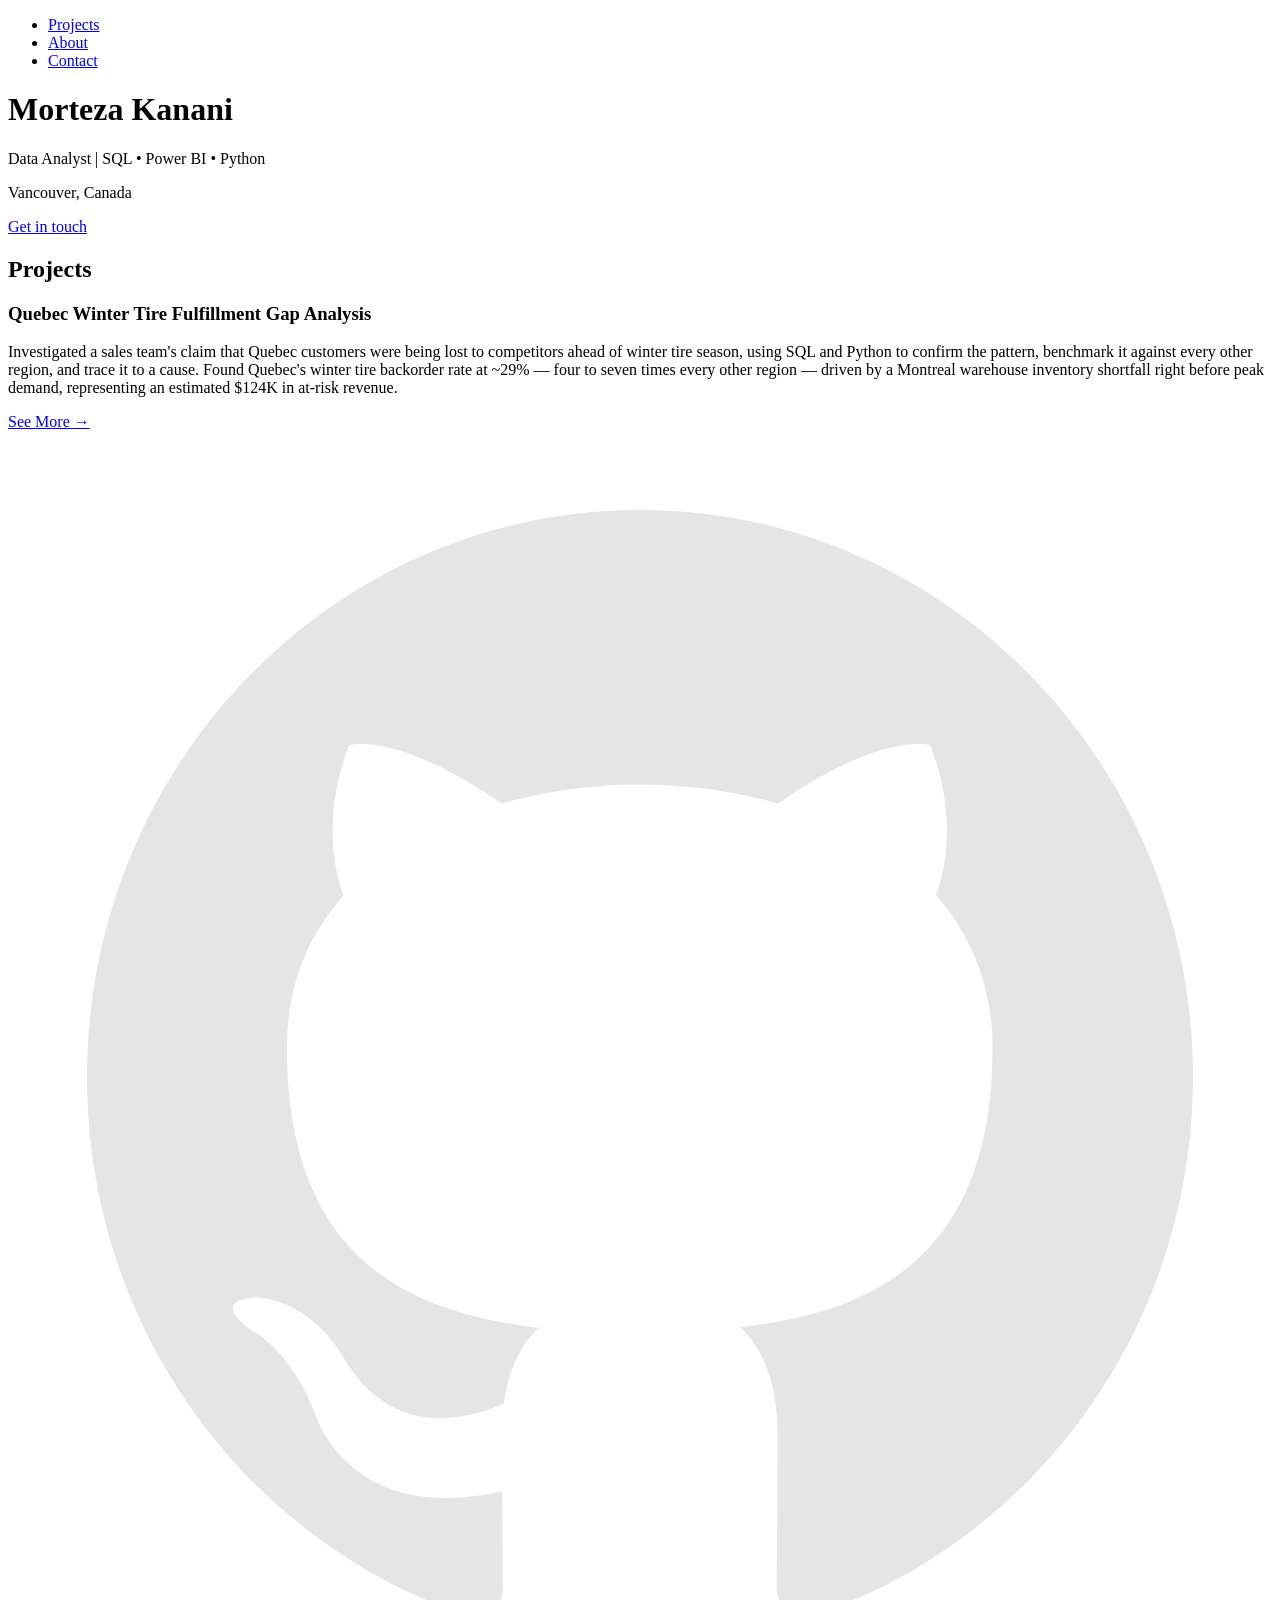
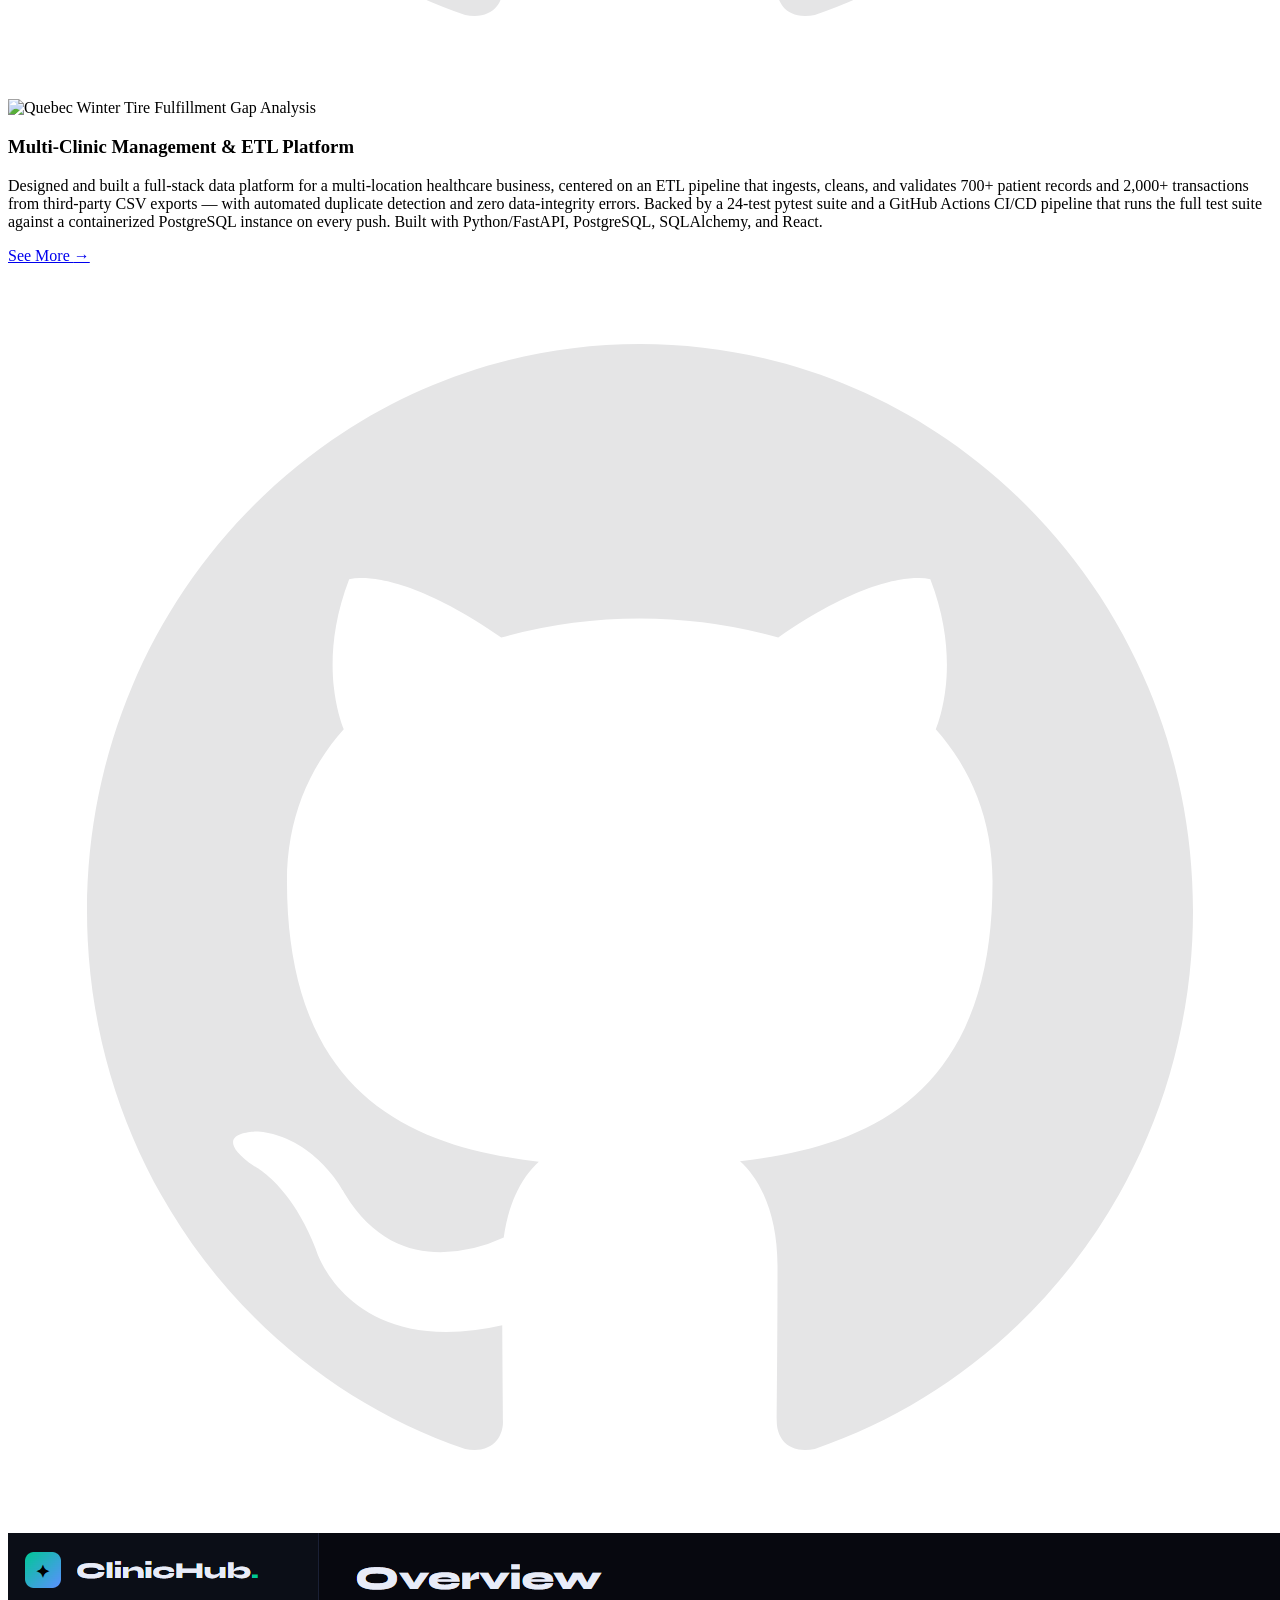
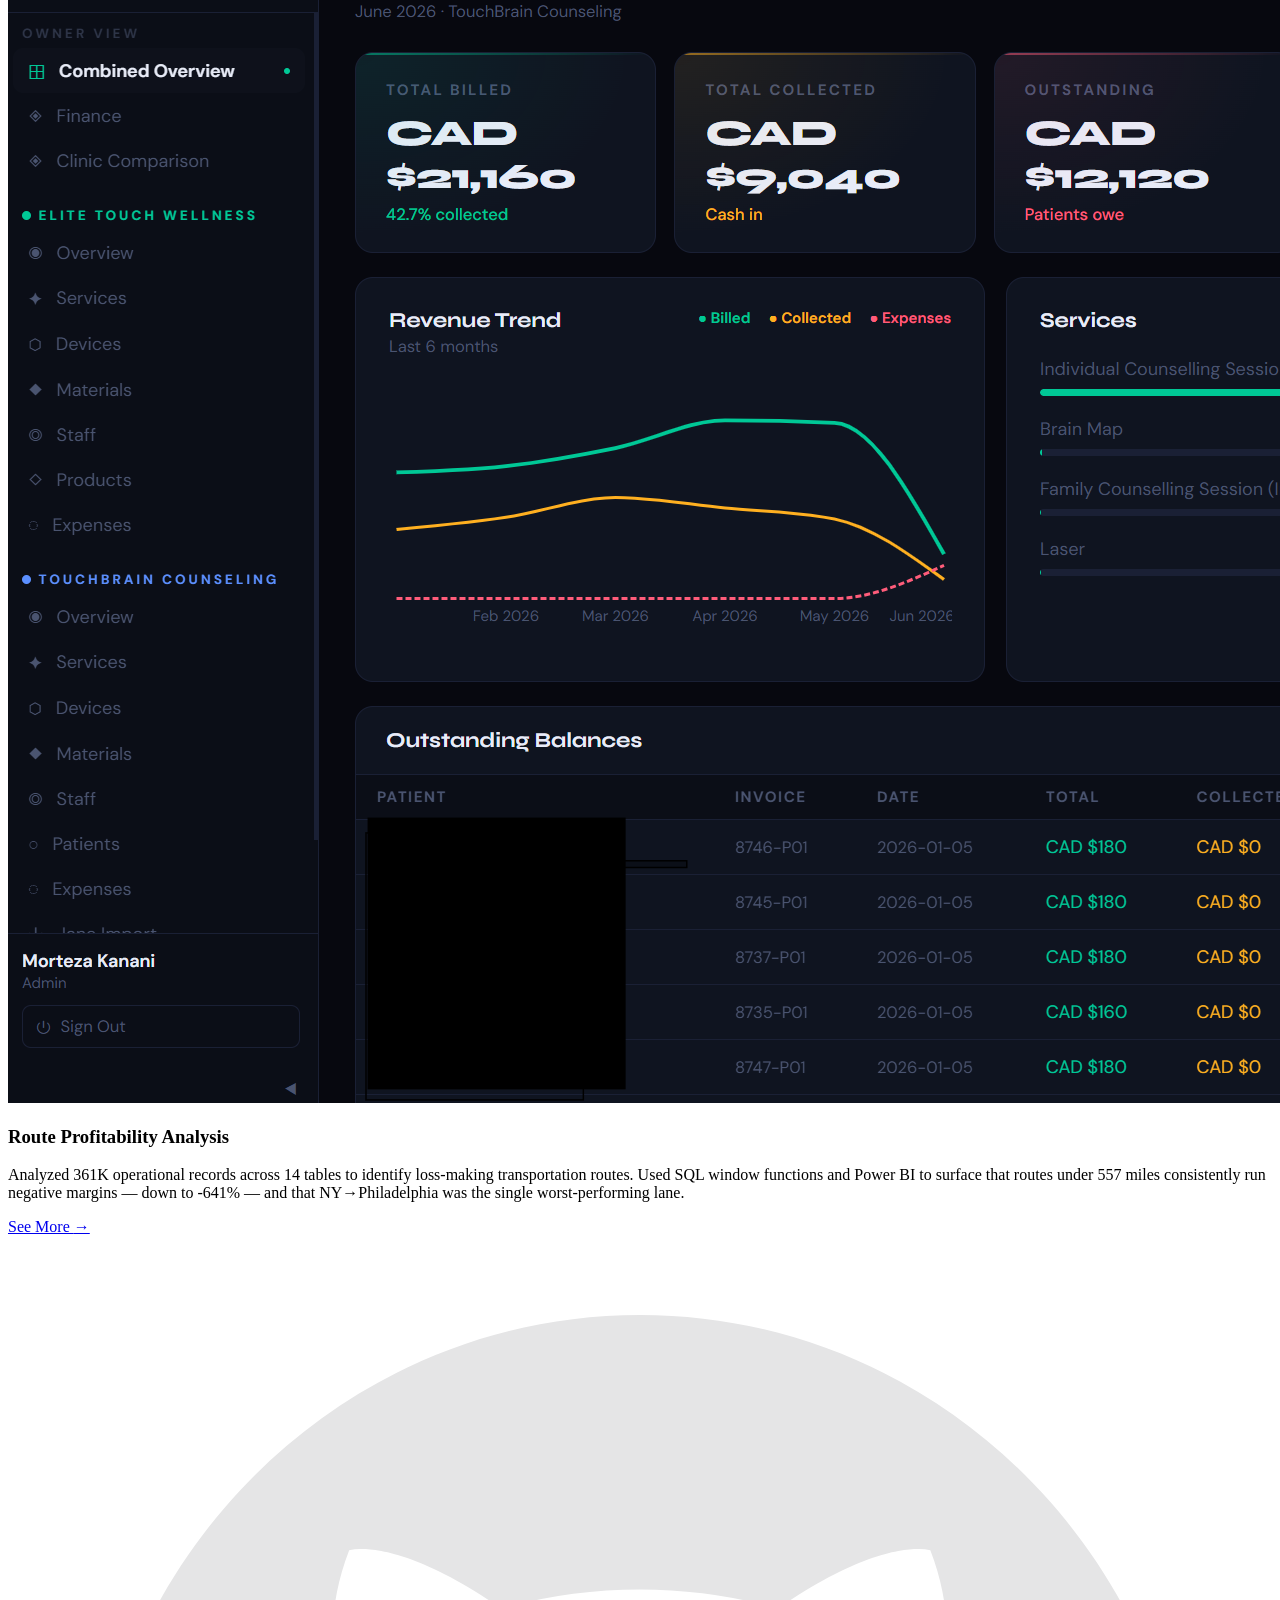
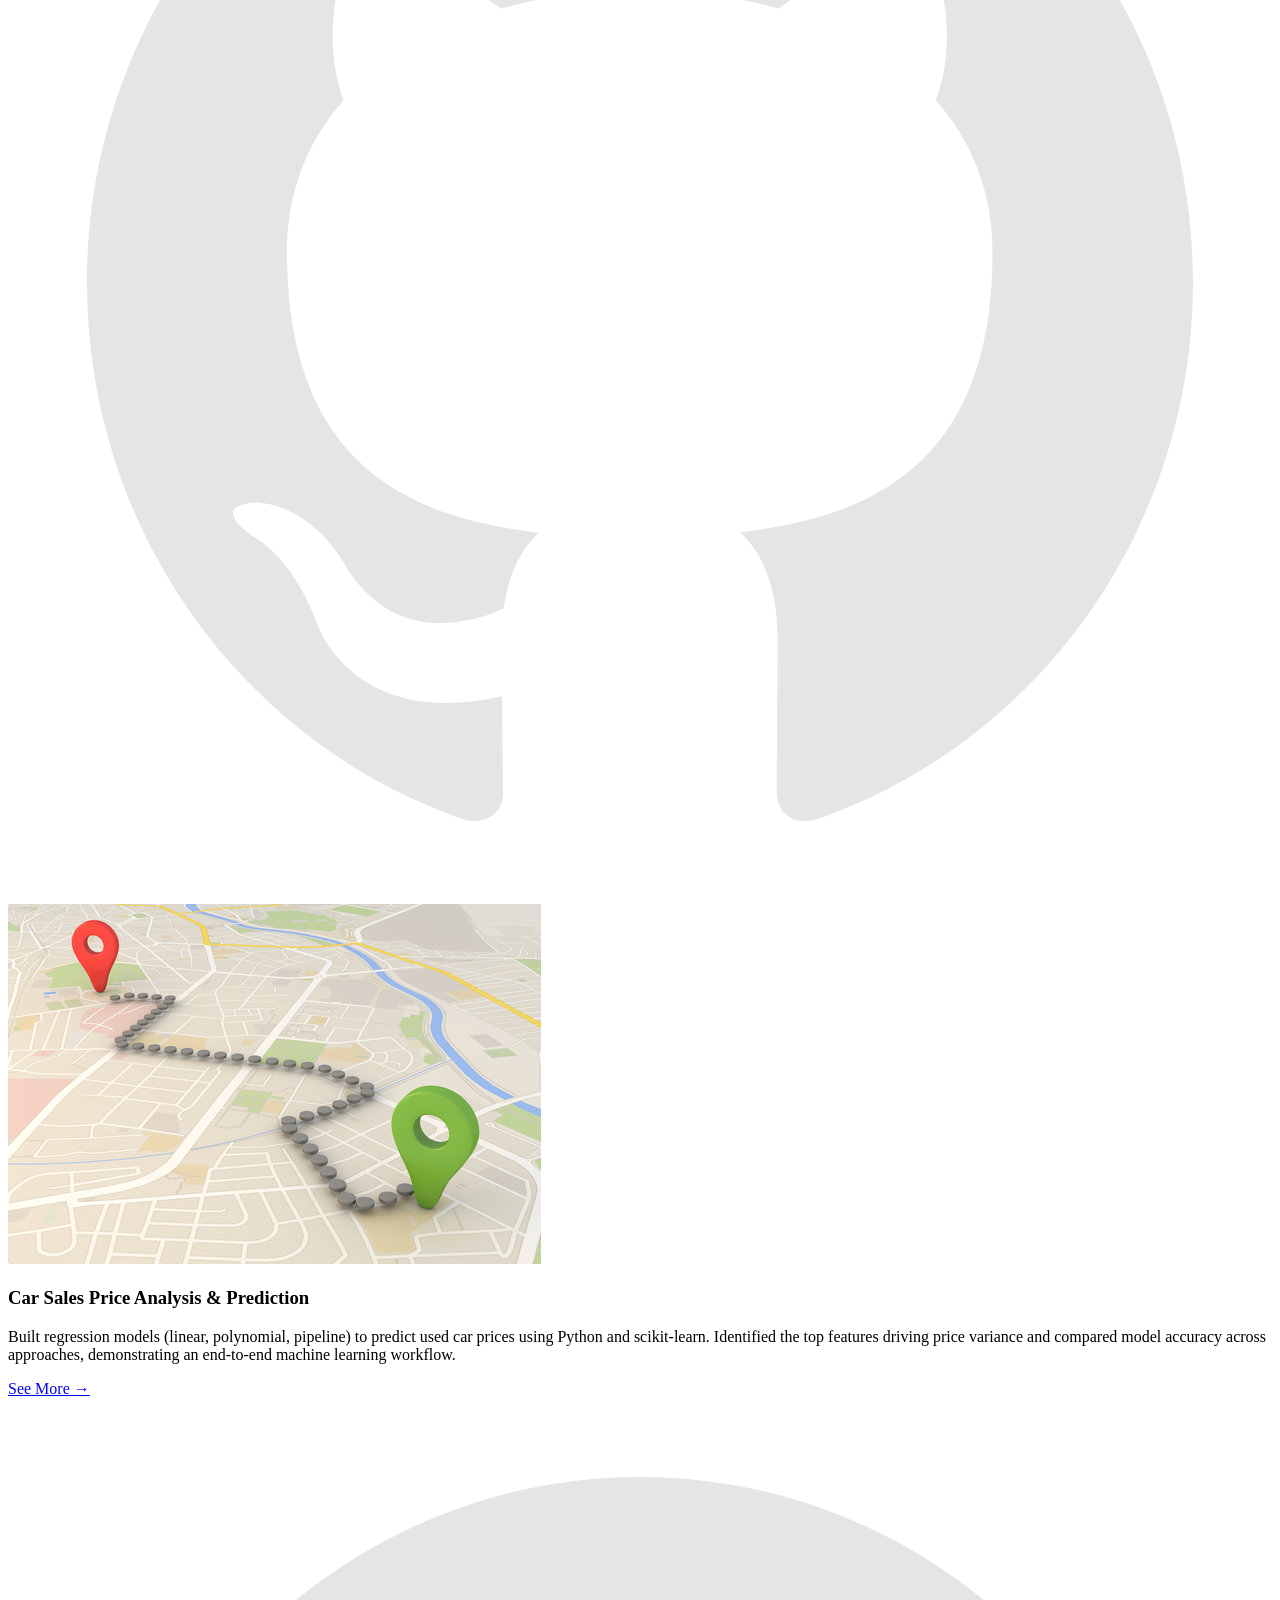
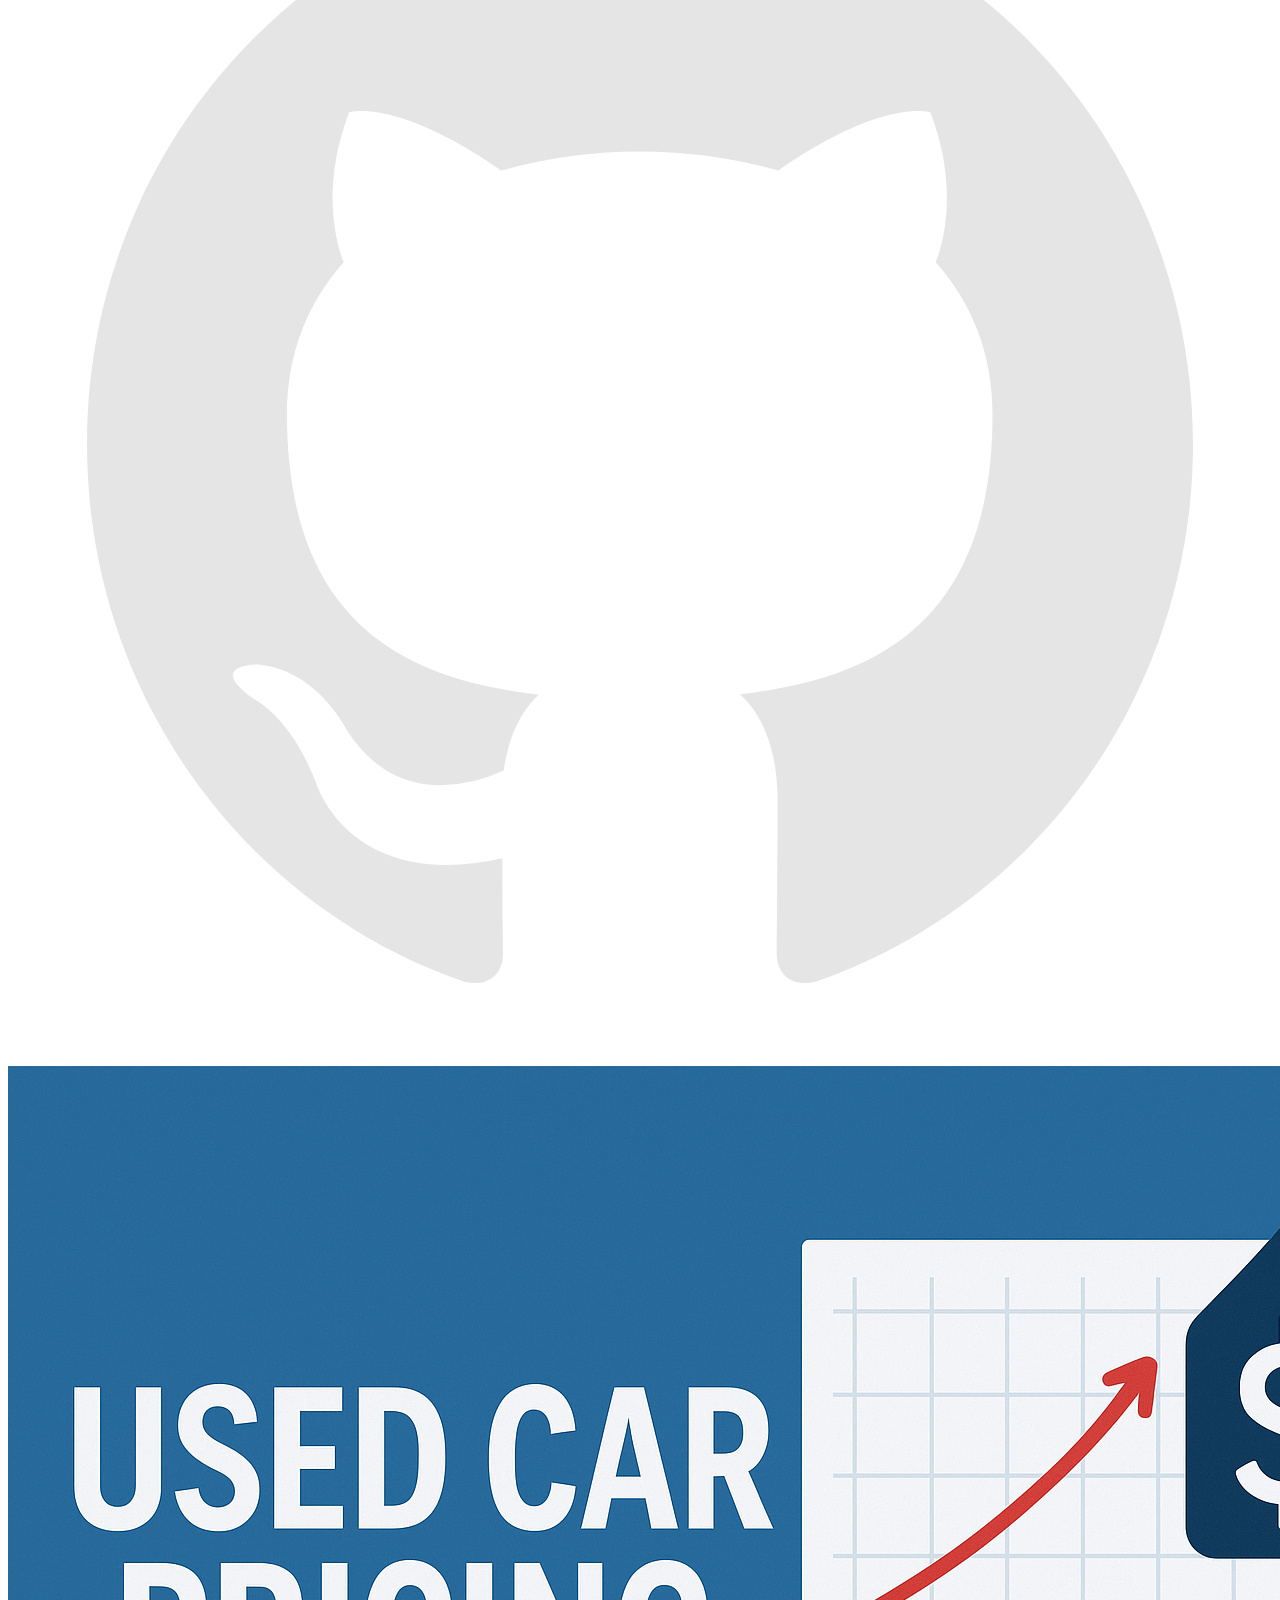
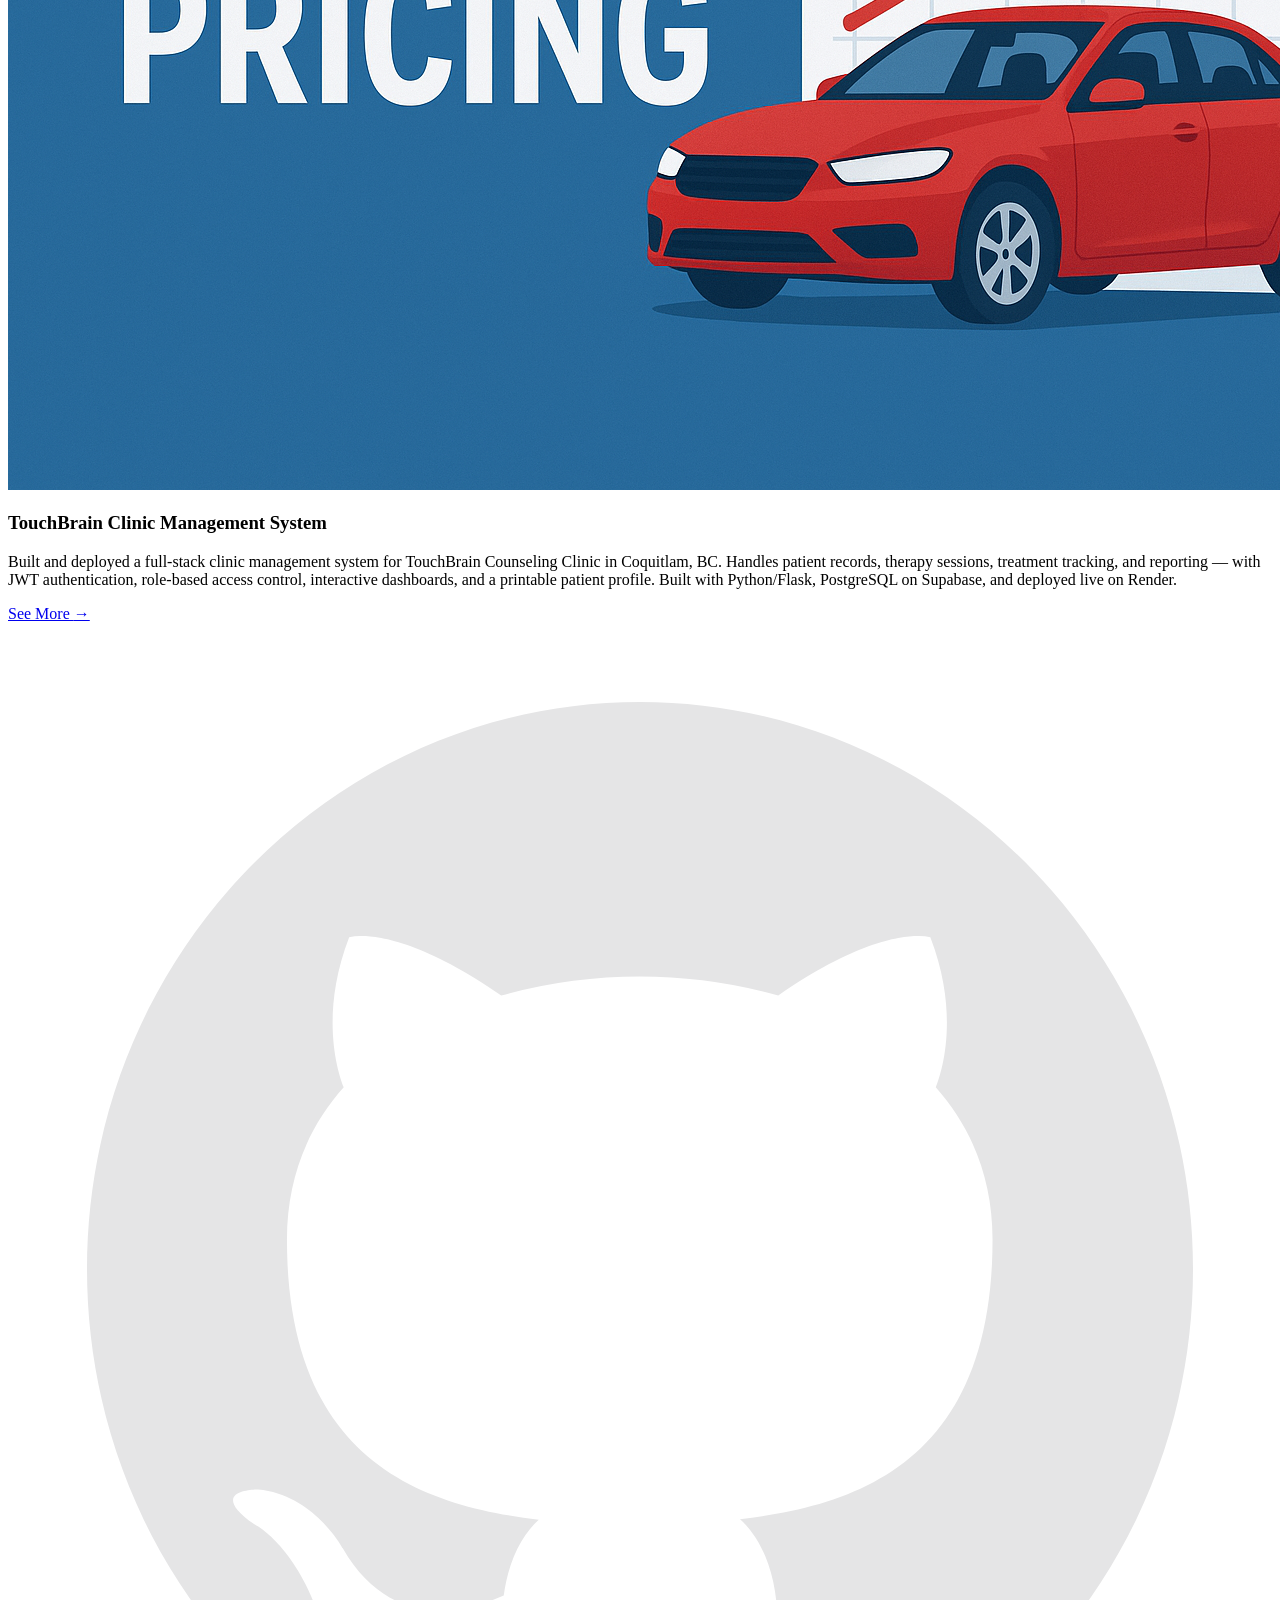
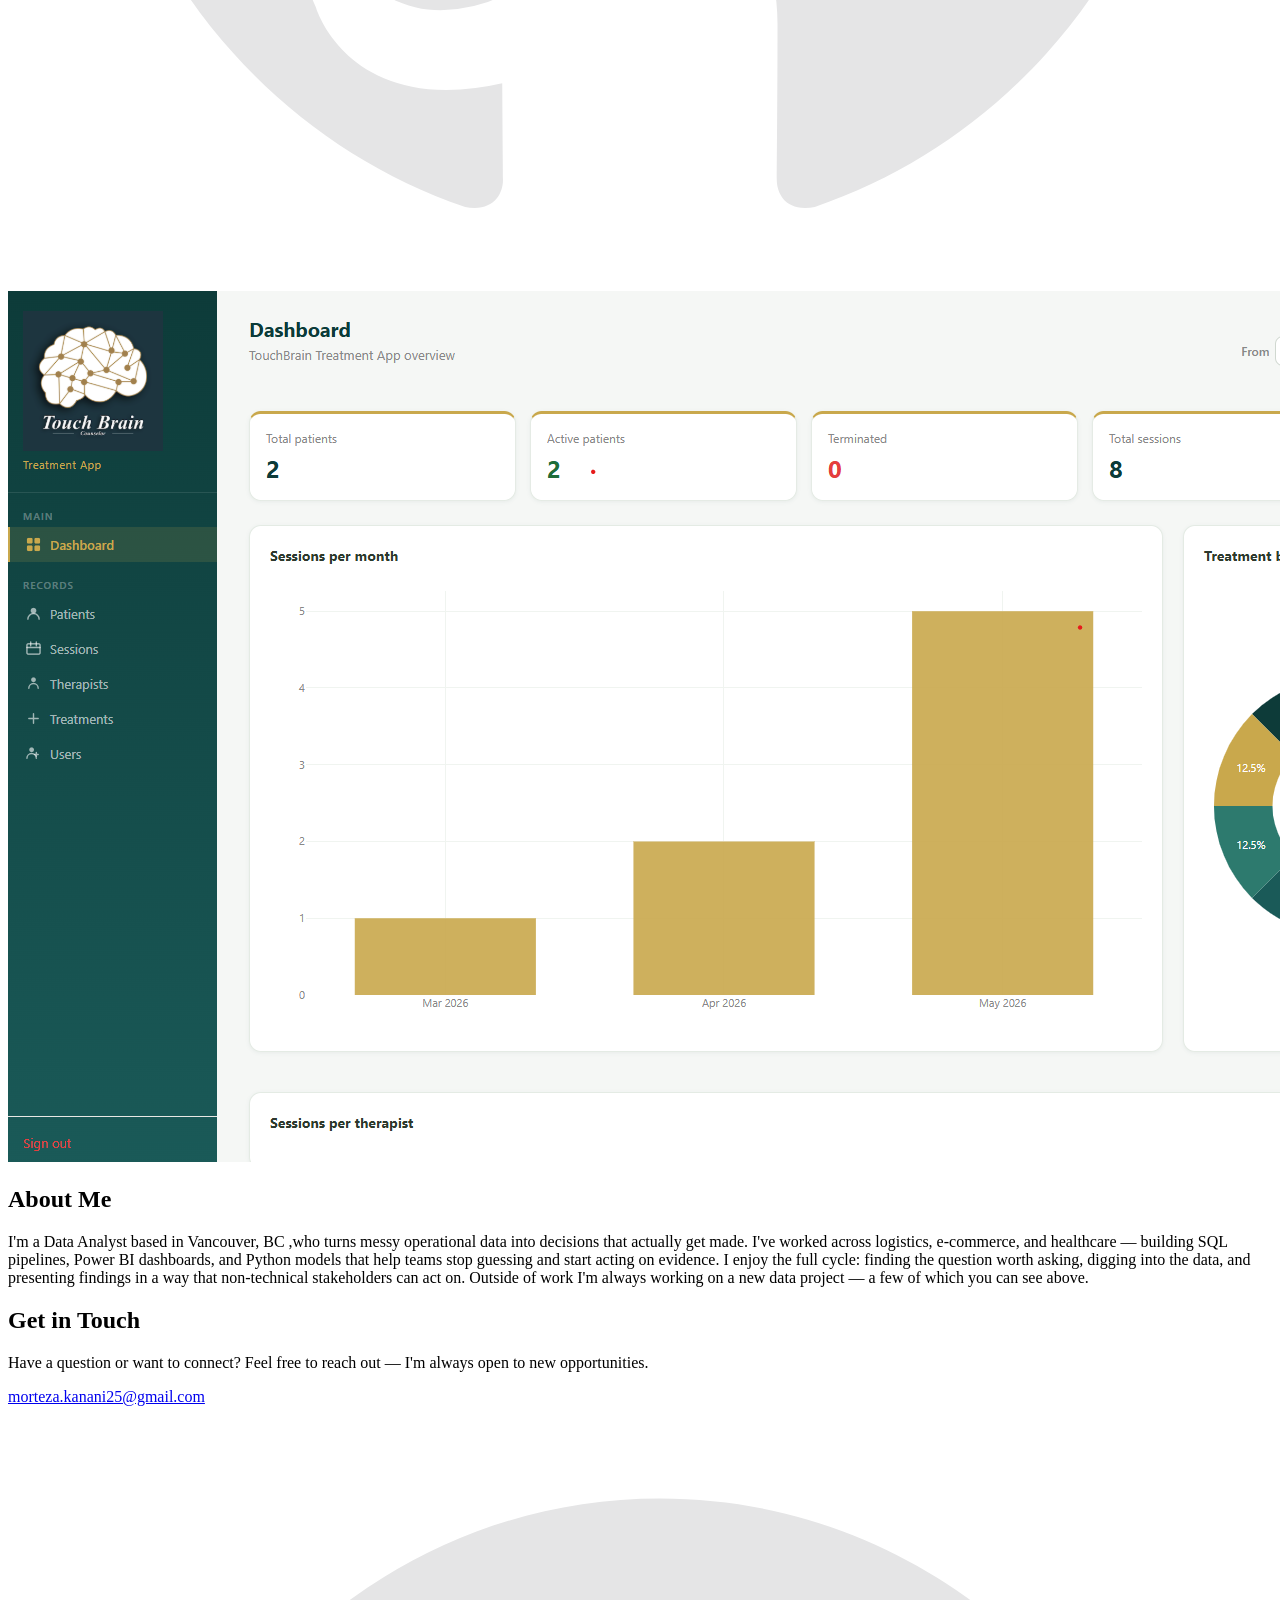
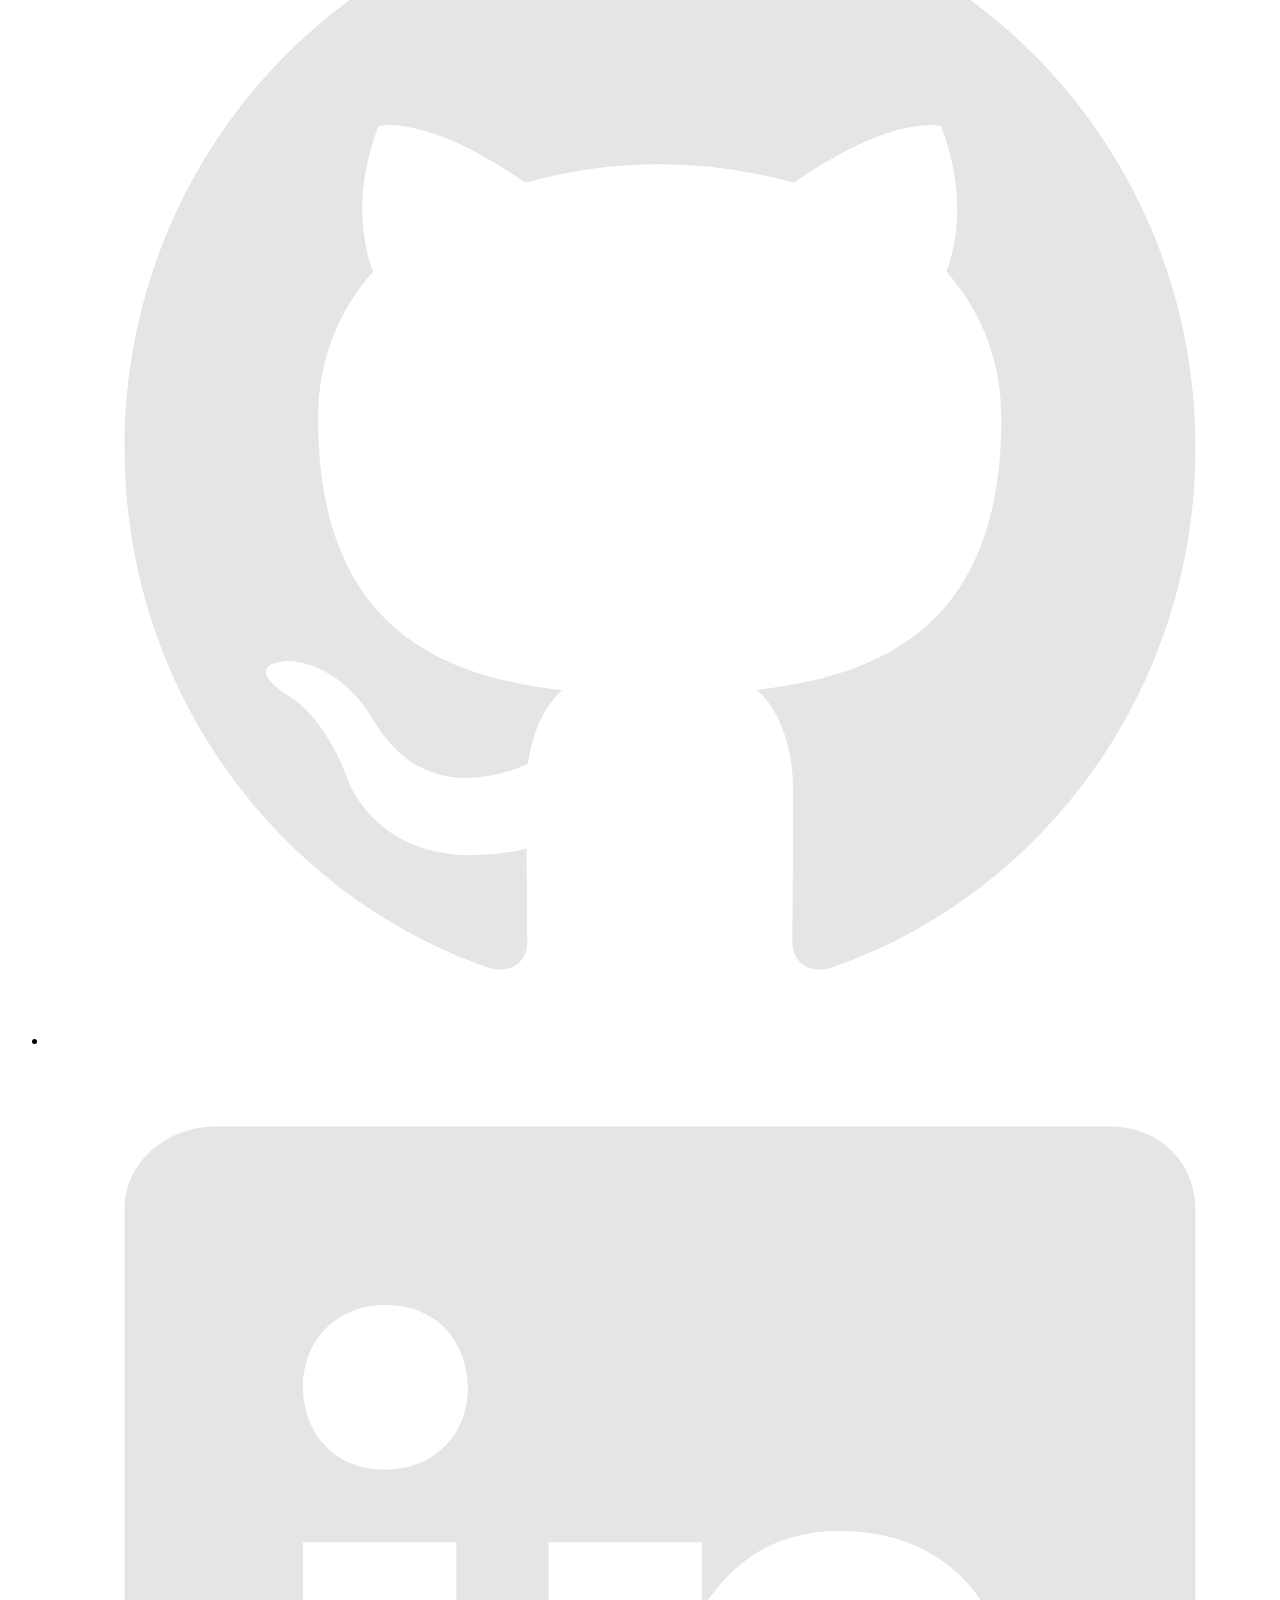
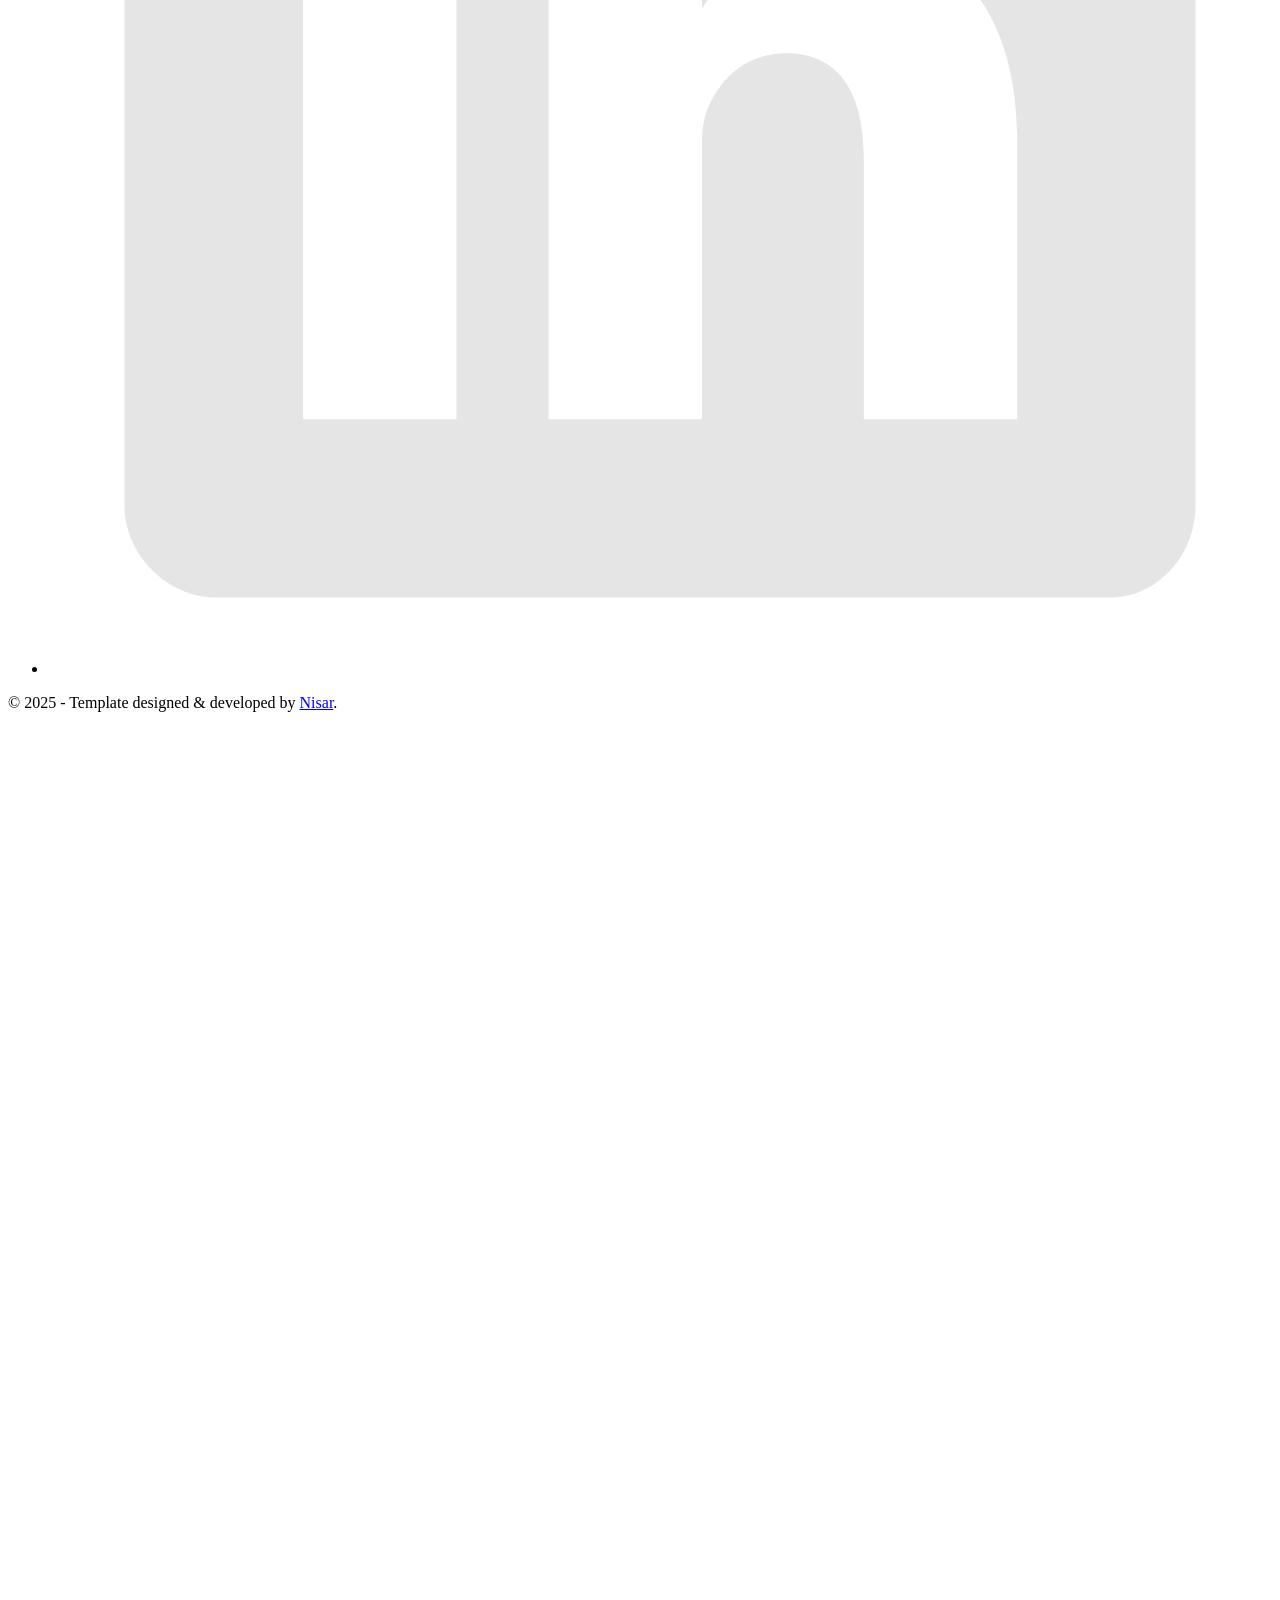
==== index.html @ 55a51983 "Update portfolio project list" ====
<!-- 
  Hello 😊.

  This template is designed and developed by Nisar Hassan Naqvi
  for anyone to use for free or customize the way they like.

  Github Repo: https://github.com/nisarhassan12/portfolio-template/
  My Website: https://nisar.dev

  For business & inquires, contact me => syednisarhassan12@gmail.com
-->

<!DOCTYPE html>
<html lang="en">

<head>
  <meta charset="UTF-8" />
  <meta name="viewport" content="width=device-width, initial-scale=1.0" />
  <link rel="shortcut icon" type="image/png" href="./images/favicon.png" />

  <title>Morteza Kanani | Data Analyst | SQL • Power BI • Python</title>

  <meta name="description" content="Data Analyst portfolio of Morteza Kanani — SQL, Power BI, Python projects in logistics, e-commerce, and machine learning.">
  <meta name="keywords" content="Morteza Kanani, Data Analyst, SQL, Power BI, Python, Vancouver, logistics analytics" />
  <link rel="stylesheet" href="index.css" />
</head>

<body>

  <!-- ***** Header ***** -->

  <header class="header" role="banner" id="top">
    <div class="row">
      <nav class="nav" role="navigation">
        <ul class="nav__items">
          <li class="nav__item"><a href="#work" class="nav__link">Projects</a></li>
          <li class="nav__item"><a href="#about" class="nav__link">About</a></li>
          <li class="nav__item"><a href="#contact" class="nav__link">Contact</a></li>
        </ul>
      </nav>
    </div>
    <div class="header__text-box row">
      <div class="header__text">
        <h1 class="heading-primary">
          <span>Morteza Kanani</span>
        </h1>
        <p>Data Analyst | SQL • Power BI • Python</p>
        <p>Vancouver, Canada</p>
        <a href="#contact" class="btn btn--pink">Get in touch</a>
      </div>
    </div>
  </header>

  <main role="main">

    <!-- ***** Projects ***** -->

    <section class="work" id="work">
      <div class="row">
        <h2>Projects</h2>
        <div class="work__boxes">

          <div class="work__box">
            <div class="work__text">
              <h3>Quebec Winter Tire Fulfillment Gap Analysis</h3>
              <p>Investigated a sales team's claim that Quebec customers were being lost to competitors ahead of winter tire season, using SQL and Python to confirm the pattern, benchmark it against every other region, and trace it to a cause. Found Quebec's winter tire backorder rate at ~29% — four to seven times every other region — driven by a Montreal warehouse inventory shortfall right before peak demand, representing an estimated $124K in at-risk revenue.</p>
              <div class="work__links">
                <a href="https://github.com/Mor-analyze/Quebec-tire-fulfillment-analysis" target="_blank" class="link__text">
                  See More <span>&rarr;</span>
                </a>
                <a href="https://github.com/Mor-analyze/Quebec-tire-fulfillment-analysis" title="View Source Code" target="_blank">
                  <img src="./images/github.svg" class="work__code" alt="GitHub">
                </a>
              </div>
            </div>
            <div class="work__image-box">
              <img src="./images/project-8.png" class="work__image" alt="Quebec Winter Tire Fulfillment Gap Analysis" />
            </div>
          </div>

          <div class="work__box">
            <div class="work__text">
              <h3>Multi-Clinic Management &amp; ETL Platform</h3>
              <p>Designed and built a full-stack data platform for a multi-location healthcare business, centered on an ETL pipeline that ingests, cleans, and validates 700+ patient records and 2,000+ transactions from third-party CSV exports — with automated duplicate detection and zero data-integrity errors. Backed by a 24-test pytest suite and a GitHub Actions CI/CD pipeline that runs the full test suite against a containerized PostgreSQL instance on every push. Built with Python/FastAPI, PostgreSQL, SQLAlchemy, and React.</p>
              <div class="work__links">
                <a href="https://github.com/Mor-analyze/Multi-Clinic-Management-Platform" target="_blank" class="link__text">
                  See More <span>&rarr;</span>
                </a>
                <a href="https://github.com/Mor-analyze/Multi-Clinic-Management-Platform" title="View Source Code" target="_blank">
                  <img src="./images/github.svg" class="work__code" alt="GitHub">
                </a>
              </div>
            </div>
            <div class="work__image-box">
              <img src="./images/project-7.png" class="work__image" alt="Multi-Clinic Management &amp; ETL Platform" />
            </div>
          </div>

          <div class="work__box">
            <div class="work__text">
              <h3>Route Profitability Analysis</h3>
              <p>Analyzed 361K operational records across 14 tables to identify loss-making transportation routes. Used SQL window functions and Power BI to surface that routes under 557 miles consistently run negative margins — down to -641% — and that NY→Philadelphia was the single worst-performing lane.</p>
              <div class="work__links">
                <a href="https://github.com/Mor-analyze/Logistics-Operations---Route-Profitability-Analysis" target="_blank" class="link__text">
                  See More <span>&rarr;</span>
                </a>
                <a href="https://github.com/Mor-analyze/Logistics-Operations---Route-Profitability-Analysis" title="View Source Code" target="_blank">
                  <img src="./images/github.svg" class="work__code" alt="GitHub">
                </a>
              </div>
            </div>
            <div class="work__image-box">
              <img src="./images/project-3.png" class="work__image" alt="Route Profitability Analysis" />
            </div>
          </div>

          <div class="work__box">
            <div class="work__text">
              <h3>Car Sales Price Analysis &amp; Prediction</h3>
              <p>Built regression models (linear, polynomial, pipeline) to predict used car prices using Python and scikit-learn. Identified the top features driving price variance and compared model accuracy across approaches, demonstrating an end-to-end machine learning workflow.</p>
              <div class="work__links">
                <a href="https://github.com/Mor-analyze/Used-Car-Pricing-Project" target="_blank" class="link__text">
                  See More <span>&rarr;</span>
                </a>
                <a href="https://github.com/Mor-analyze/Used-Car-Pricing-Project" title="View Source Code" target="_blank">
                  <img src="./images/github.svg" class="work__code" alt="GitHub">
                </a>
              </div>
            </div>
            <div class="work__image-box">
              <img src="./images/project-2.png" class="work__image" alt="Car Sales Price Analysis" />
            </div>
          </div>

          <div class="work__box">
            <div class="work__text">
              <h3>TouchBrain Clinic Management System</h3>
              <p>Built and deployed a full-stack clinic management system for TouchBrain Counseling Clinic in Coquitlam, BC. Handles patient records, therapy sessions, treatment tracking, and reporting — with JWT authentication, role-based access control, interactive dashboards, and a printable patient profile. Built with Python/Flask, PostgreSQL on Supabase, and deployed live on Render.</p>
              <div class="work__links">
                <a href="https://github.com/Mor-analyze/touchbrain-portfolio" target="_blank" class="link__text">
                  See More <span>&rarr;</span>
                </a>
                <a href="https://github.com/Mor-analyze/touchbrain-portfolio" title="View Source Code" target="_blank">
                  <img src="./images/github.svg" class="work__code" alt="GitHub">
                </a>
              </div>
            </div>
            <div class="work__image-box">
              <img src="./images/project-6.png" class="work__image" alt="TouchBrain Clinic Management System" />
            </div>
          </div>

        </div>
      </div>
    </section>

    <!-- ***** About ***** -->

    <section class="about" id="about">
      <div class="row">
        <h2>About Me</h2>
        <div class="about__content">
          <p>
            I'm a Data Analyst based in Vancouver, BC ,who turns messy operational data into decisions that actually get made. I've worked across logistics, e-commerce, and healthcare — building SQL pipelines, Power BI dashboards, and Python models that help teams stop guessing and start acting on evidence. I enjoy the full cycle: finding the question worth asking, digging into the data, and presenting findings in a way that non-technical stakeholders can act on. Outside of work I'm always working on a new data project — a few of which you can see above.
          </p>
        </div>
      </div>
    </section>

  </main>

  <!-- ***** Contact ***** -->

  <section class="contact" id="contact">
    <div class="row">
      <h2>Get in Touch</h2>
      <div class="contact__info">
        <p>Have a question or want to connect? Feel free to reach out — I'm always open to new opportunities.</p>
        <a href="mailto:morteza.kanani25@gmail.com" class="btn">morteza.kanani25@gmail.com</a>
      </div>
    </div>
  </section>

  <!-- ***** Footer ***** -->

  <footer role="contentinfo" class="footer">
    <div class="row">
      <ul class="footer__social-links">
        <li class="footer__social-link-item">
          <a href="https://github.com/Mor-analyze/" title="Link to Github Profile">
            <img src="./images/github.svg" class="footer__social-image" alt="Github">
          </a>
        </li>
        <li class="footer__social-link-item">
          <a href="https://www.linkedin.com/in/morteza-kanani-90534041/" title="Link to Linkedin Profile">
            <img src="./images/linkedin.svg" class="footer__social-image" alt="Linkedin">
          </a>
        </li>
      </ul>
      <p>
        &copy; 2025 - Template designed &amp; developed by <a href="https://nisar.dev" class="link">Nisar</a>.
      </p>
      <div class="footer__github-buttons">
        <iframe
          src="https://ghbtns.com/github-btn.html?user=nisarhassan12&repo=portfolio-template&type=watch&count=true"
          frameborder="0" scrolling="0" width="170" height="20" title="Watch Portfolio Template on GitHub">
        </iframe>
      </div>
    </div>
  </footer>

  <a href="#top" class="back-to-top" title="Back to Top">
    <img src="./images/arrow-up.svg" alt="Back to Top" class="back-to-top__image" />
  </a>
  <script src="./index.js"></script>
</body>

</html>
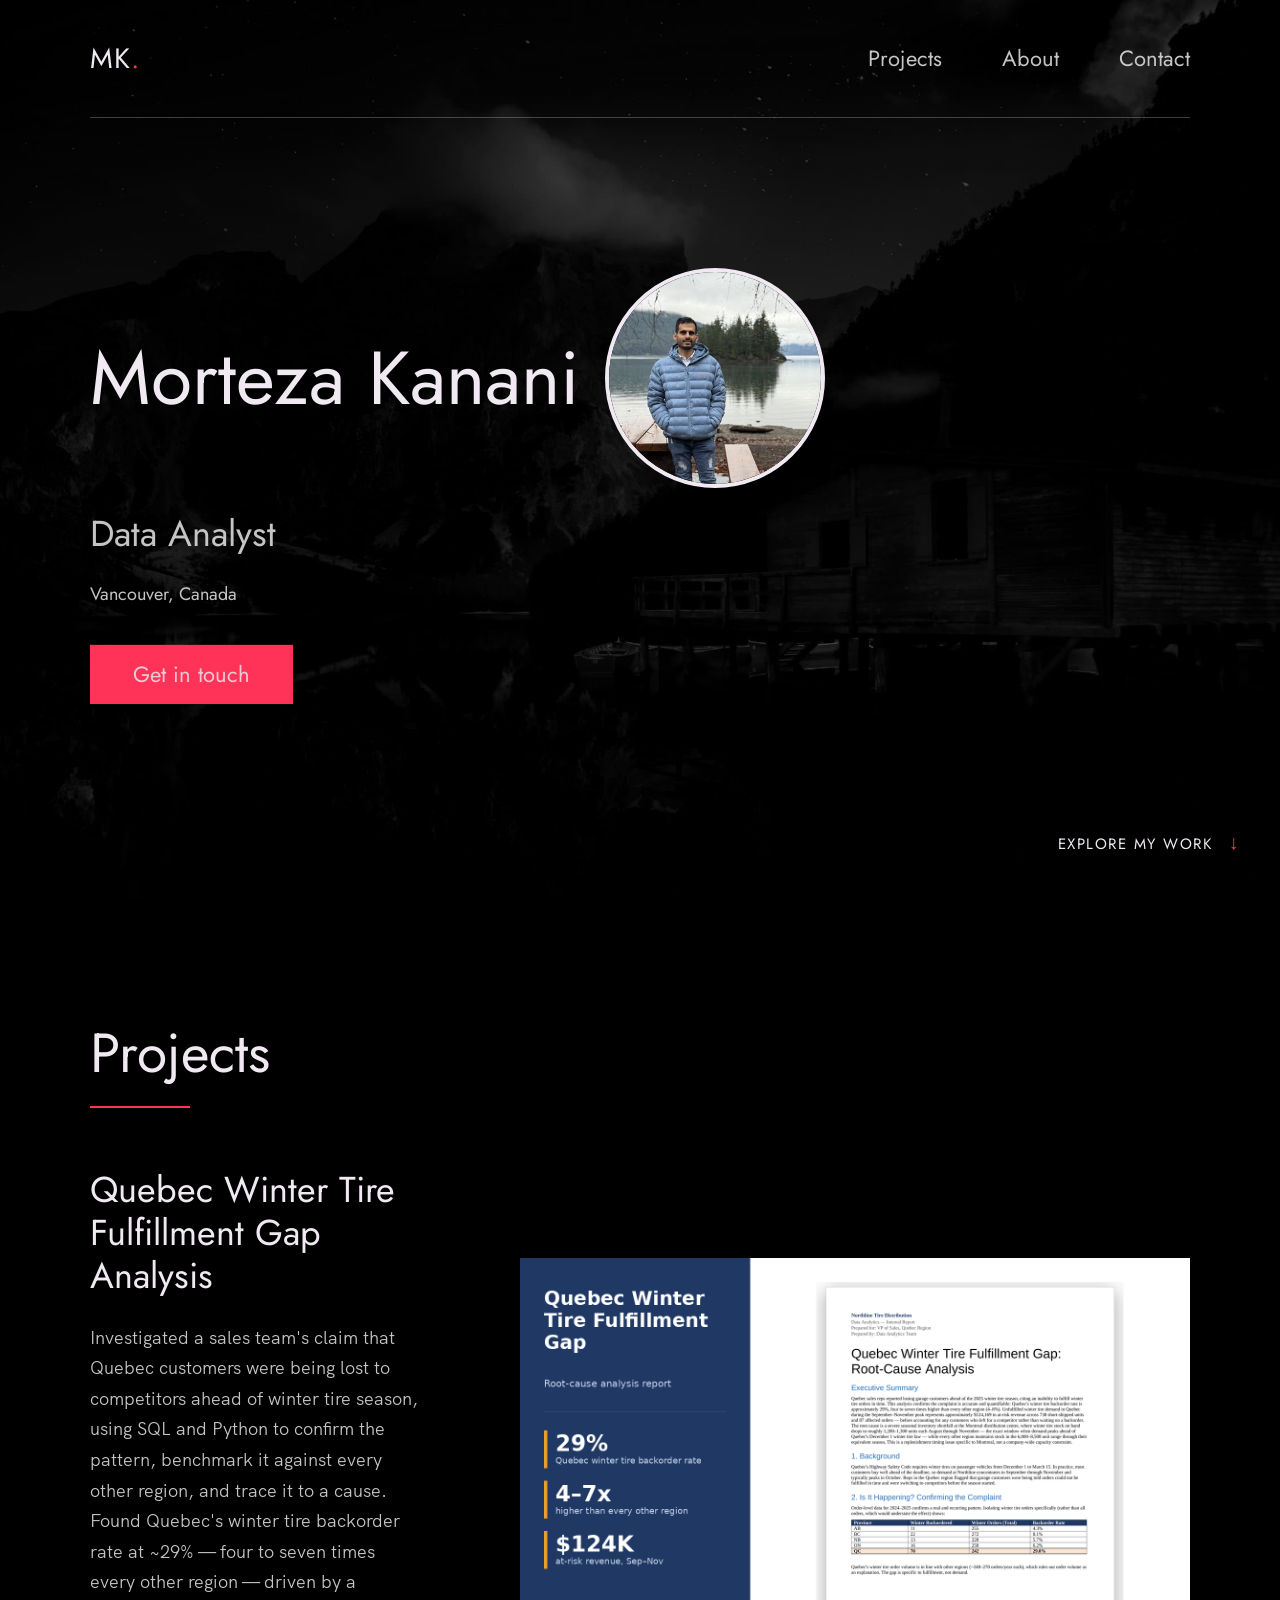
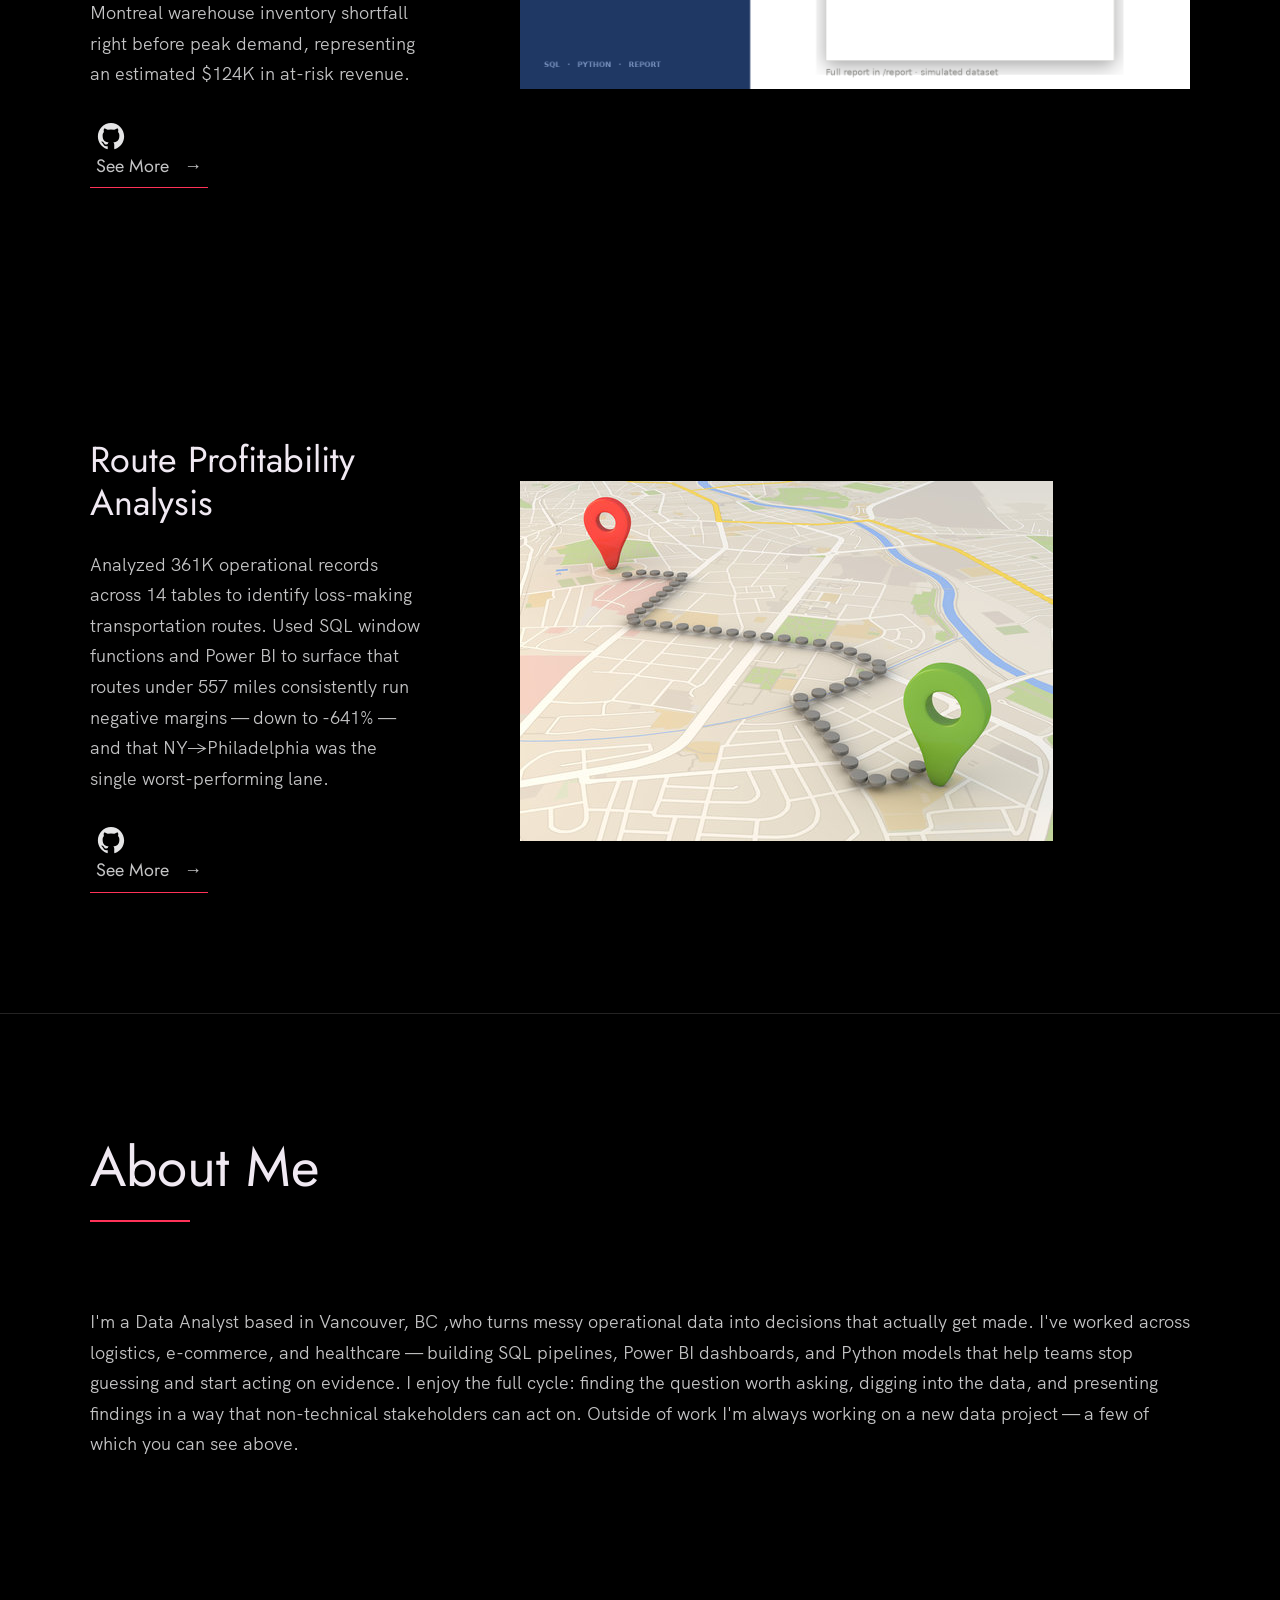
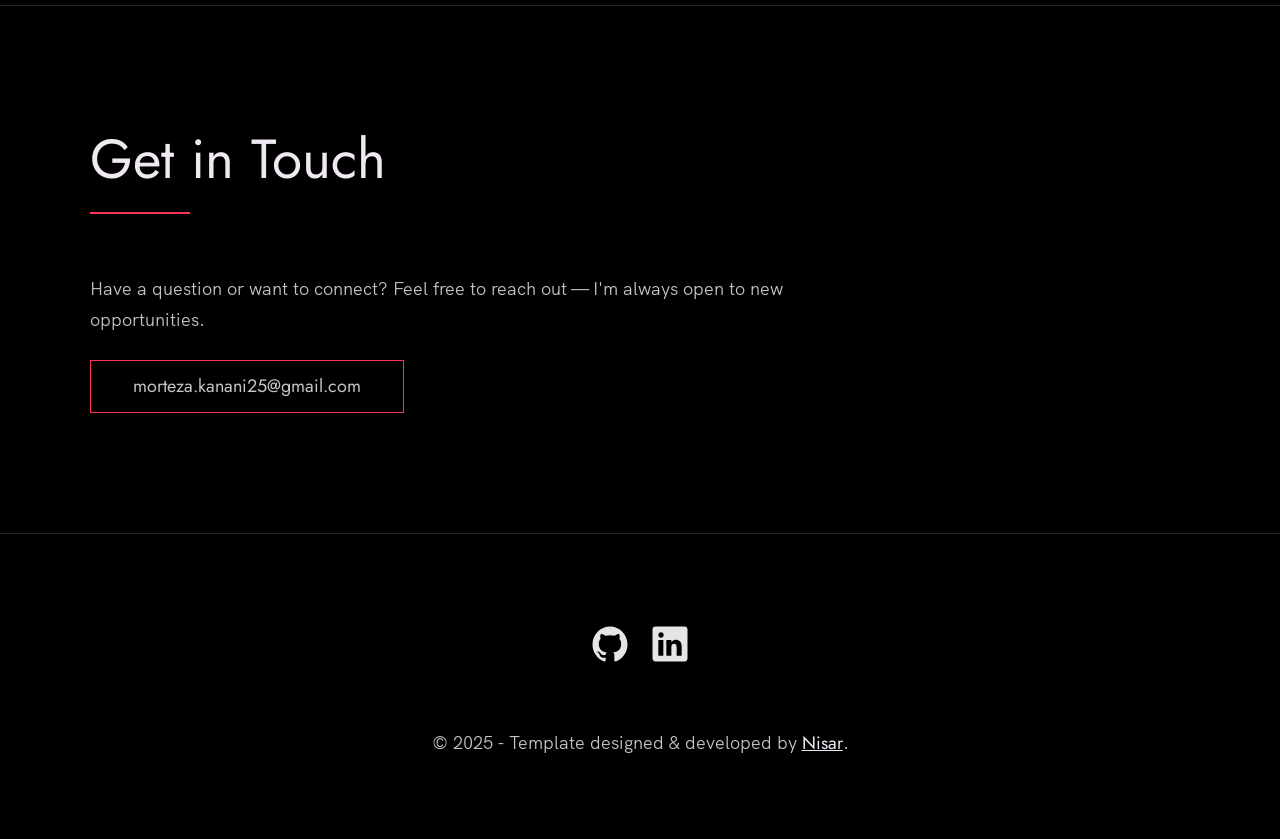
==== commit 1fd92b02: "Redesign portfolio hero and project links" ====
--- a/index.html
+++ b/index.html
@@ -18,7 +18,7 @@
   <meta name="viewport" content="width=device-width, initial-scale=1.0" />
   <link rel="shortcut icon" type="image/png" href="./images/favicon.png" />
 
-  <title>Morteza Kanani | Data Analyst | SQL • Power BI • Python</title>
+  <title>Morteza Kanani | Data Analyst </title>
 
   <meta name="description" content="Data Analyst portfolio of Morteza Kanani — SQL, Power BI, Python projects in logistics, e-commerce, and machine learning.">
   <meta name="keywords" content="Morteza Kanani, Data Analyst, SQL, Power BI, Python, Vancouver, logistics analytics" />
@@ -32,6 +32,7 @@
   <header class="header" role="banner" id="top">
     <div class="row">
       <nav class="nav" role="navigation">
+        <a href="#top" class="nav__brand">MK<span>.</span></a>
         <ul class="nav__items">
           <li class="nav__item"><a href="#work" class="nav__link">Projects</a></li>
           <li class="nav__item"><a href="#about" class="nav__link">About</a></li>
@@ -43,12 +44,16 @@
       <div class="header__text">
         <h1 class="heading-primary">
           <span>Morteza Kanani</span>
+          <span class="profile-photo" aria-hidden="true">
+            <img src="./images/Morteza.jpg" alt="Morteza Kanani">
+          </span>
         </h1>
-        <p>Data Analyst | SQL • Power BI • Python</p>
-        <p>Vancouver, Canada</p>
+        <p class="header__role">Data Analyst</p>
+        <p class="header__location">Vancouver, Canada</p>
         <a href="#contact" class="btn btn--pink">Get in touch</a>
       </div>
     </div>
+    <a href="#work" class="header__scroll">Explore my work <span>&darr;</span></a>
   </header>
 
   <main role="main">
@@ -66,10 +71,8 @@
               <p>Investigated a sales team's claim that Quebec customers were being lost to competitors ahead of winter tire season, using SQL and Python to confirm the pattern, benchmark it against every other region, and trace it to a cause. Found Quebec's winter tire backorder rate at ~29% — four to seven times every other region — driven by a Montreal warehouse inventory shortfall right before peak demand, representing an estimated $124K in at-risk revenue.</p>
               <div class="work__links">
                 <a href="https://github.com/Mor-analyze/Quebec-tire-fulfillment-analysis" target="_blank" class="link__text">
-                  See More <span>&rarr;</span>
-                </a>
-                <a href="https://github.com/Mor-analyze/Quebec-tire-fulfillment-analysis" title="View Source Code" target="_blank">
-                  <img src="./images/github.svg" class="work__code" alt="GitHub">
+                  <img src="./images/github.svg" class="work__code" alt="GitHub">
+                  See More <span>&rarr;</span>
                 </a>
               </div>
             </div>
@@ -78,16 +81,15 @@
             </div>
           </div>
 
+          <!-- Temporarily deactivated project: kept at the bottom for later reactivation.
           <div class="work__box">
             <div class="work__text">
               <h3>Multi-Clinic Management &amp; ETL Platform</h3>
               <p>Designed and built a full-stack data platform for a multi-location healthcare business, centered on an ETL pipeline that ingests, cleans, and validates 700+ patient records and 2,000+ transactions from third-party CSV exports — with automated duplicate detection and zero data-integrity errors. Backed by a 24-test pytest suite and a GitHub Actions CI/CD pipeline that runs the full test suite against a containerized PostgreSQL instance on every push. Built with Python/FastAPI, PostgreSQL, SQLAlchemy, and React.</p>
               <div class="work__links">
                 <a href="https://github.com/Mor-analyze/Multi-Clinic-Management-Platform" target="_blank" class="link__text">
-                  See More <span>&rarr;</span>
-                </a>
-                <a href="https://github.com/Mor-analyze/Multi-Clinic-Management-Platform" title="View Source Code" target="_blank">
-                  <img src="./images/github.svg" class="work__code" alt="GitHub">
+                  <img src="./images/github.svg" class="work__code" alt="GitHub">
+                  See More <span>&rarr;</span>
                 </a>
               </div>
             </div>
@@ -95,6 +97,7 @@
               <img src="./images/project-7.png" class="work__image" alt="Multi-Clinic Management &amp; ETL Platform" />
             </div>
           </div>
+          -->
 
           <div class="work__box">
             <div class="work__text">
@@ -102,10 +105,8 @@
               <p>Analyzed 361K operational records across 14 tables to identify loss-making transportation routes. Used SQL window functions and Power BI to surface that routes under 557 miles consistently run negative margins — down to -641% — and that NY→Philadelphia was the single worst-performing lane.</p>
               <div class="work__links">
                 <a href="https://github.com/Mor-analyze/Logistics-Operations---Route-Profitability-Analysis" target="_blank" class="link__text">
-                  See More <span>&rarr;</span>
-                </a>
-                <a href="https://github.com/Mor-analyze/Logistics-Operations---Route-Profitability-Analysis" title="View Source Code" target="_blank">
-                  <img src="./images/github.svg" class="work__code" alt="GitHub">
+                  <img src="./images/github.svg" class="work__code" alt="GitHub">
+                  See More <span>&rarr;</span>
                 </a>
               </div>
             </div>
@@ -114,16 +115,15 @@
             </div>
           </div>
 
+          <!-- Temporarily deactivated project: kept at the bottom for later reactivation.
           <div class="work__box">
             <div class="work__text">
               <h3>Car Sales Price Analysis &amp; Prediction</h3>
               <p>Built regression models (linear, polynomial, pipeline) to predict used car prices using Python and scikit-learn. Identified the top features driving price variance and compared model accuracy across approaches, demonstrating an end-to-end machine learning workflow.</p>
               <div class="work__links">
                 <a href="https://github.com/Mor-analyze/Used-Car-Pricing-Project" target="_blank" class="link__text">
-                  See More <span>&rarr;</span>
-                </a>
-                <a href="https://github.com/Mor-analyze/Used-Car-Pricing-Project" title="View Source Code" target="_blank">
-                  <img src="./images/github.svg" class="work__code" alt="GitHub">
+                  <img src="./images/github.svg" class="work__code" alt="GitHub">
+                  See More <span>&rarr;</span>
                 </a>
               </div>
             </div>
@@ -131,17 +131,17 @@
               <img src="./images/project-2.png" class="work__image" alt="Car Sales Price Analysis" />
             </div>
           </div>
-
+          -->
+
+          <!-- Temporarily deactivated project: kept at the bottom for later reactivation.
           <div class="work__box">
             <div class="work__text">
               <h3>TouchBrain Clinic Management System</h3>
               <p>Built and deployed a full-stack clinic management system for TouchBrain Counseling Clinic in Coquitlam, BC. Handles patient records, therapy sessions, treatment tracking, and reporting — with JWT authentication, role-based access control, interactive dashboards, and a printable patient profile. Built with Python/Flask, PostgreSQL on Supabase, and deployed live on Render.</p>
               <div class="work__links">
                 <a href="https://github.com/Mor-analyze/touchbrain-portfolio" target="_blank" class="link__text">
-                  See More <span>&rarr;</span>
-                </a>
-                <a href="https://github.com/Mor-analyze/touchbrain-portfolio" title="View Source Code" target="_blank">
-                  <img src="./images/github.svg" class="work__code" alt="GitHub">
+                  <img src="./images/github.svg" class="work__code" alt="GitHub">
+                  See More <span>&rarr;</span>
                 </a>
               </div>
             </div>
@@ -149,6 +149,7 @@
               <img src="./images/project-6.png" class="work__image" alt="TouchBrain Clinic Management System" />
             </div>
           </div>
+          -->
 
         </div>
       </div>
--- a/index.css
+++ b/index.css
@@ -0,0 +1,736 @@
+/* --------------------------------------- */
+/* ----- Basic Setup ----- */
+/* --------------------------------------- */
+
+@font-face {
+    font-family: 'Hk Grotesk';
+    font-style: normal;
+    font-weight: 400;
+    src: url('./fonts/HKGrotesk-Regular.woff') format('woff');
+}
+
+@font-face {
+    font-family: 'Jost';
+    font-style: normal;
+    font-weight: 400;
+    src: url('./fonts/Jost-Regular.ttf') format('woff');
+}
+
+* {
+    margin: 0;
+    padding: 0;
+    box-sizing: inherit;
+}
+
+:root {
+    --font-size-small: 1.8rem;
+    --font-size-normal: 2.2rem;
+    --font-size-medium: 2.8rem;
+    --font-size-medium-1: 3.6rem;
+    --font-size-large: 5.5rem;
+    --font-size-huge: 7.5rem;
+    --font-stack: 'Hk Grotesk', sans-serif;
+
+    --line-height-normal: 1.7;
+    --line-height-small: 1.2;
+
+    --black: #000;
+    --pink: #ff3258;
+    --white: #f0e9f2;
+    --white-1: #e5e5e6da;
+
+
+    --container-max-width: 1180px;
+    --container-normal-width: 800px;
+    --container-medium-width: 700px; 
+    --container-small-width: 500px;
+
+    --gutter-huge: 12rem;
+    --gutter-medium: 6rem;
+    --gutter-normal: 3rem;
+    --gutter-small-1: 2.5rem;
+    --gutter-small: 2rem;
+
+    --border-light: 1px solid rgb(36, 35, 35);
+}
+
+html {
+    font-size: 62.5%; /* (16/10)*100 = 62.5% => 1rem = 10px */
+    box-sizing: border-box;
+    scroll-behavior: smooth;
+}
+
+@media(max-width: 1000px) {
+    html {
+        font-size: 52%;
+    }
+}
+
+body {
+    font-size: var(--font-size-small);
+    font-family: var(--font-stack);
+    font-weight: 400;
+    color: var(--white-1);
+    line-height: var(--line-height-normal);
+    background: var(--black);
+    overflow-x: hidden;
+}
+
+.row {
+    max-width: var(--container-max-width);
+    margin: 0 auto;
+}
+
+@media(max-width: 1340px) {
+    .row {
+        max-width: 1100px;
+    }
+}
+
+@media(max-width: 1240px) {
+    .row {
+        padding: 0 var(--gutter-medium);
+    }
+}
+
+@media(max-width: 600px) {
+    .row {
+        padding: 0 var(--gutter-normal);
+    }
+}
+
+@media(max-width: 600px) {
+    .row {
+        padding: 0 var(--gutter-small);
+    }
+}
+
+section {
+    padding: var(--gutter-huge) 0;
+    border-bottom: var(--border-light);
+}
+
+img {
+    object-fit: contain;
+    max-width: 100%;
+}
+
+/* --------------------------------------- */
+/* ----- Headlines and Paragraphs ----- */
+/* --------------------------------------- */
+
+h1,
+h2,
+h3 {
+    font-family: 'Jost', sans-serif;
+    font-weight: 400;
+    line-height: var(--line-height-small);
+    color: var(--white);
+}
+
+.heading-primary {
+    display: flex;
+    align-items: center;
+    gap: 2.5rem;
+    line-height: 1;
+    font-size: var(--font-size-huge);
+    font-weight: 400;
+}
+
+.profile-photo {
+    width: 22rem;
+    height: 22rem;
+    flex: 0 0 22rem;
+    border: 4px solid var(--white);
+    border-radius: 50%;
+    overflow: hidden;
+}
+
+.profile-photo img {
+    width: 125%;
+    height: 125%;
+    max-width: none;
+    object-fit: cover;
+    transform: translate(-10%, -10%);
+}
+
+@media(max-width: 900px) {
+    .heading-primary {
+        font-size: 6.5rem;
+    }
+}
+
+h2 {
+    font-size: var(--font-size-large);
+    margin-bottom: var(--gutter-medium);
+}
+
+h2::after {
+    content: '';
+    display: block;
+    height: 2px;
+    width: 10rem;
+    background: var(--pink);
+    margin: var(--gutter-small) 0;
+}
+
+h3 {
+    font-size: var(--font-size-medium-1);
+    margin-bottom: var(--gutter-small);
+}
+
+@media(max-width: 500px) {
+    .heading-primary {
+        justify-content: center;
+        font-size: var(--font-size-large);
+    }
+
+    .profile-photo {
+        width: 13rem;
+        height: 13rem;
+        flex-basis: 13rem;
+    }
+
+    h2 {
+        font-size: var(--font-size-medium-1);
+    }
+
+    h3 {
+        font-size: var(--font-size-medium);
+    }
+}
+
+p {
+    margin: var(--gutter-small-1) 0;
+}
+
+@media(max-width: 900px) {
+    p { 
+        max-width: var(--container-small-width);
+    }
+}
+
+/* --------------------------------------- */
+/* ----- Buttons and Links ----- */
+/* --------------------------------------- */
+
+a {
+    color: var(--white);
+    font-weight: 400;
+    font-family: 'Jost', sans-serif;
+    transition: all .2s;
+    outline: 2px solid transparent;
+}
+
+::-moz-focus-inner {
+    border: 0;
+}
+
+button:focus,
+a:focus {
+    outline: 2px solid var(--pink);
+}
+
+body:not(.user-is-tabbing) button:focus,
+body:not(.user-is-tabbing) a:focus {
+    outline: none;
+}
+
+.link:hover {
+    color: var(--pink);
+}
+
+.btn {
+    position: relative;
+    display: inline-block;
+    padding: 1rem 4.2rem;
+    text-decoration: none;
+    color: inherit;
+    border: 1px solid  var(--pink);
+    font-weight: 400;
+}
+
+.btn:focus {
+    outline: none;
+}
+
+.btn::after {
+    content: '';
+    display: block;
+    position: absolute;
+    top: 0;
+    left: 0;
+    right: 100%;
+    background: var(--white);
+    height: 100%;
+    z-index: -1;
+    transition: all 0.2s cubic-bezier(1, 0.68, 0.16, 0.9);
+}
+
+.btn:hover::after,
+.btn:focus::after {
+    right: 0;
+    background: var(--pink);
+}
+
+.btn--pink {
+    background: var(--pink);
+    transition: all 0.2s;
+}
+
+.btn--pink::after {
+    display: none;
+}
+
+.btn--pink:hover,
+.btn--pink:focus {
+    background: transparent;
+}
+
+.link__text {
+    position: relative;
+    display: inline-block;
+    padding: .6rem;
+    color: inherit;
+    text-decoration: none;
+    border-bottom: 1px solid var(--pink);
+}
+
+.link__text::after {
+    content: '';
+    display: block;
+    position: absolute;
+    top: 0;
+    left: 0;
+    right: 100%;
+    background: var(--white);
+    height: 100%;
+    z-index: -1;
+    transition: all 0.2s cubic-bezier(1, 0.68, 0.16, 0.9);
+}
+
+.link__text:focus {
+    outline: none;
+}
+
+.link__text:hover::after,
+.link__text:focus:after {
+    right: 0;
+    background: var(--pink);
+}
+
+.link__text span {
+    padding-left: 1rem;
+    font-family: sans-serif;
+}
+
+/* ----- Back to Top ----- */
+
+.back-to-top {
+    position: fixed;
+    bottom: 4rem;
+    right: 4rem;
+    display: flex;
+    justify-content: center;
+    align-items: center;
+    height: 5.5rem;
+    width: 5.5rem;
+    background-color: var(--pink);
+    border-radius: 50%;
+    z-index: 10;
+    visibility: hidden;
+    transition: all .4s;
+}
+
+.back-to-top__image {
+    height: 70%;
+}
+
+@media(max-width: 900px) {
+    .back-to-top {
+        right: 2rem;
+    }
+}
+
+@media(max-width: 500px) {
+    .back-to-top {
+        right: 1rem;
+    }
+}
+
+/* --------------------------------------- */
+/* ----- Navigation ----- */
+/* --------------------------------------- */
+
+.nav {
+    display: flex;
+    justify-content: space-between;
+    align-items: center;
+    padding: var(--gutter-normal) 0;
+    border-bottom: 1px solid rgba(240, 233, 242, .25);
+}
+
+.nav__brand {
+    color: var(--white);
+    font-family: 'Jost', sans-serif;
+    font-size: var(--font-size-medium);
+    text-decoration: none;
+    letter-spacing: .1rem;
+}
+
+.nav__brand span {
+    color: var(--pink);
+}
+
+.nav__items {
+    display: flex;
+    list-style: none;
+}
+
+.nav__item:not(:last-child) {
+    margin-right: var(--gutter-medium);
+}
+
+@media(max-width: 500px) {
+    .nav {
+        justify-content: center;
+    }
+}
+
+@media(max-width: 400px) {
+    .nav__item:not(:last-child) {
+        margin-right: var(--gutter-normal);
+    }
+}
+
+@media(max-width: 300px) {
+    .nav {
+        font-size: var(--font-size-small);
+    }
+}
+
+.nav__link {
+    position: relative;
+    display: inline-block;
+    padding: 1rem 0;
+    text-decoration: none;
+    color: inherit;
+    transition: all .2s;
+}
+
+.nav__link::after {
+    content: '';
+    position: absolute;
+    bottom: 0;
+    left: 0;
+    right: 100%;
+    display: inline-block;
+    height: 1rem;
+    background: var(--white);
+    transition: all 0.25s cubic-bezier(1, 0.68, 0.16, 0.9);
+}
+
+.nav__link:hover {
+    color: var(--pink);
+}
+
+.nav__link:hover::after {
+    right: 0;
+    height: 2px;
+    background: var(--pink);
+}
+
+/* --------------------------------------- */
+/* ----- Header ----- */
+/* --------------------------------------- */
+
+.header {
+    background: linear-gradient(rgba(0,0,0, .1), rgba(0,0,0, .4)), 
+        url('./images/header.jpg');
+    min-height: 100vh;
+    background-size: cover;
+    background-position: center;
+    background-attachment: fixed;
+    font-size: var(--font-size-normal);
+    position: relative;
+}
+
+.header__text {
+    position: absolute;
+    top: 54%;
+    transform: translateY(-50%);
+    max-width: 110rem;
+}
+
+.header__eyebrow {
+    display: flex;
+    align-items: center;
+    gap: 1.5rem;
+    margin: 0 0 2rem;
+    color: var(--pink);
+    font-family: 'Jost', sans-serif;
+    font-size: 1.6rem;
+    letter-spacing: .25rem;
+    text-transform: uppercase;
+}
+
+.header__eyebrow::before {
+    content: '';
+    width: 4rem;
+    height: 2px;
+    background: var(--pink);
+}
+
+.header__text p {
+    margin: 1.5rem 0 3.5rem;
+    max-width: var(--container-medium-width);
+    font-family: 'Jost', sans-serif;
+    font-size: var(--font-size-medium);
+}
+
+.header__location {
+    margin-top: -2rem !important;
+    color: var(--white-1);
+    font-size: 1.8rem !important;
+}
+
+.header__intro {
+    max-width: 52rem;
+    margin: 2rem 0 3.5rem !important;
+    color: var(--white-1);
+    font-size: 2rem !important;
+    line-height: 1.5;
+}
+
+.header__scroll {
+    position: absolute;
+    right: 4rem;
+    bottom: 4rem;
+    color: var(--white);
+    font-family: 'Jost', sans-serif;
+    font-size: 1.5rem;
+    text-decoration: none;
+    text-transform: uppercase;
+    letter-spacing: .15rem;
+}
+
+.header__scroll span {
+    padding-left: 1rem;
+    color: var(--pink);
+    font-size: 2rem;
+}
+
+.header__role {
+    font-size: var(--font-size-medium-1) !important;
+}
+
+@media(max-width: 500px) {
+    .header {
+        text-align: center;
+    }
+
+    .header__text p {
+        transform: scale(.8);
+    }
+
+    .nav__brand {
+        display: none;
+    }
+
+    .header__text {
+        top: 52%;
+        width: calc(100% - 4rem);
+    }
+
+    .header__eyebrow {
+        justify-content: center;
+        font-size: 1.3rem;
+    }
+
+    .header__intro {
+        margin-right: auto !important;
+        margin-left: auto !important;
+    }
+
+    .header__scroll {
+        right: 2rem;
+        bottom: 2rem;
+        font-size: 1.2rem;
+    }
+}
+
+/* --------------------------------------- */
+/* ----- Work ----- */
+/* --------------------------------------- */
+
+.work__box {
+    display: flex;
+    align-items: center;
+}
+
+@media(max-width: 900px) {
+    .work__box {
+        align-items: initial;
+        flex-direction: column-reverse;
+    }
+}
+
+.work__box:not(:last-child) {
+    margin-bottom: 25rem;
+}
+
+@media(max-width: 500px) {
+    .work__box:not(:last-child) {
+        margin-bottom: 20rem;
+    }
+}
+
+.work__links {
+    display: flex;
+    align-items: center;
+}
+
+.work__text {
+    flex: 0 0 30%;
+}
+
+.work__list {
+    /* list-style-type: square; */
+    list-style-position: inside;
+    margin-bottom: var(--gutter-normal);
+}
+
+.work__code {
+    display: block;
+    height: 3rem;
+    margin-right: var(--gutter-small);
+    transition: all .3s;
+}
+
+.work__code:hover {
+    transform: scale(1.2);
+}
+
+.work__image-box {
+    margin-bottom: var(--gutter-normal);
+}
+
+@media(min-width: 901px) {
+    .work__image-box {
+        flex: 1;
+        margin: 0 0 0 10rem;
+    }
+}
+
+@media(max-width: 900px) {
+    .work__code {
+        height: 4rem;
+    }
+}
+
+/* --------------------------------------- */
+/* ----- Clients ----- */
+/* --------------------------------------- */
+
+.client__logos {
+    display: flex;
+    justify-content: space-between;
+    filter: invert(100%) grayscale(100%) opacity(.8);
+}
+
+.client__logo {
+    height: 6.5rem;
+    max-width: 18rem;
+}
+
+@media(max-width: 1240px) {
+    .client__logos {
+        overflow-x: scroll;
+        padding: var(--gutter-normal);
+    }
+
+    .client__logo:not(:last-of-type) {
+        margin-right: var(--gutter-medium);
+    }
+}
+
+/* --------------------------------------- */
+/* ----- About ----- */
+/* --------------------------------------- */
+
+.about__content {
+    display: flex;
+    flex-direction: row-reverse;
+    align-items: center;
+}
+
+@media(max-width: 900px) {
+    .about__content {
+        flex-direction: column-reverse;
+        align-items: initial;
+    }
+}
+
+.about__photo-container {
+    margin-bottom: var(--gutter-normal);
+}
+
+@media(min-width: 901px) {
+    .about__text {
+        flex: 0 0 35%;
+    }
+    
+    .about__photo-container {
+        flex: 1;
+        margin: 0 var(--gutter-huge) 0 0;
+    }
+}
+
+/* --------------------------------------- */
+/* ----- Contact ----- */
+/* --------------------------------------- */
+
+.contact__info {
+    max-width: var(--container-medium-width);
+}
+
+/* --------------------------------------- */
+/* ----- Footer ----- */
+/* --------------------------------------- */
+
+.footer {
+    text-align: center;
+    padding: var(--gutter-medium) 0 var(--gutter-normal);
+}
+
+.footer__social-links {
+    display: flex;
+    justify-content: center;
+    padding: var(--gutter-normal) 0;
+    list-style: none;
+}
+
+.footer__social-link-item:not(:last-of-type) {
+    margin-right: var(--gutter-small);
+}
+
+.footer__social-image {
+    height: 4rem;
+}
+
+.footer__github-buttons {
+    display: flex;
+    justify-content: center;
+}
+
+.footer__github-buttons iframe {
+    height: 2.5rem;
+    width: 84px;
+    transform: translateY(3px);
+}
+
+@media(max-width: 500px) {
+    .footer {
+        padding: var(--gutter-medium) 0;
+    } 
+}
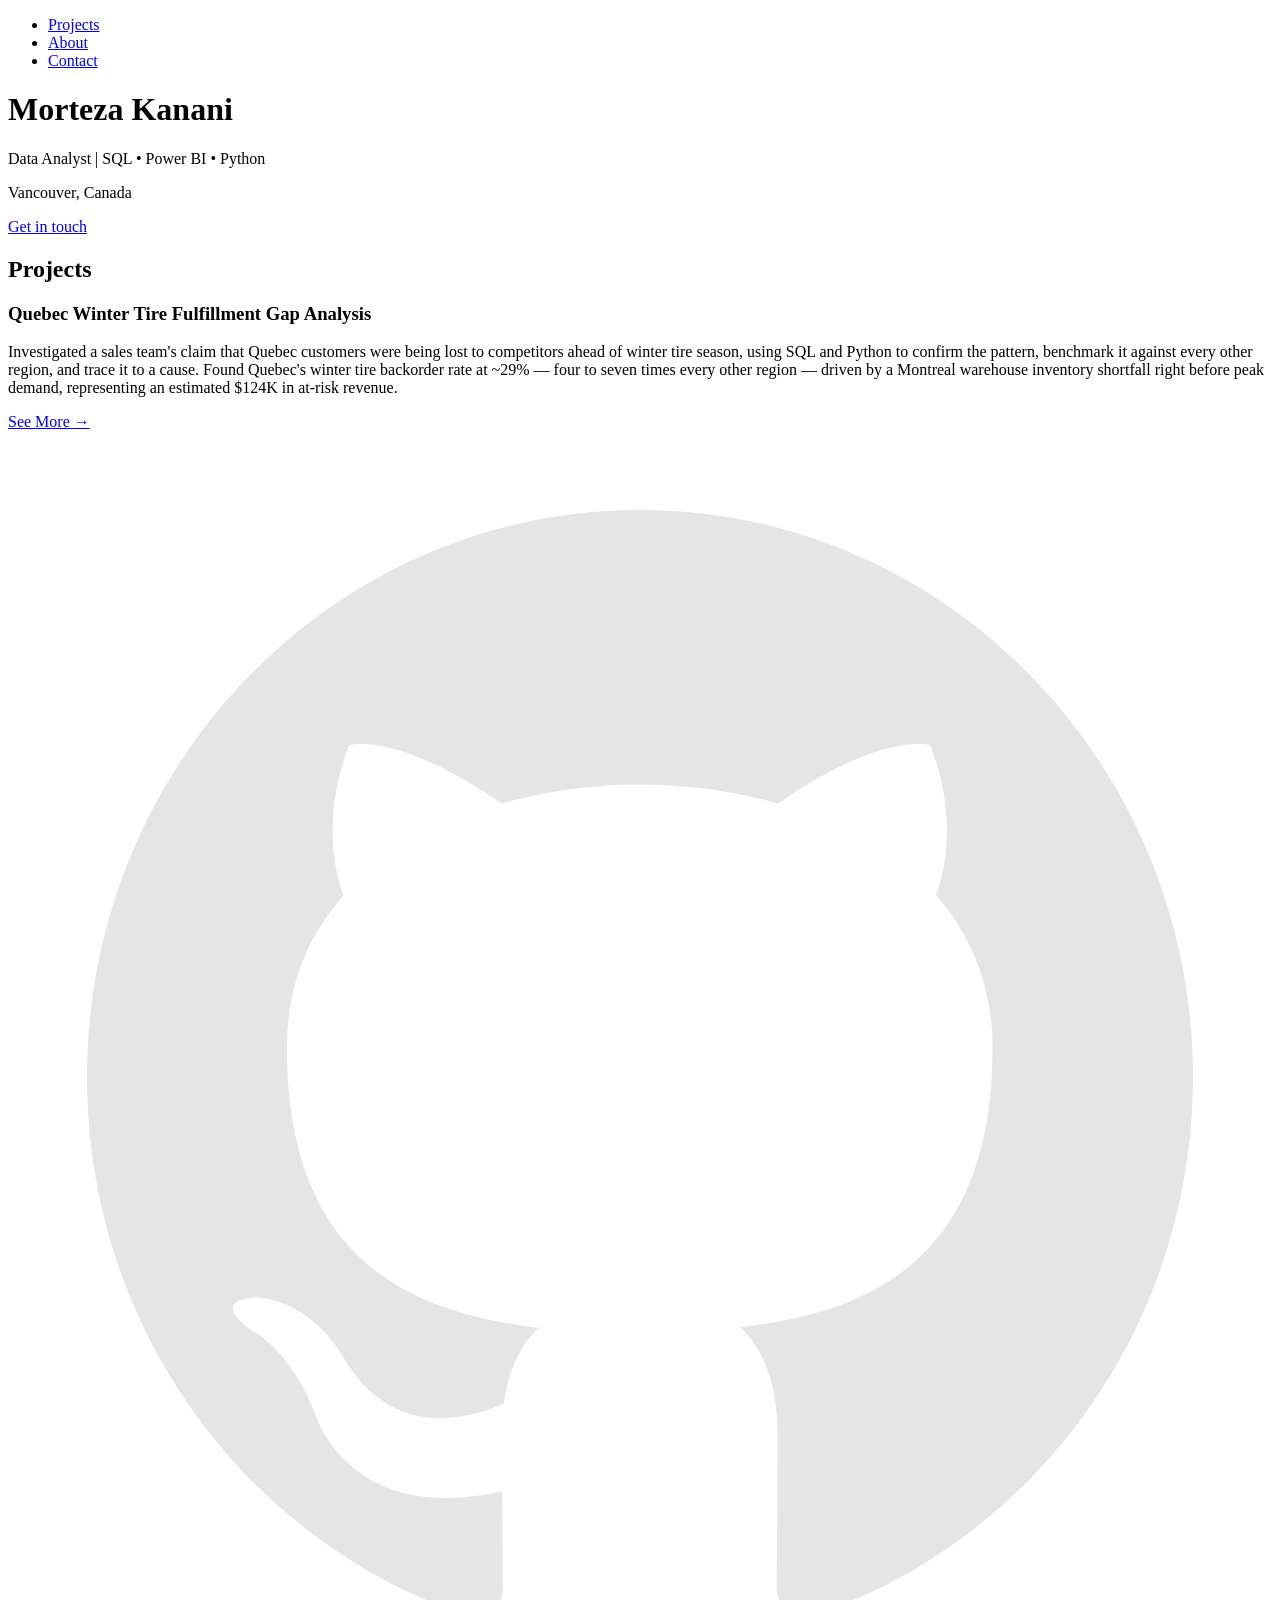
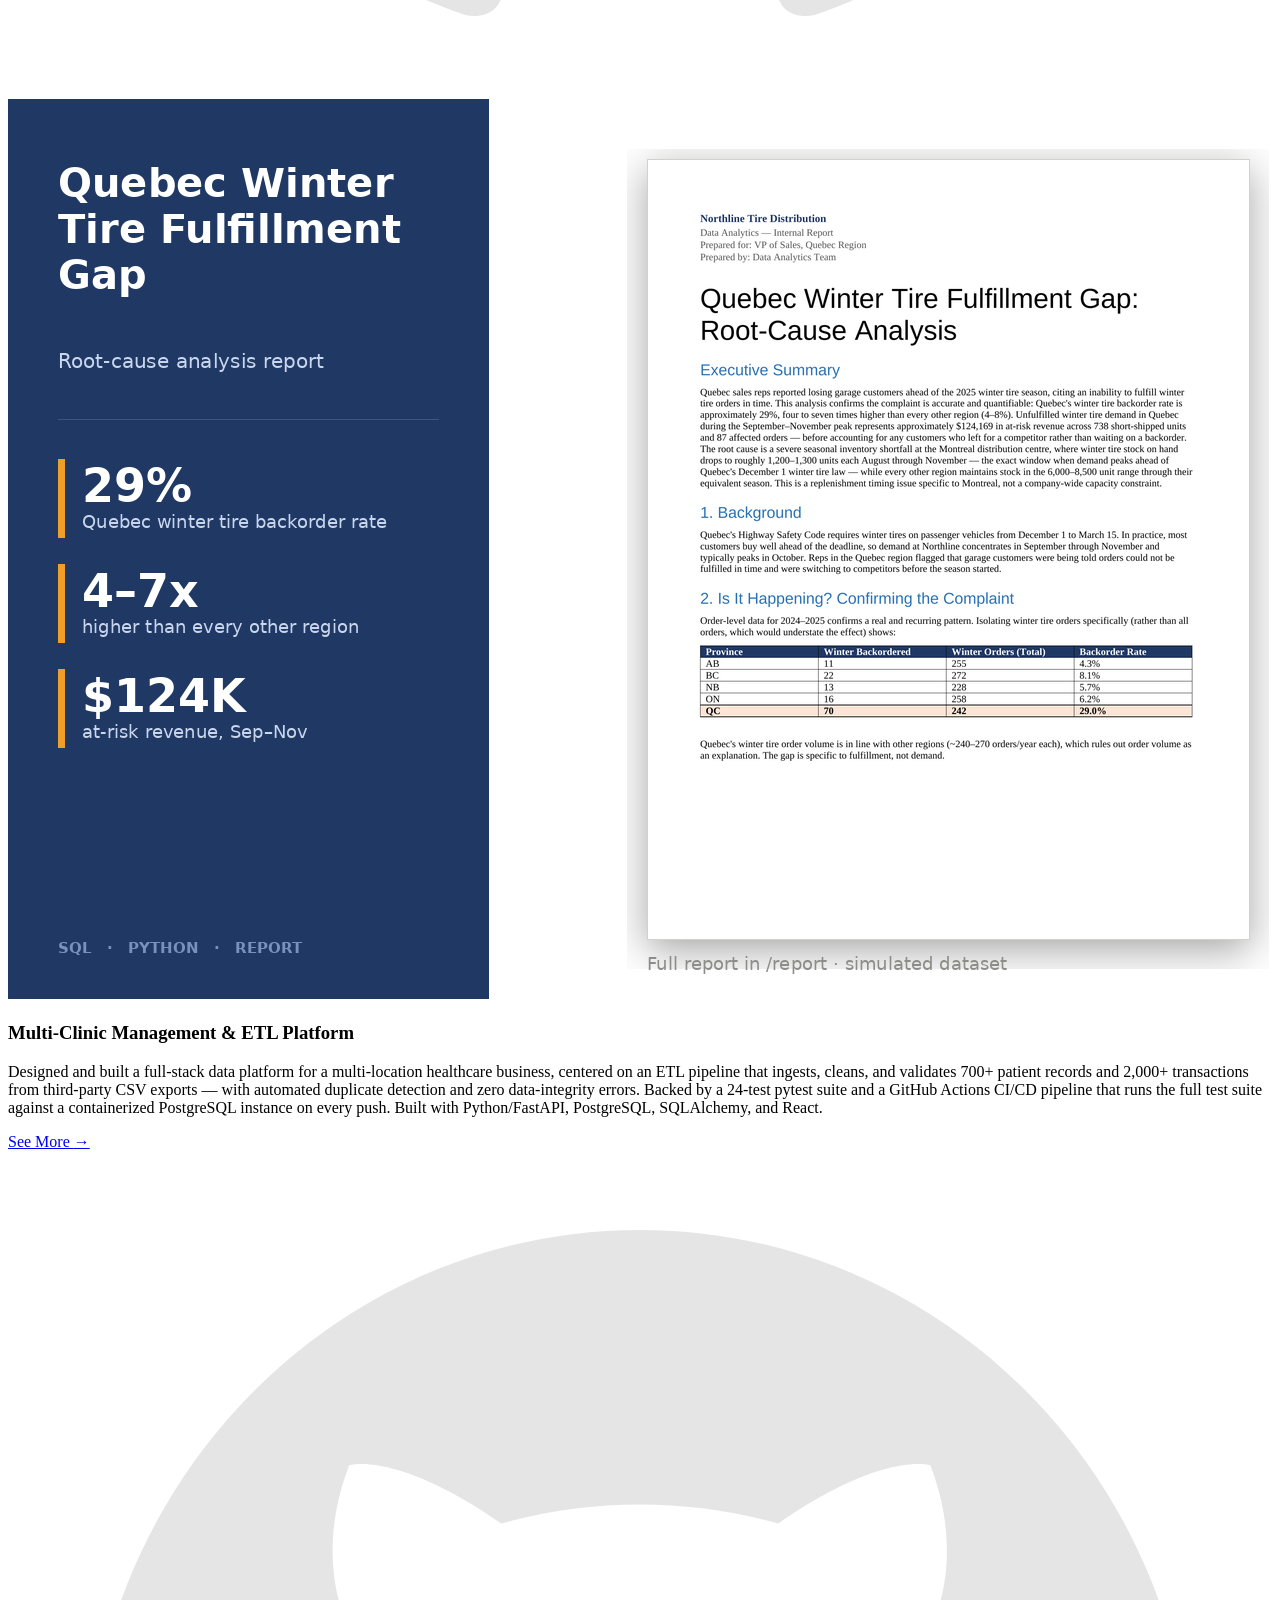
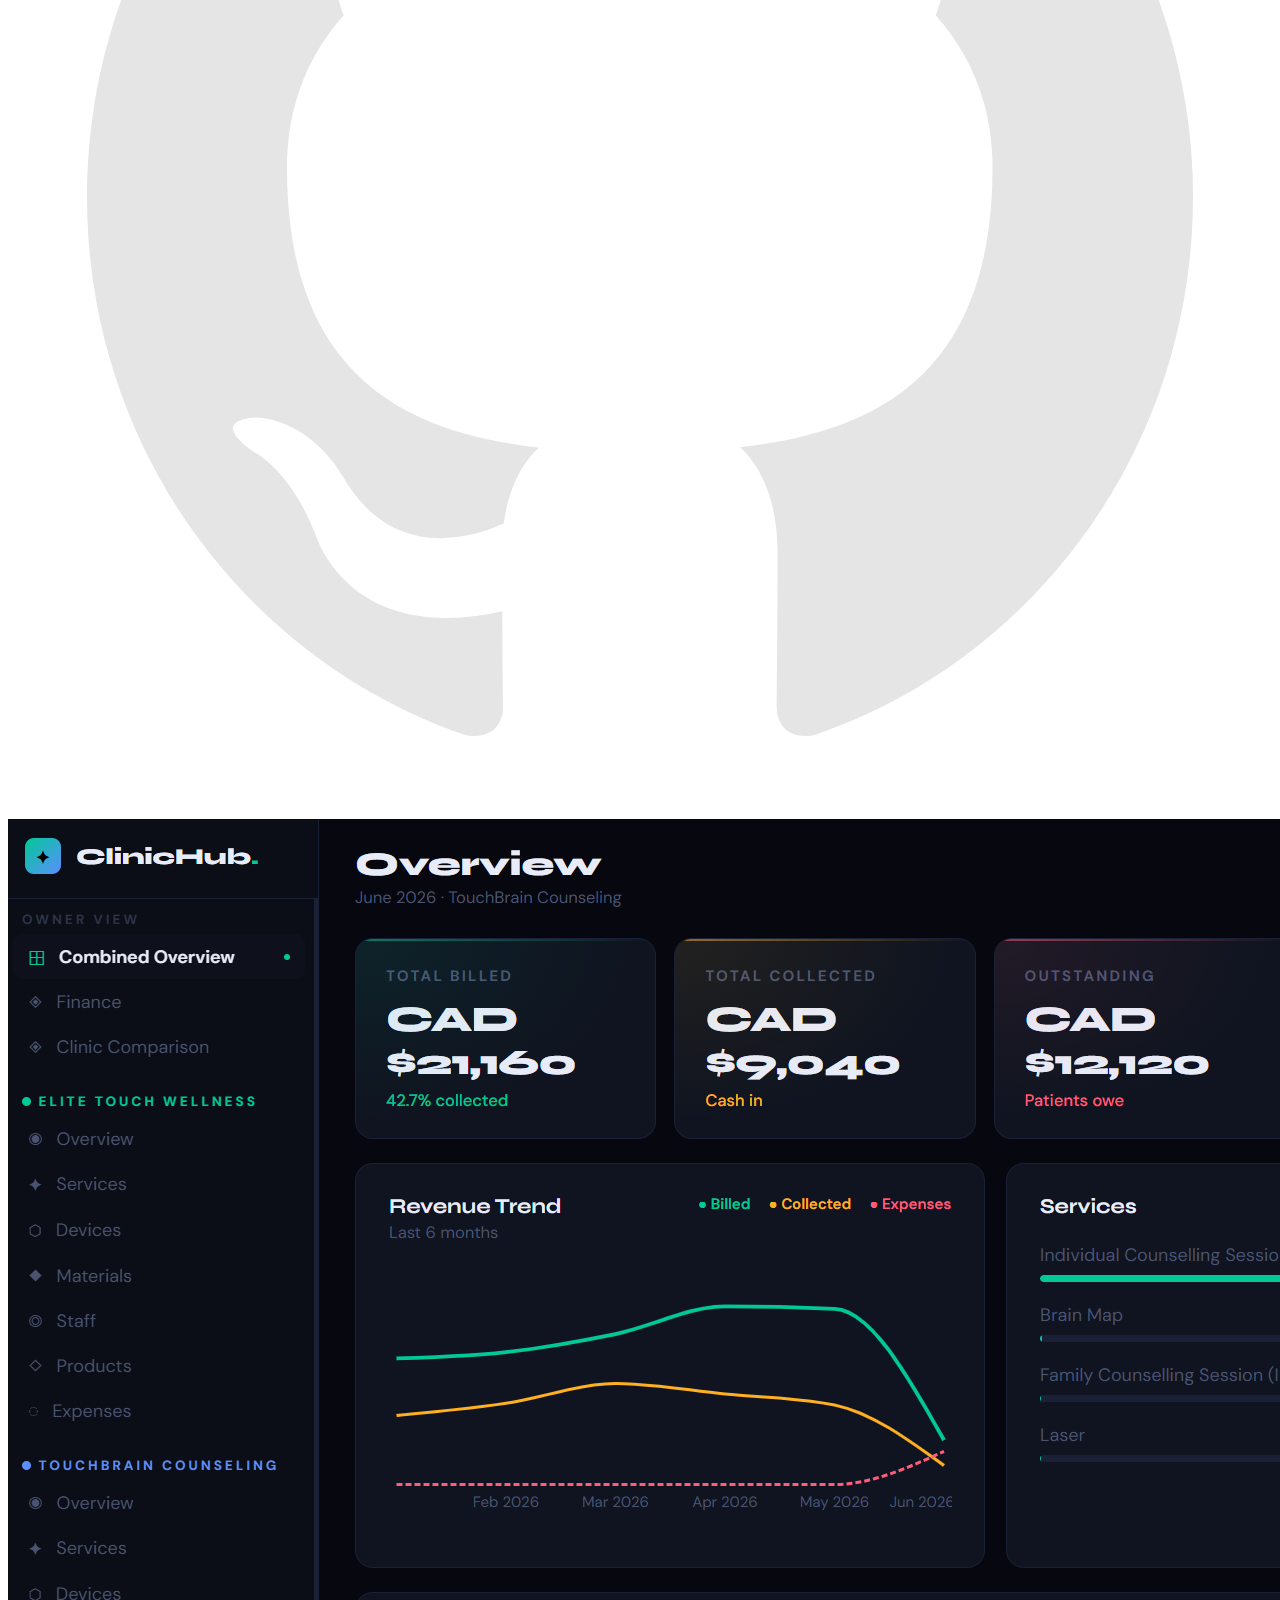
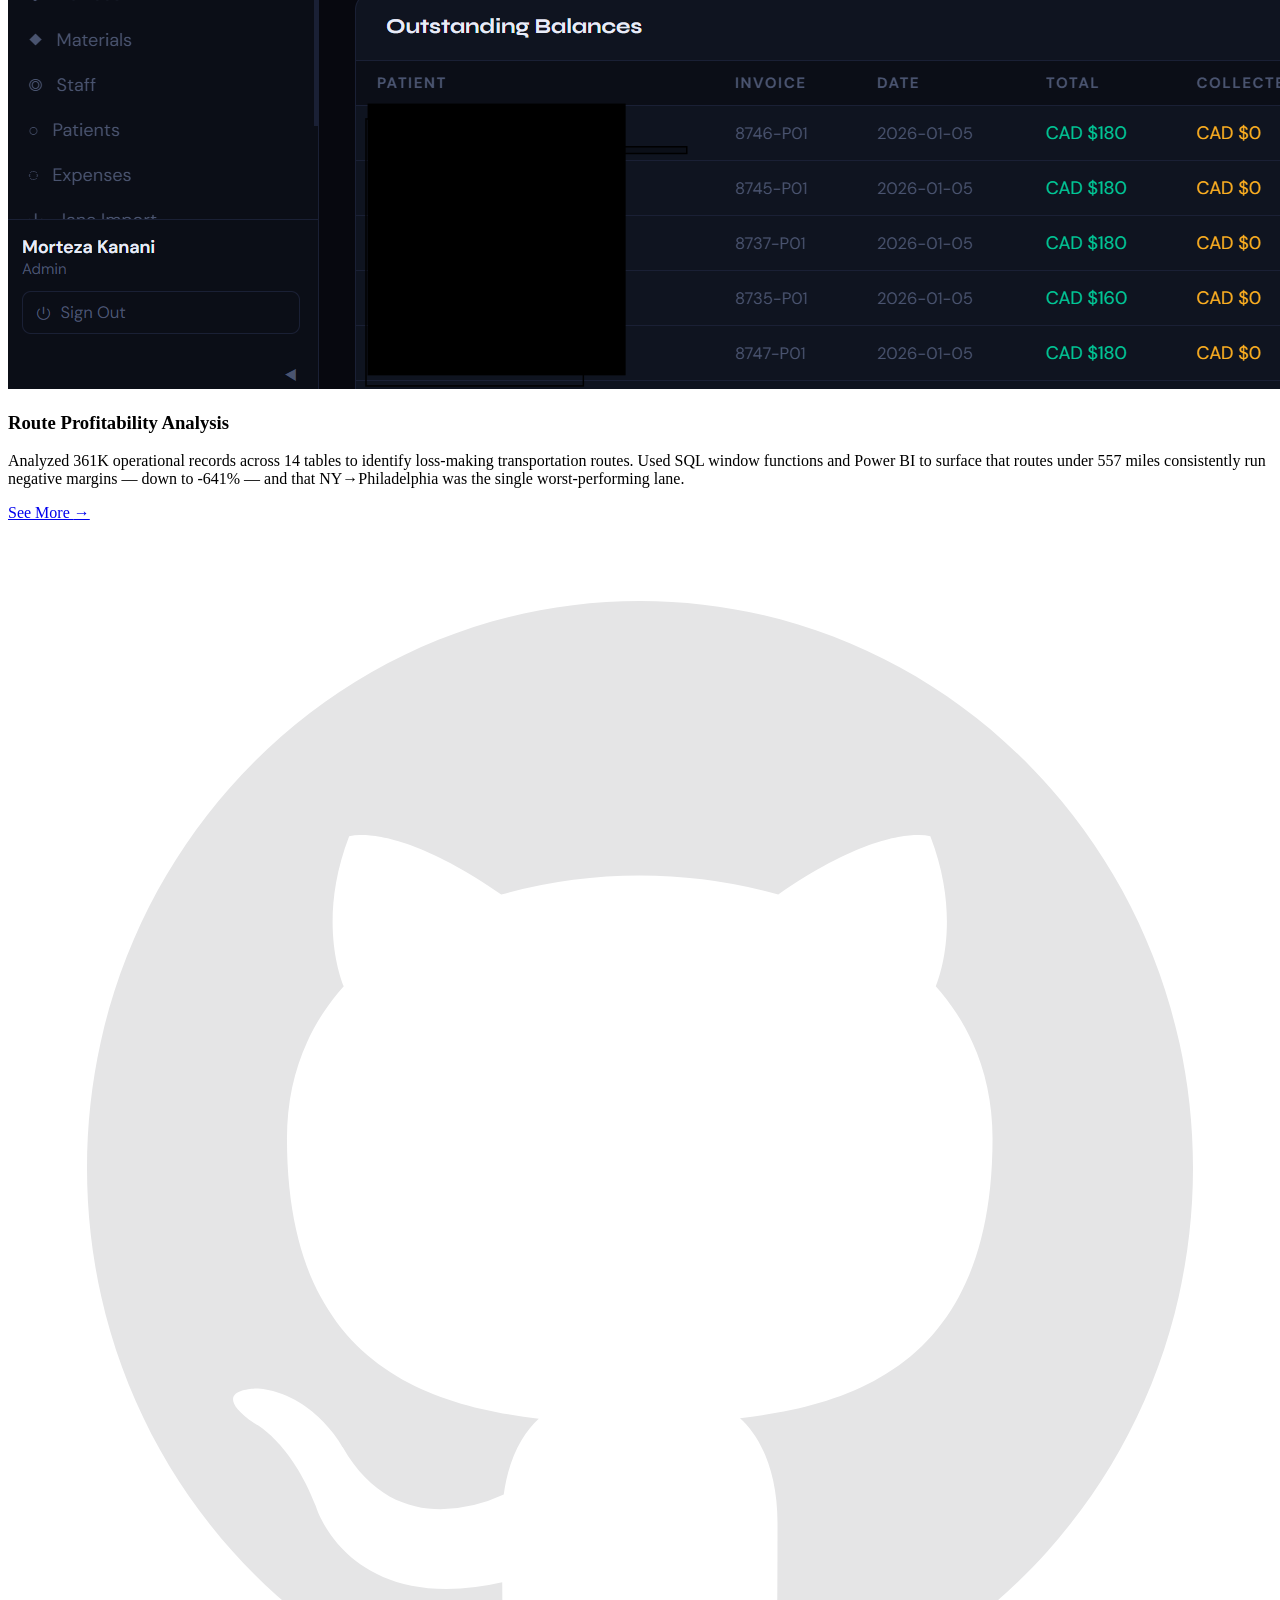
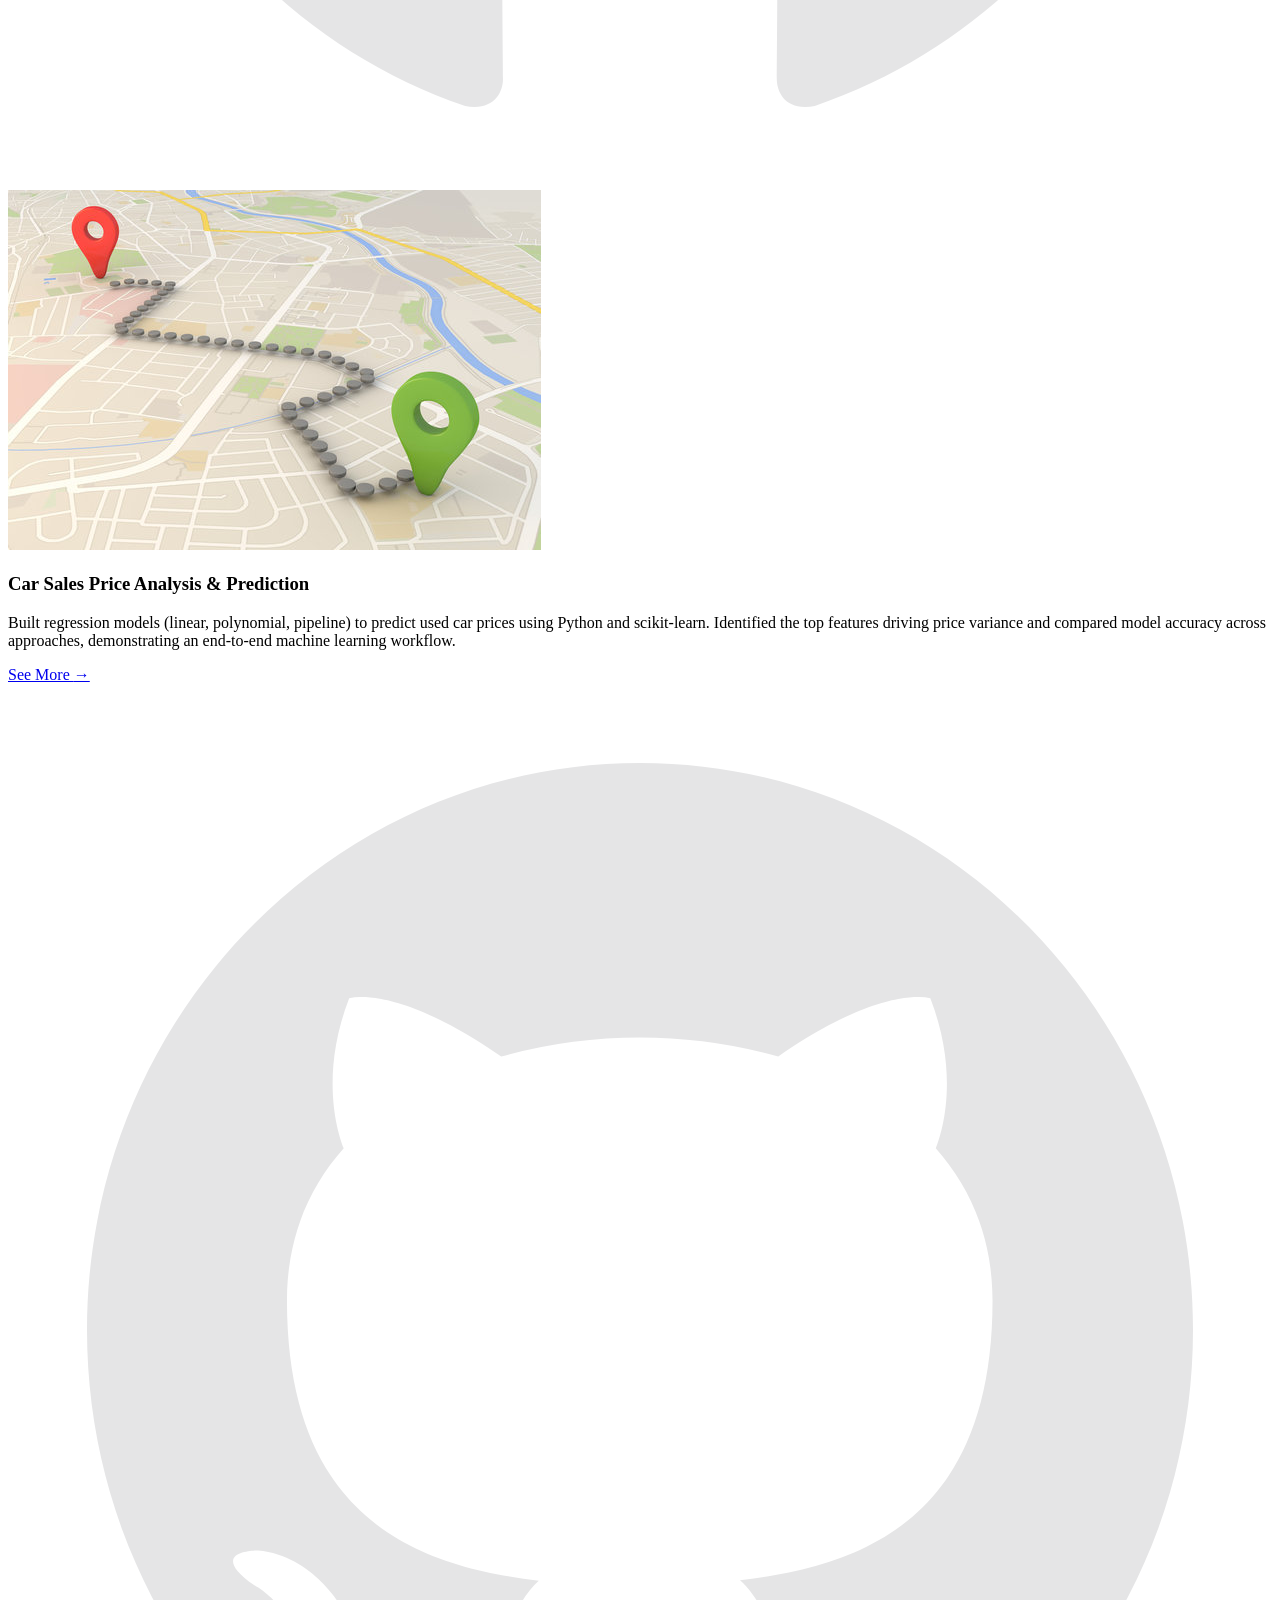
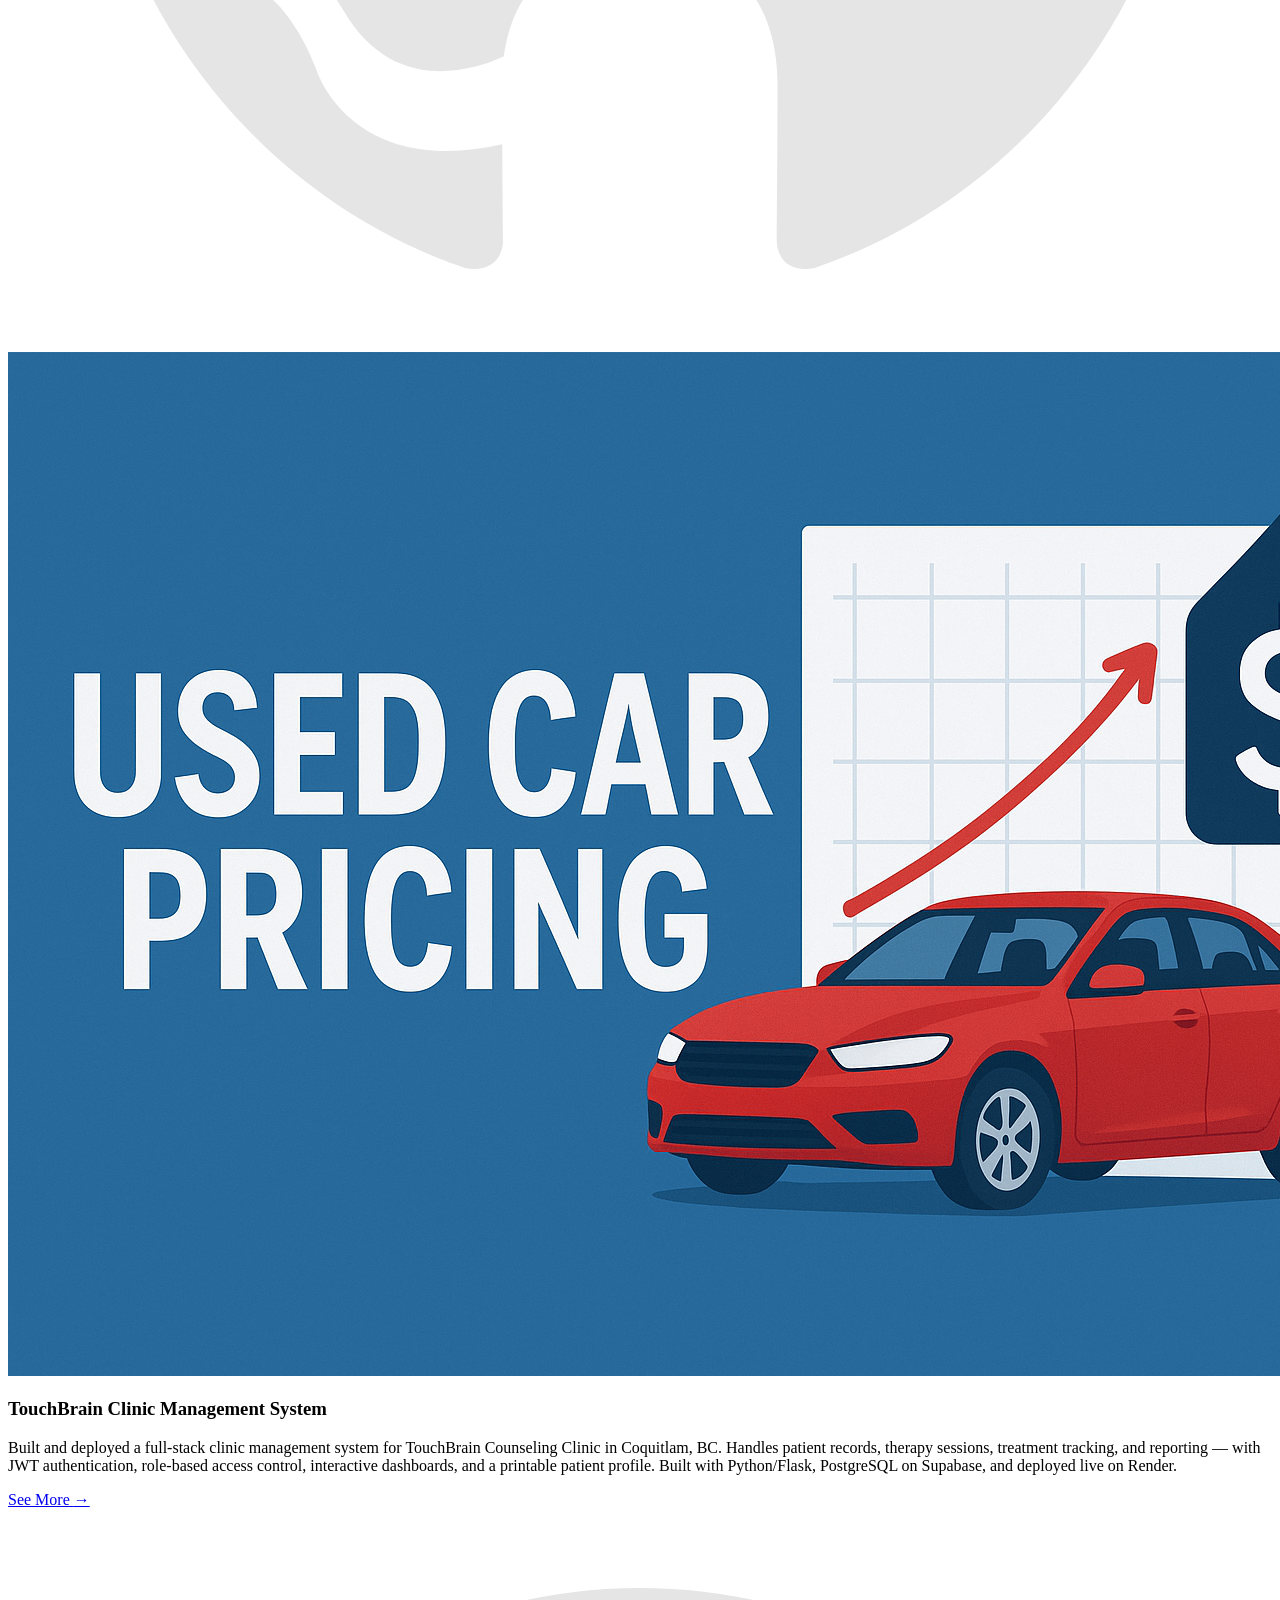
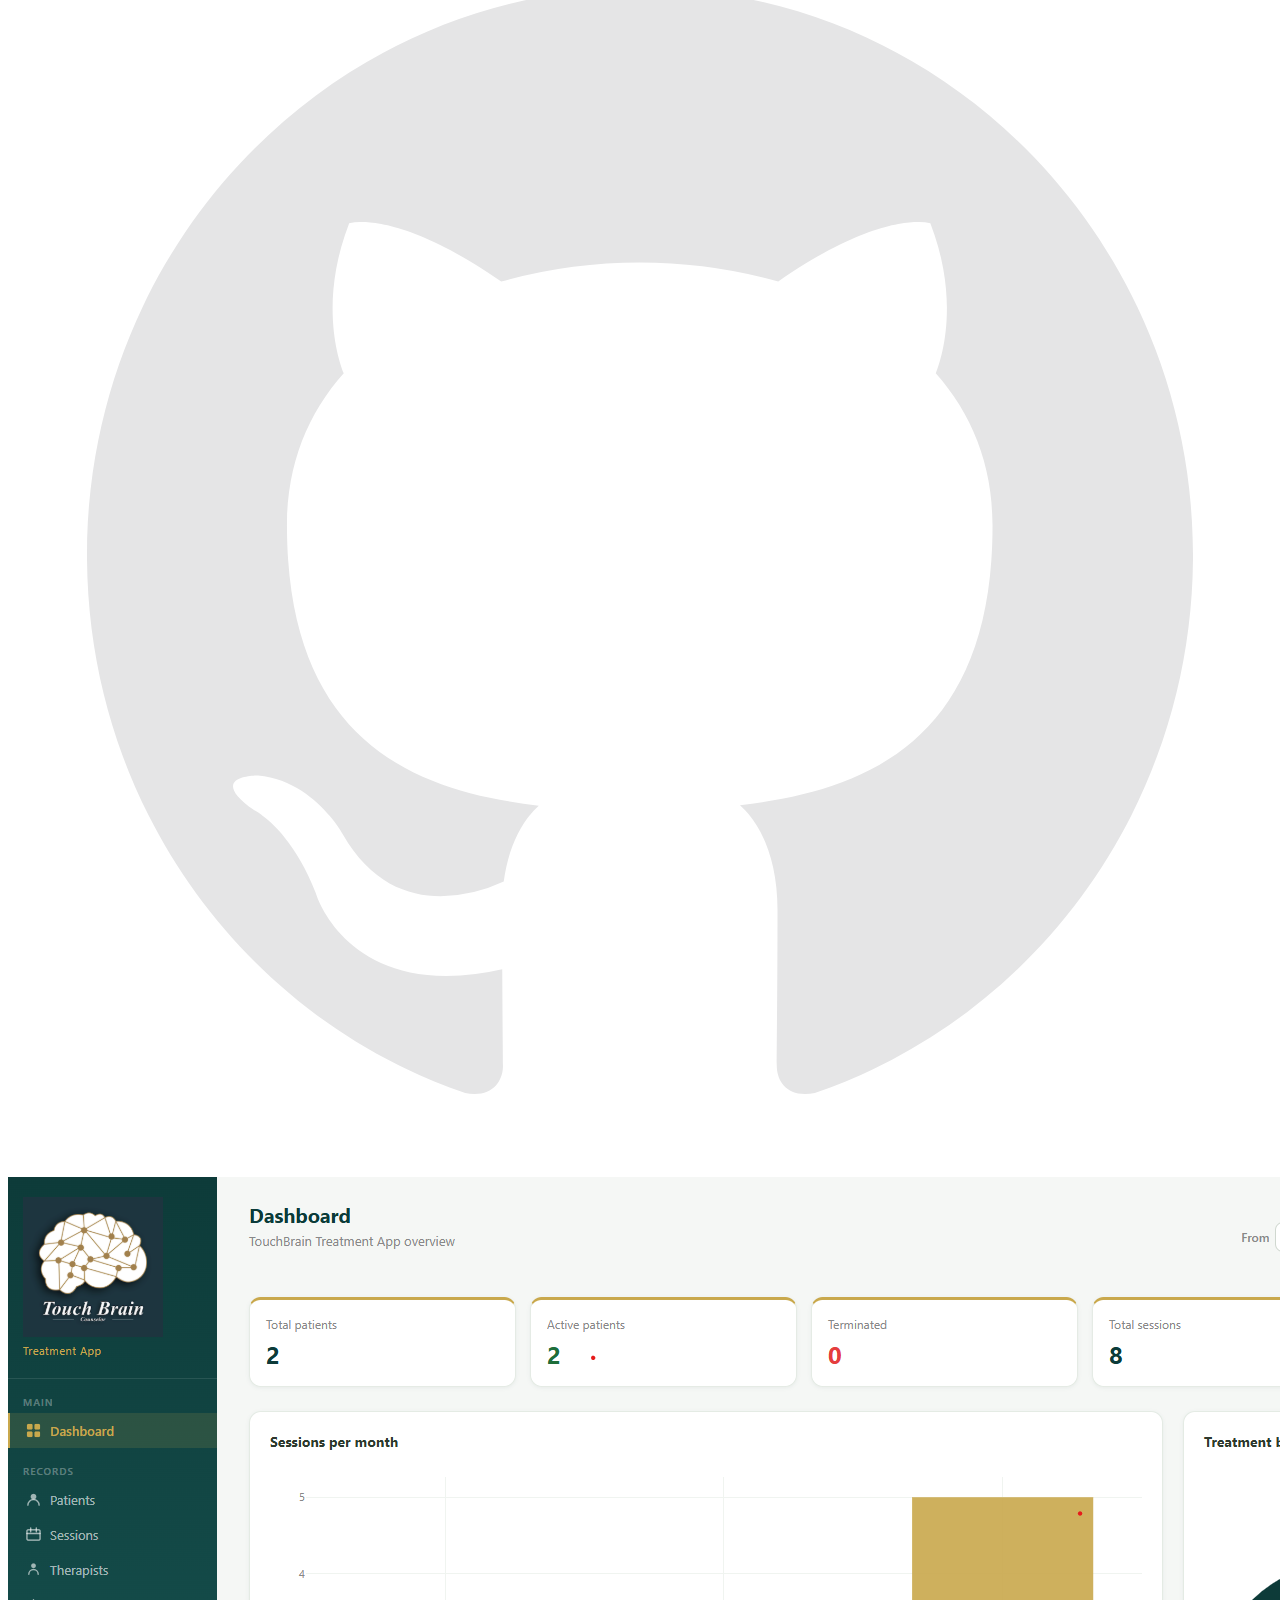
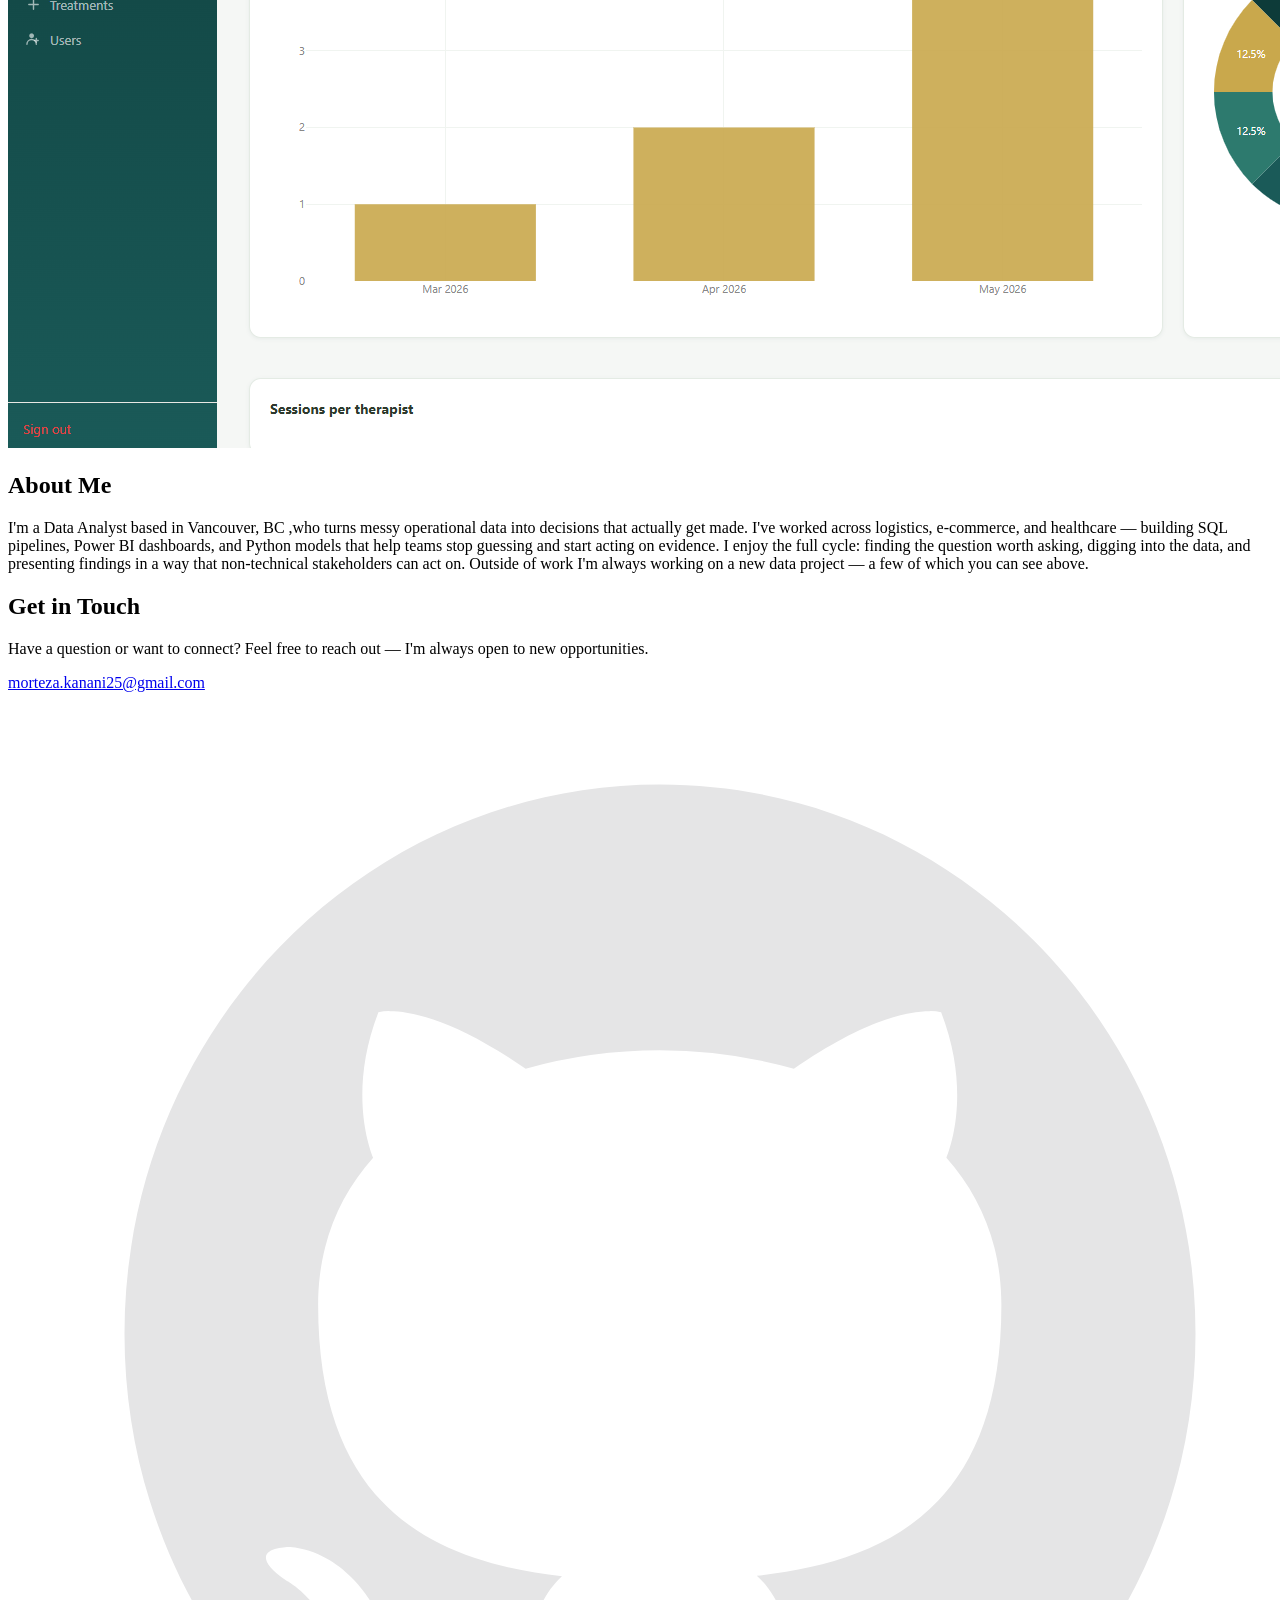
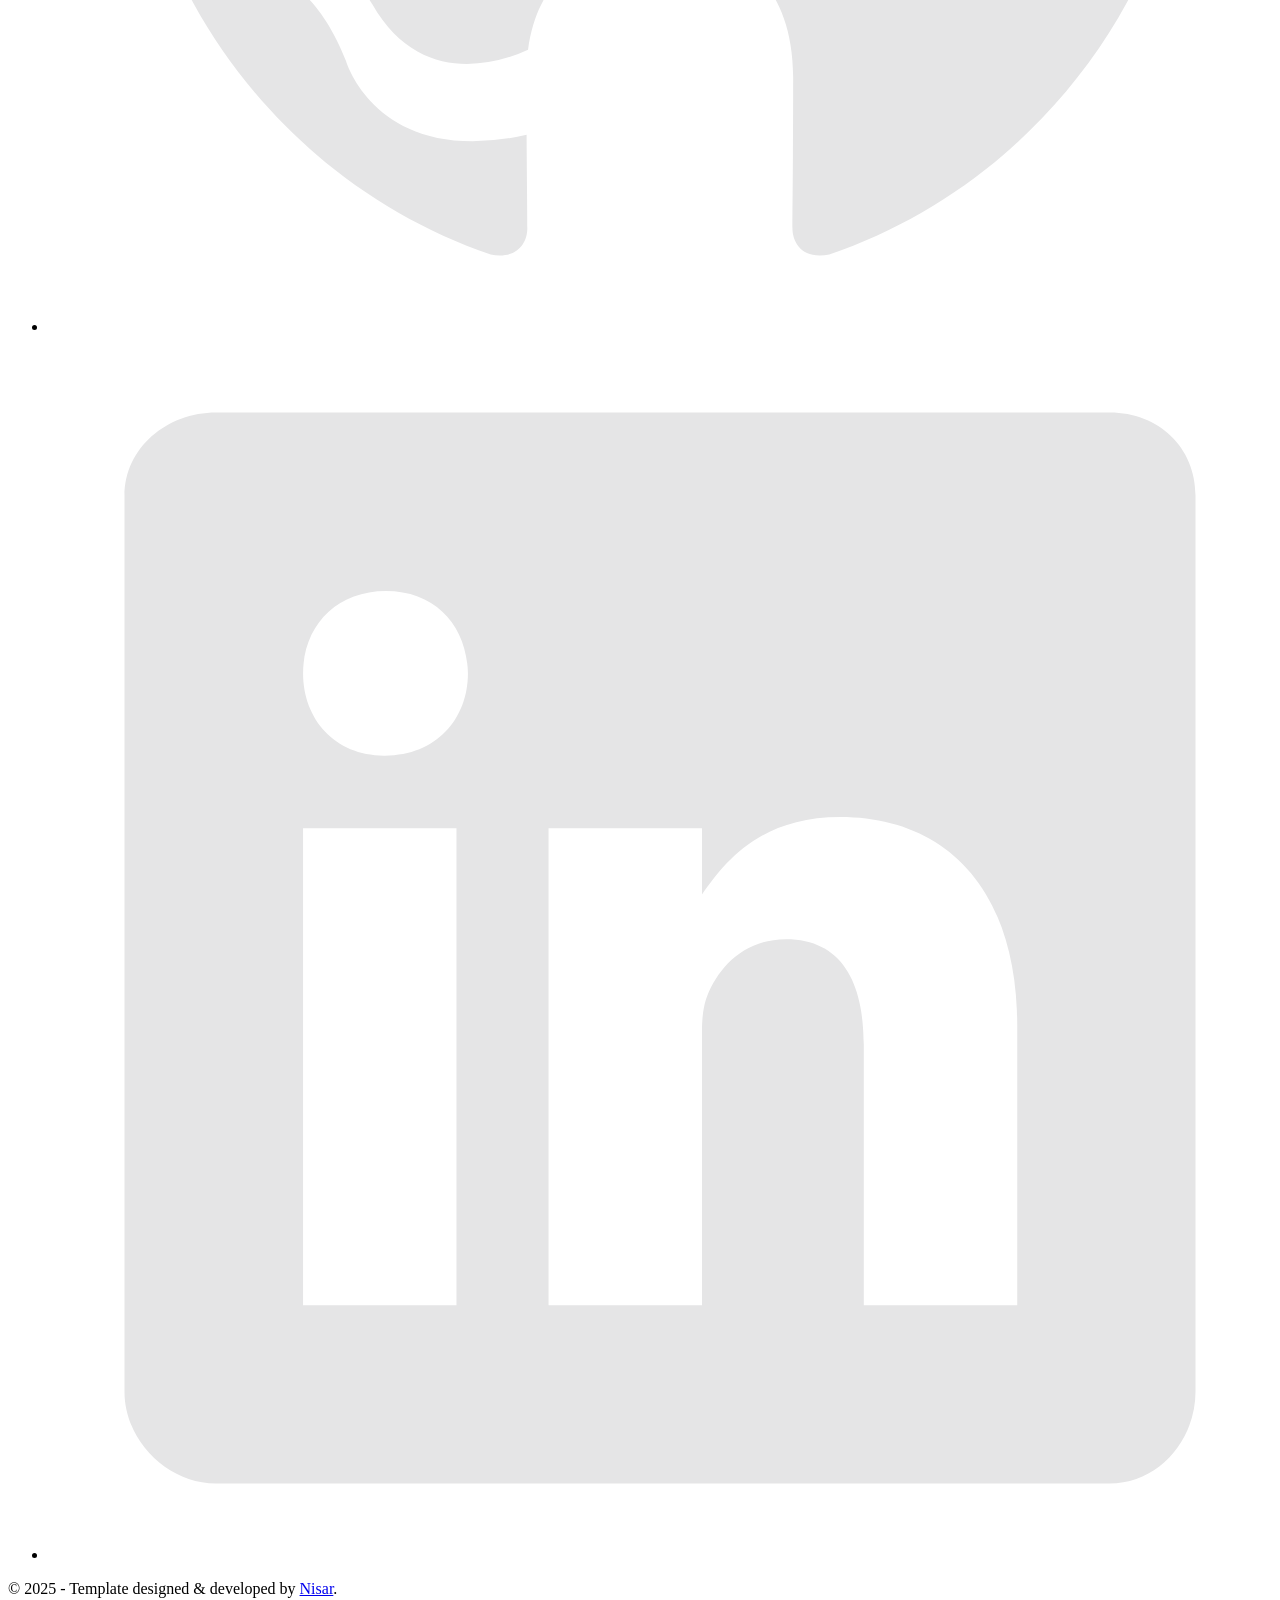
==== commit b8f1aa76: "Revert "Redesign portfolio hero and project links" This reverts commit 1fd92b028197d13ad662a398356e9" ====
--- a/index.html
+++ b/index.html
@@ -18,7 +18,7 @@
   <meta name="viewport" content="width=device-width, initial-scale=1.0" />
   <link rel="shortcut icon" type="image/png" href="./images/favicon.png" />
 
-  <title>Morteza Kanani | Data Analyst </title>
+  <title>Morteza Kanani | Data Analyst | SQL • Power BI • Python</title>
 
   <meta name="description" content="Data Analyst portfolio of Morteza Kanani — SQL, Power BI, Python projects in logistics, e-commerce, and machine learning.">
   <meta name="keywords" content="Morteza Kanani, Data Analyst, SQL, Power BI, Python, Vancouver, logistics analytics" />
@@ -32,7 +32,6 @@
   <header class="header" role="banner" id="top">
     <div class="row">
       <nav class="nav" role="navigation">
-        <a href="#top" class="nav__brand">MK<span>.</span></a>
         <ul class="nav__items">
           <li class="nav__item"><a href="#work" class="nav__link">Projects</a></li>
           <li class="nav__item"><a href="#about" class="nav__link">About</a></li>
@@ -44,16 +43,12 @@
       <div class="header__text">
         <h1 class="heading-primary">
           <span>Morteza Kanani</span>
-          <span class="profile-photo" aria-hidden="true">
-            <img src="./images/Morteza.jpg" alt="Morteza Kanani">
-          </span>
         </h1>
-        <p class="header__role">Data Analyst</p>
-        <p class="header__location">Vancouver, Canada</p>
+        <p>Data Analyst | SQL • Power BI • Python</p>
+        <p>Vancouver, Canada</p>
         <a href="#contact" class="btn btn--pink">Get in touch</a>
       </div>
     </div>
-    <a href="#work" class="header__scroll">Explore my work <span>&darr;</span></a>
   </header>
 
   <main role="main">
@@ -71,8 +66,10 @@
               <p>Investigated a sales team's claim that Quebec customers were being lost to competitors ahead of winter tire season, using SQL and Python to confirm the pattern, benchmark it against every other region, and trace it to a cause. Found Quebec's winter tire backorder rate at ~29% — four to seven times every other region — driven by a Montreal warehouse inventory shortfall right before peak demand, representing an estimated $124K in at-risk revenue.</p>
               <div class="work__links">
                 <a href="https://github.com/Mor-analyze/Quebec-tire-fulfillment-analysis" target="_blank" class="link__text">
-                  <img src="./images/github.svg" class="work__code" alt="GitHub">
-                  See More <span>&rarr;</span>
+                  See More <span>&rarr;</span>
+                </a>
+                <a href="https://github.com/Mor-analyze/Quebec-tire-fulfillment-analysis" title="View Source Code" target="_blank">
+                  <img src="./images/github.svg" class="work__code" alt="GitHub">
                 </a>
               </div>
             </div>
@@ -81,15 +78,16 @@
             </div>
           </div>
 
-          <!-- Temporarily deactivated project: kept at the bottom for later reactivation.
           <div class="work__box">
             <div class="work__text">
               <h3>Multi-Clinic Management &amp; ETL Platform</h3>
               <p>Designed and built a full-stack data platform for a multi-location healthcare business, centered on an ETL pipeline that ingests, cleans, and validates 700+ patient records and 2,000+ transactions from third-party CSV exports — with automated duplicate detection and zero data-integrity errors. Backed by a 24-test pytest suite and a GitHub Actions CI/CD pipeline that runs the full test suite against a containerized PostgreSQL instance on every push. Built with Python/FastAPI, PostgreSQL, SQLAlchemy, and React.</p>
               <div class="work__links">
                 <a href="https://github.com/Mor-analyze/Multi-Clinic-Management-Platform" target="_blank" class="link__text">
-                  <img src="./images/github.svg" class="work__code" alt="GitHub">
-                  See More <span>&rarr;</span>
+                  See More <span>&rarr;</span>
+                </a>
+                <a href="https://github.com/Mor-analyze/Multi-Clinic-Management-Platform" title="View Source Code" target="_blank">
+                  <img src="./images/github.svg" class="work__code" alt="GitHub">
                 </a>
               </div>
             </div>
@@ -97,7 +95,6 @@
               <img src="./images/project-7.png" class="work__image" alt="Multi-Clinic Management &amp; ETL Platform" />
             </div>
           </div>
-          -->
 
           <div class="work__box">
             <div class="work__text">
@@ -105,8 +102,10 @@
               <p>Analyzed 361K operational records across 14 tables to identify loss-making transportation routes. Used SQL window functions and Power BI to surface that routes under 557 miles consistently run negative margins — down to -641% — and that NY→Philadelphia was the single worst-performing lane.</p>
               <div class="work__links">
                 <a href="https://github.com/Mor-analyze/Logistics-Operations---Route-Profitability-Analysis" target="_blank" class="link__text">
-                  <img src="./images/github.svg" class="work__code" alt="GitHub">
-                  See More <span>&rarr;</span>
+                  See More <span>&rarr;</span>
+                </a>
+                <a href="https://github.com/Mor-analyze/Logistics-Operations---Route-Profitability-Analysis" title="View Source Code" target="_blank">
+                  <img src="./images/github.svg" class="work__code" alt="GitHub">
                 </a>
               </div>
             </div>
@@ -115,15 +114,16 @@
             </div>
           </div>
 
-          <!-- Temporarily deactivated project: kept at the bottom for later reactivation.
           <div class="work__box">
             <div class="work__text">
               <h3>Car Sales Price Analysis &amp; Prediction</h3>
               <p>Built regression models (linear, polynomial, pipeline) to predict used car prices using Python and scikit-learn. Identified the top features driving price variance and compared model accuracy across approaches, demonstrating an end-to-end machine learning workflow.</p>
               <div class="work__links">
                 <a href="https://github.com/Mor-analyze/Used-Car-Pricing-Project" target="_blank" class="link__text">
-                  <img src="./images/github.svg" class="work__code" alt="GitHub">
-                  See More <span>&rarr;</span>
+                  See More <span>&rarr;</span>
+                </a>
+                <a href="https://github.com/Mor-analyze/Used-Car-Pricing-Project" title="View Source Code" target="_blank">
+                  <img src="./images/github.svg" class="work__code" alt="GitHub">
                 </a>
               </div>
             </div>
@@ -131,17 +131,17 @@
               <img src="./images/project-2.png" class="work__image" alt="Car Sales Price Analysis" />
             </div>
           </div>
-          -->
-
-          <!-- Temporarily deactivated project: kept at the bottom for later reactivation.
+
           <div class="work__box">
             <div class="work__text">
               <h3>TouchBrain Clinic Management System</h3>
               <p>Built and deployed a full-stack clinic management system for TouchBrain Counseling Clinic in Coquitlam, BC. Handles patient records, therapy sessions, treatment tracking, and reporting — with JWT authentication, role-based access control, interactive dashboards, and a printable patient profile. Built with Python/Flask, PostgreSQL on Supabase, and deployed live on Render.</p>
               <div class="work__links">
                 <a href="https://github.com/Mor-analyze/touchbrain-portfolio" target="_blank" class="link__text">
-                  <img src="./images/github.svg" class="work__code" alt="GitHub">
-                  See More <span>&rarr;</span>
+                  See More <span>&rarr;</span>
+                </a>
+                <a href="https://github.com/Mor-analyze/touchbrain-portfolio" title="View Source Code" target="_blank">
+                  <img src="./images/github.svg" class="work__code" alt="GitHub">
                 </a>
               </div>
             </div>
@@ -149,7 +149,6 @@
               <img src="./images/project-6.png" class="work__image" alt="TouchBrain Clinic Management System" />
             </div>
           </div>
-          -->
 
         </div>
       </div>
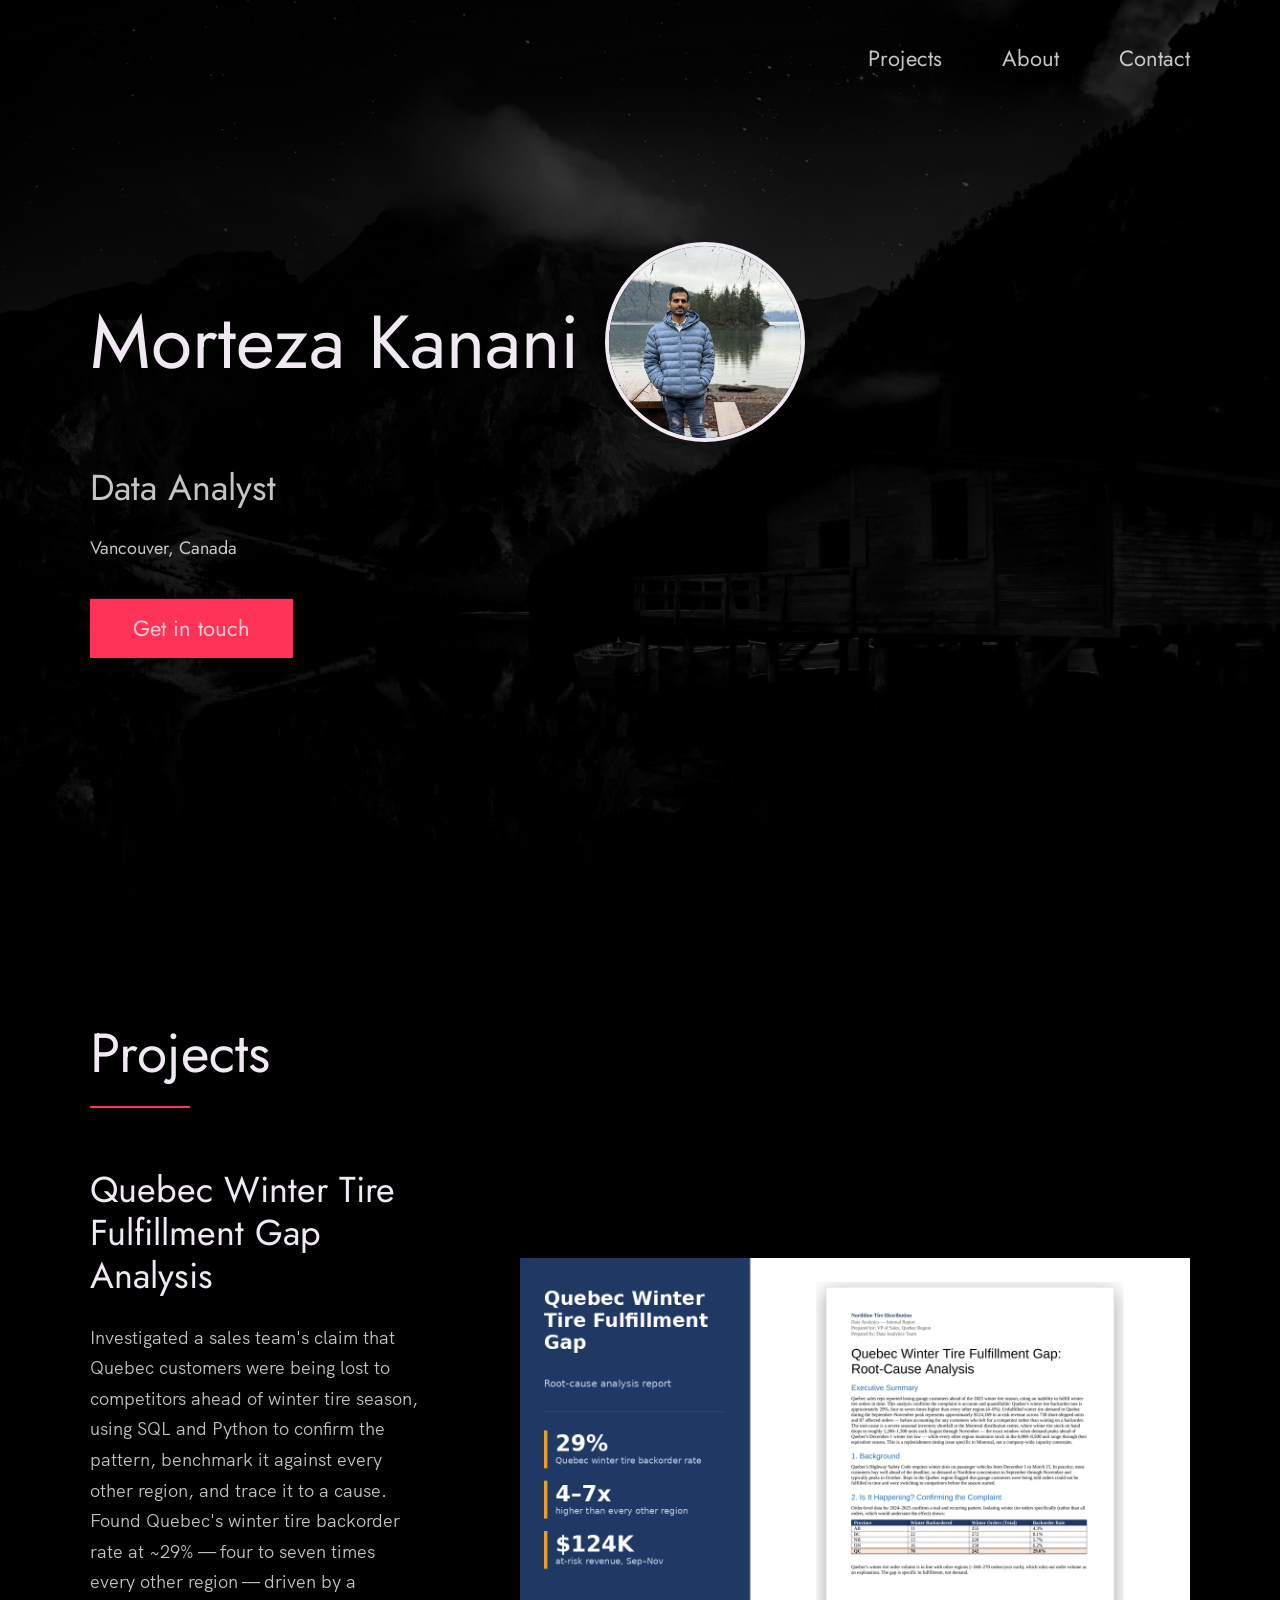
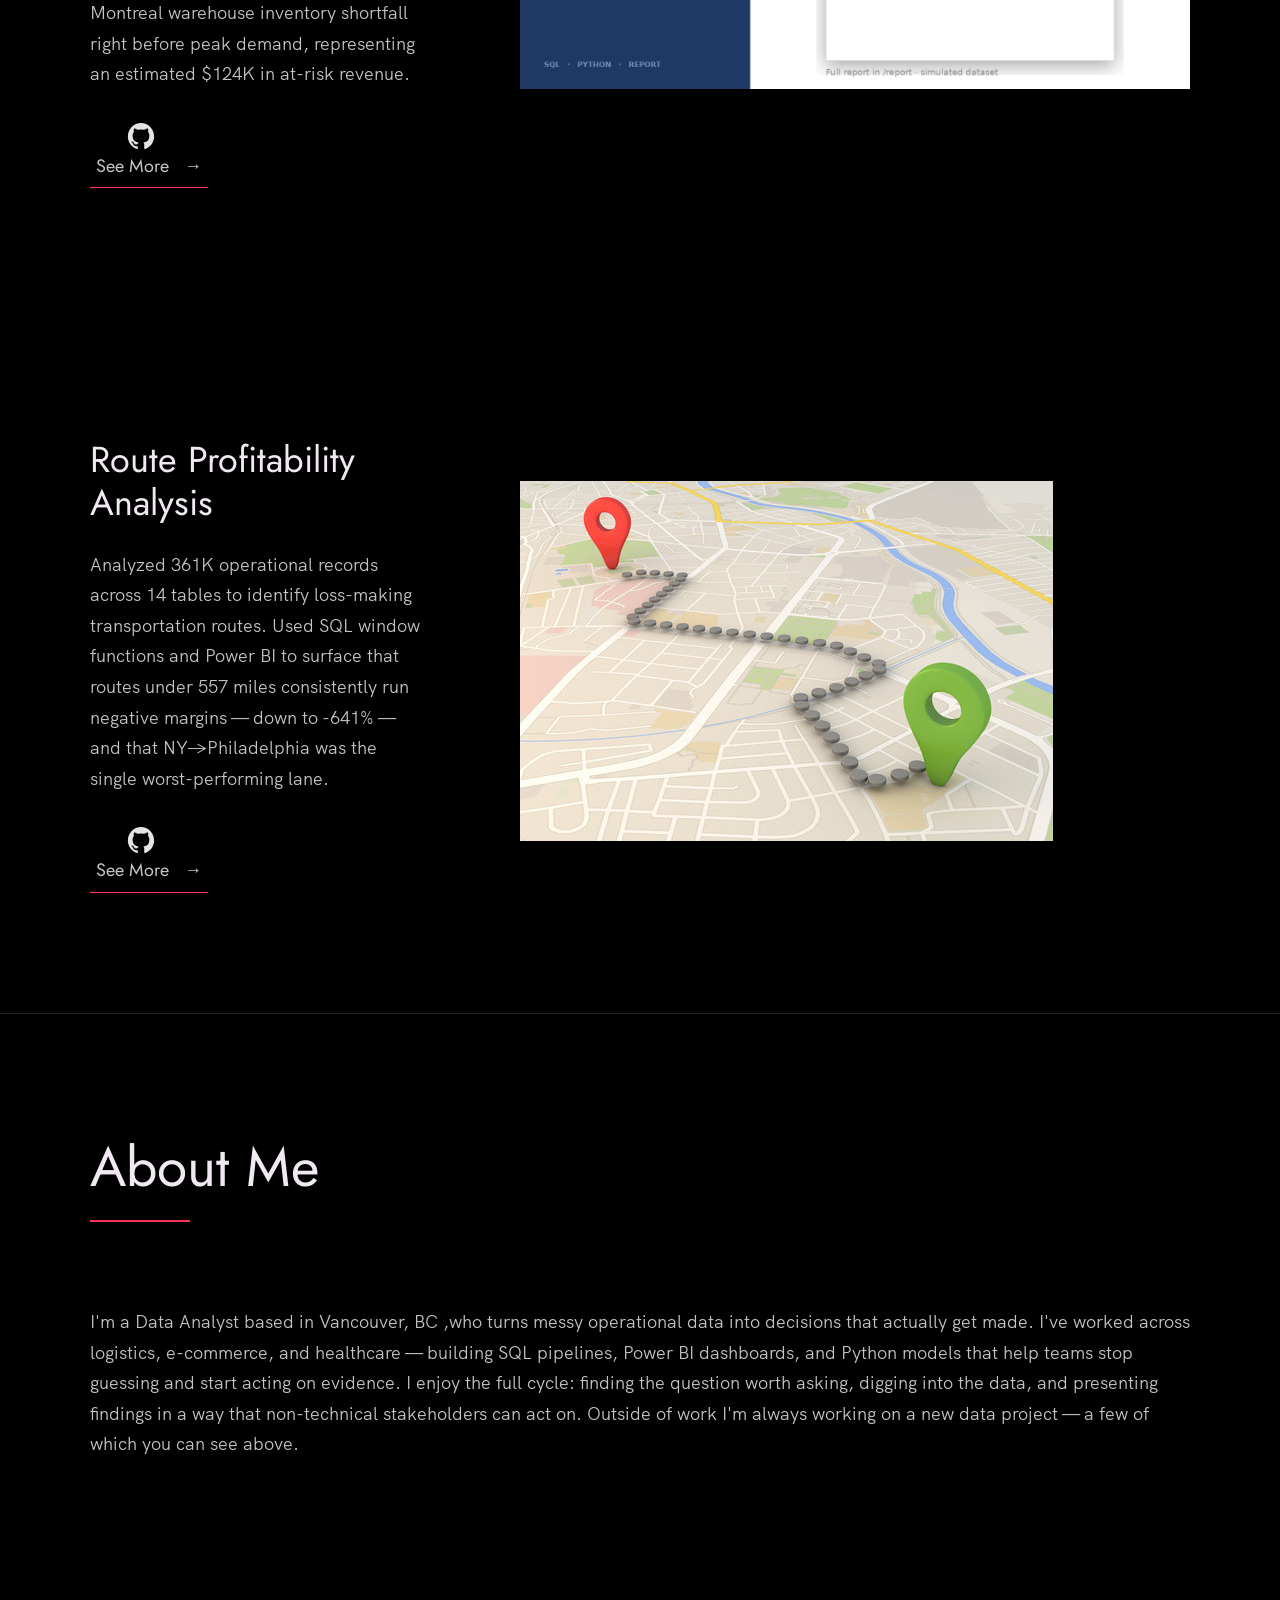
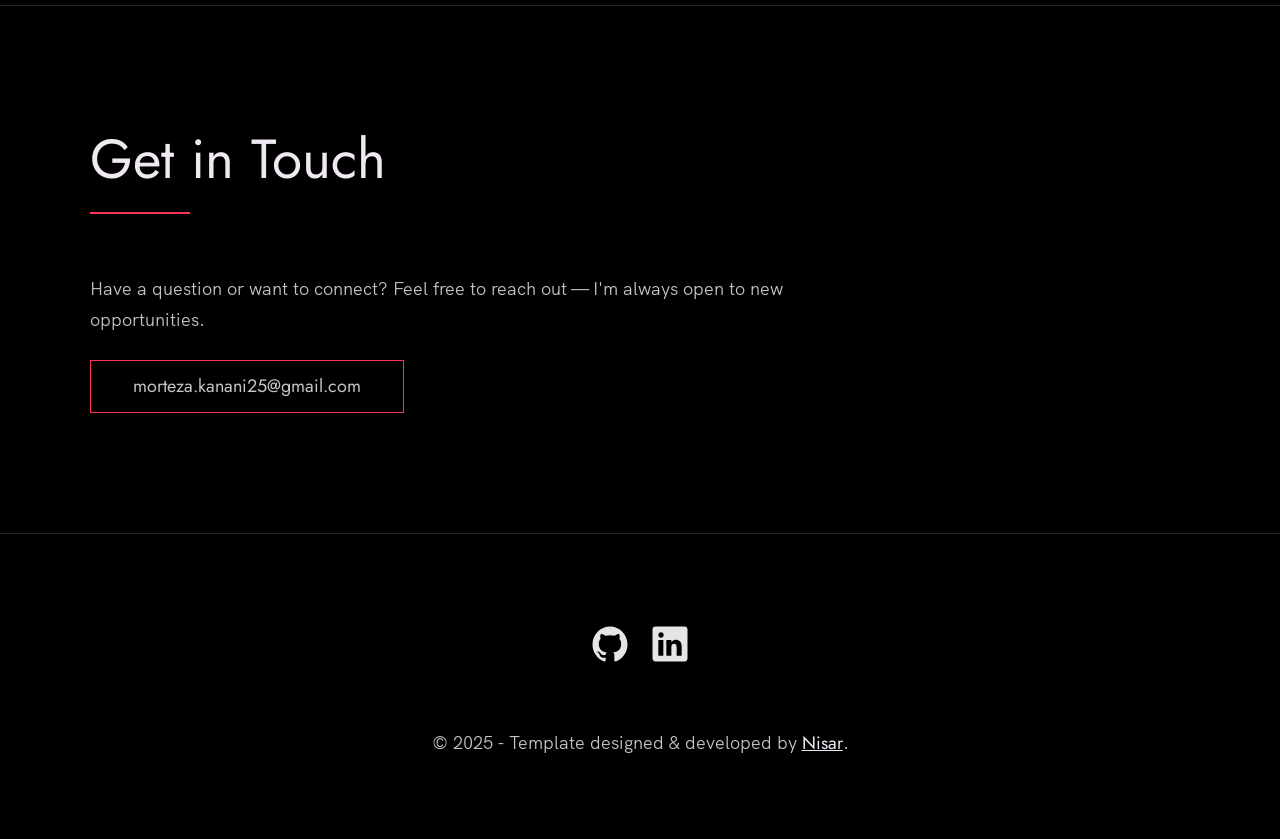
==== commit 8f303a4c: "Fix portfolio project visibility" ====
--- a/index.html
+++ b/index.html
@@ -43,9 +43,12 @@
       <div class="header__text">
         <h1 class="heading-primary">
           <span>Morteza Kanani</span>
+          <span class="profile-photo" aria-hidden="true">
+            <img src="./images/Morteza.jpg" alt="Morteza Kanani">
+          </span>
         </h1>
-        <p>Data Analyst | SQL • Power BI • Python</p>
-        <p>Vancouver, Canada</p>
+        <p class="header__role">Data Analyst</p>
+        <p class="header__location">Vancouver, Canada</p>
         <a href="#contact" class="btn btn--pink">Get in touch</a>
       </div>
     </div>
@@ -66,10 +69,8 @@
               <p>Investigated a sales team's claim that Quebec customers were being lost to competitors ahead of winter tire season, using SQL and Python to confirm the pattern, benchmark it against every other region, and trace it to a cause. Found Quebec's winter tire backorder rate at ~29% — four to seven times every other region — driven by a Montreal warehouse inventory shortfall right before peak demand, representing an estimated $124K in at-risk revenue.</p>
               <div class="work__links">
                 <a href="https://github.com/Mor-analyze/Quebec-tire-fulfillment-analysis" target="_blank" class="link__text">
-                  See More <span>&rarr;</span>
-                </a>
-                <a href="https://github.com/Mor-analyze/Quebec-tire-fulfillment-analysis" title="View Source Code" target="_blank">
-                  <img src="./images/github.svg" class="work__code" alt="GitHub">
+                  <img src="./images/github.svg" class="work__code" alt="GitHub">
+                  See More <span>&rarr;</span>
                 </a>
               </div>
             </div>
@@ -78,16 +79,15 @@
             </div>
           </div>
 
+          <!-- Temporarily deactivated project: kept at the bottom for later reactivation.
           <div class="work__box">
             <div class="work__text">
               <h3>Multi-Clinic Management &amp; ETL Platform</h3>
               <p>Designed and built a full-stack data platform for a multi-location healthcare business, centered on an ETL pipeline that ingests, cleans, and validates 700+ patient records and 2,000+ transactions from third-party CSV exports — with automated duplicate detection and zero data-integrity errors. Backed by a 24-test pytest suite and a GitHub Actions CI/CD pipeline that runs the full test suite against a containerized PostgreSQL instance on every push. Built with Python/FastAPI, PostgreSQL, SQLAlchemy, and React.</p>
               <div class="work__links">
                 <a href="https://github.com/Mor-analyze/Multi-Clinic-Management-Platform" target="_blank" class="link__text">
-                  See More <span>&rarr;</span>
-                </a>
-                <a href="https://github.com/Mor-analyze/Multi-Clinic-Management-Platform" title="View Source Code" target="_blank">
-                  <img src="./images/github.svg" class="work__code" alt="GitHub">
+                  <img src="./images/github.svg" class="work__code" alt="GitHub">
+                  See More <span>&rarr;</span>
                 </a>
               </div>
             </div>
@@ -95,6 +95,7 @@
               <img src="./images/project-7.png" class="work__image" alt="Multi-Clinic Management &amp; ETL Platform" />
             </div>
           </div>
+          -->
 
           <div class="work__box">
             <div class="work__text">
@@ -102,10 +103,8 @@
               <p>Analyzed 361K operational records across 14 tables to identify loss-making transportation routes. Used SQL window functions and Power BI to surface that routes under 557 miles consistently run negative margins — down to -641% — and that NY→Philadelphia was the single worst-performing lane.</p>
               <div class="work__links">
                 <a href="https://github.com/Mor-analyze/Logistics-Operations---Route-Profitability-Analysis" target="_blank" class="link__text">
-                  See More <span>&rarr;</span>
-                </a>
-                <a href="https://github.com/Mor-analyze/Logistics-Operations---Route-Profitability-Analysis" title="View Source Code" target="_blank">
-                  <img src="./images/github.svg" class="work__code" alt="GitHub">
+                  <img src="./images/github.svg" class="work__code" alt="GitHub">
+                  See More <span>&rarr;</span>
                 </a>
               </div>
             </div>
@@ -114,16 +113,15 @@
             </div>
           </div>
 
+          <!-- Temporarily deactivated project: kept at the bottom for later reactivation.
           <div class="work__box">
             <div class="work__text">
               <h3>Car Sales Price Analysis &amp; Prediction</h3>
               <p>Built regression models (linear, polynomial, pipeline) to predict used car prices using Python and scikit-learn. Identified the top features driving price variance and compared model accuracy across approaches, demonstrating an end-to-end machine learning workflow.</p>
               <div class="work__links">
                 <a href="https://github.com/Mor-analyze/Used-Car-Pricing-Project" target="_blank" class="link__text">
-                  See More <span>&rarr;</span>
-                </a>
-                <a href="https://github.com/Mor-analyze/Used-Car-Pricing-Project" title="View Source Code" target="_blank">
-                  <img src="./images/github.svg" class="work__code" alt="GitHub">
+                  <img src="./images/github.svg" class="work__code" alt="GitHub">
+                  See More <span>&rarr;</span>
                 </a>
               </div>
             </div>
@@ -131,17 +129,17 @@
               <img src="./images/project-2.png" class="work__image" alt="Car Sales Price Analysis" />
             </div>
           </div>
-
+          -->
+
+          <!-- Temporarily deactivated project: kept at the bottom for later reactivation.
           <div class="work__box">
             <div class="work__text">
               <h3>TouchBrain Clinic Management System</h3>
               <p>Built and deployed a full-stack clinic management system for TouchBrain Counseling Clinic in Coquitlam, BC. Handles patient records, therapy sessions, treatment tracking, and reporting — with JWT authentication, role-based access control, interactive dashboards, and a printable patient profile. Built with Python/Flask, PostgreSQL on Supabase, and deployed live on Render.</p>
               <div class="work__links">
                 <a href="https://github.com/Mor-analyze/touchbrain-portfolio" target="_blank" class="link__text">
-                  See More <span>&rarr;</span>
-                </a>
-                <a href="https://github.com/Mor-analyze/touchbrain-portfolio" title="View Source Code" target="_blank">
-                  <img src="./images/github.svg" class="work__code" alt="GitHub">
+                  <img src="./images/github.svg" class="work__code" alt="GitHub">
+                  See More <span>&rarr;</span>
                 </a>
               </div>
             </div>
@@ -149,6 +147,7 @@
               <img src="./images/project-6.png" class="work__image" alt="TouchBrain Clinic Management System" />
             </div>
           </div>
+          -->
 
         </div>
       </div>
--- a/index.css
+++ b/index.css
@@ -0,0 +1,654 @@
+/* --------------------------------------- */
+/* ----- Basic Setup ----- */
+/* --------------------------------------- */
+
+@font-face {
+    font-family: 'Hk Grotesk';
+    font-style: normal;
+    font-weight: 400;
+    src: url('./fonts/HKGrotesk-Regular.woff') format('woff');
+}
+
+@font-face {
+    font-family: 'Jost';
+    font-style: normal;
+    font-weight: 400;
+    src: url('./fonts/Jost-Regular.ttf') format('woff');
+}
+
+* {
+    margin: 0;
+    padding: 0;
+    box-sizing: inherit;
+}
+
+:root {
+    --font-size-small: 1.8rem;
+    --font-size-normal: 2.2rem;
+    --font-size-medium: 2.8rem;
+    --font-size-medium-1: 3.6rem;
+    --font-size-large: 5.5rem;
+    --font-size-huge: 7.5rem;
+    --font-stack: 'Hk Grotesk', sans-serif;
+
+    --line-height-normal: 1.7;
+    --line-height-small: 1.2;
+
+    --black: #000;
+    --pink: #ff3258;
+    --white: #f0e9f2;
+    --white-1: #e5e5e6da;
+
+
+    --container-max-width: 1180px;
+    --container-normal-width: 800px;
+    --container-medium-width: 700px; 
+    --container-small-width: 500px;
+
+    --gutter-huge: 12rem;
+    --gutter-medium: 6rem;
+    --gutter-normal: 3rem;
+    --gutter-small-1: 2.5rem;
+    --gutter-small: 2rem;
+
+    --border-light: 1px solid rgb(36, 35, 35);
+}
+
+html {
+    font-size: 62.5%; /* (16/10)*100 = 62.5% => 1rem = 10px */
+    box-sizing: border-box;
+    scroll-behavior: smooth;
+}
+
+@media(max-width: 1000px) {
+    html {
+        font-size: 52%;
+    }
+}
+
+body {
+    font-size: var(--font-size-small);
+    font-family: var(--font-stack);
+    font-weight: 400;
+    color: var(--white-1);
+    line-height: var(--line-height-normal);
+    background: var(--black);
+    overflow-x: hidden;
+}
+
+.row {
+    max-width: var(--container-max-width);
+    margin: 0 auto;
+}
+
+@media(max-width: 1340px) {
+    .row {
+        max-width: 1100px;
+    }
+}
+
+@media(max-width: 1240px) {
+    .row {
+        padding: 0 var(--gutter-medium);
+    }
+}
+
+@media(max-width: 600px) {
+    .row {
+        padding: 0 var(--gutter-normal);
+    }
+}
+
+@media(max-width: 600px) {
+    .row {
+        padding: 0 var(--gutter-small);
+    }
+}
+
+section {
+    padding: var(--gutter-huge) 0;
+    border-bottom: var(--border-light);
+}
+
+img {
+    object-fit: contain;
+    max-width: 100%;
+}
+
+/* --------------------------------------- */
+/* ----- Headlines and Paragraphs ----- */
+/* --------------------------------------- */
+
+h1,
+h2,
+h3 {
+    font-family: 'Jost', sans-serif;
+    font-weight: 400;
+    line-height: var(--line-height-small);
+    color: var(--white);
+}
+
+.heading-primary {
+    display: flex;
+    align-items: center;
+    gap: 2.5rem;
+    line-height: 1;
+    font-size: var(--font-size-huge);
+    font-weight: 400;
+}
+
+.profile-photo {
+    width: 20rem;
+    height: 20rem;
+    flex: 0 0 20rem;
+    border: 4px solid var(--white);
+    border-radius: 50%;
+    overflow: hidden;
+}
+
+.profile-photo img {
+    width: 125%;
+    height: 125%;
+    max-width: none;
+    object-fit: cover;
+    transform: translate(-10%, -10%);
+}
+
+@media(max-width: 900px) {
+    .heading-primary {
+        font-size: 6.5rem;
+    }
+}
+
+h2 {
+    font-size: var(--font-size-large);
+    margin-bottom: var(--gutter-medium);
+}
+
+h2::after {
+    content: '';
+    display: block;
+    height: 2px;
+    width: 10rem;
+    background: var(--pink);
+    margin: var(--gutter-small) 0;
+}
+
+h3 {
+    font-size: var(--font-size-medium-1);
+    margin-bottom: var(--gutter-small);
+}
+
+@media(max-width: 500px) {
+    .heading-primary {
+        font-size: var(--font-size-large);
+    }
+
+    h2 {
+        font-size: var(--font-size-medium-1);
+    }
+
+    h3 {
+        font-size: var(--font-size-medium);
+    }
+}
+
+p {
+    margin: var(--gutter-small-1) 0;
+}
+
+@media(max-width: 900px) {
+    p { 
+        max-width: var(--container-small-width);
+    }
+}
+
+/* --------------------------------------- */
+/* ----- Buttons and Links ----- */
+/* --------------------------------------- */
+
+a {
+    color: var(--white);
+    font-weight: 400;
+    font-family: 'Jost', sans-serif;
+    transition: all .2s;
+    outline: 2px solid transparent;
+}
+
+::-moz-focus-inner {
+    border: 0;
+}
+
+button:focus,
+a:focus {
+    outline: 2px solid var(--pink);
+}
+
+body:not(.user-is-tabbing) button:focus,
+body:not(.user-is-tabbing) a:focus {
+    outline: none;
+}
+
+.link:hover {
+    color: var(--pink);
+}
+
+.btn {
+    position: relative;
+    display: inline-block;
+    padding: 1rem 4.2rem;
+    text-decoration: none;
+    color: inherit;
+    border: 1px solid  var(--pink);
+    font-weight: 400;
+}
+
+.btn:focus {
+    outline: none;
+}
+
+.btn::after {
+    content: '';
+    display: block;
+    position: absolute;
+    top: 0;
+    left: 0;
+    right: 100%;
+    background: var(--white);
+    height: 100%;
+    z-index: -1;
+    transition: all 0.2s cubic-bezier(1, 0.68, 0.16, 0.9);
+}
+
+.btn:hover::after,
+.btn:focus::after {
+    right: 0;
+    background: var(--pink);
+}
+
+.btn--pink {
+    background: var(--pink);
+    transition: all 0.2s;
+}
+
+.btn--pink::after {
+    display: none;
+}
+
+.btn--pink:hover,
+.btn--pink:focus {
+    background: transparent;
+}
+
+.link__text {
+    position: relative;
+    display: inline-block;
+    padding: .6rem;
+    color: inherit;
+    text-decoration: none;
+    border-bottom: 1px solid var(--pink);
+}
+
+.link__text::after {
+    content: '';
+    display: block;
+    position: absolute;
+    top: 0;
+    left: 0;
+    right: 100%;
+    background: var(--white);
+    height: 100%;
+    z-index: -1;
+    transition: all 0.2s cubic-bezier(1, 0.68, 0.16, 0.9);
+}
+
+.link__text:focus {
+    outline: none;
+}
+
+.link__text:hover::after,
+.link__text:focus:after {
+    right: 0;
+    background: var(--pink);
+}
+
+.link__text span {
+    padding-left: 1rem;
+    font-family: sans-serif;
+}
+
+/* ----- Back to Top ----- */
+
+.back-to-top {
+    position: fixed;
+    bottom: 4rem;
+    right: 4rem;
+    display: flex;
+    justify-content: center;
+    align-items: center;
+    height: 5.5rem;
+    width: 5.5rem;
+    background-color: var(--pink);
+    border-radius: 50%;
+    z-index: 10;
+    visibility: hidden;
+    transition: all .4s;
+}
+
+.back-to-top__image {
+    height: 70%;
+}
+
+@media(max-width: 900px) {
+    .back-to-top {
+        right: 2rem;
+    }
+}
+
+@media(max-width: 500px) {
+    .back-to-top {
+        right: 1rem;
+    }
+}
+
+/* --------------------------------------- */
+/* ----- Navigation ----- */
+/* --------------------------------------- */
+
+.nav {
+    display: flex;
+    justify-content: flex-end;
+    padding: var(--gutter-normal) 0;
+}
+
+.nav__items {
+    display: flex;
+    list-style: none;
+}
+
+.nav__item:not(:last-child) {
+    margin-right: var(--gutter-medium);
+}
+
+@media(max-width: 500px) {
+    .nav {
+        justify-content: center;
+    }
+}
+
+@media(max-width: 400px) {
+    .nav__item:not(:last-child) {
+        margin-right: var(--gutter-normal);
+    }
+}
+
+@media(max-width: 300px) {
+    .nav {
+        font-size: var(--font-size-small);
+    }
+}
+
+.nav__link {
+    position: relative;
+    display: inline-block;
+    padding: 1rem 0;
+    text-decoration: none;
+    color: inherit;
+    transition: all .2s;
+}
+
+.nav__link::after {
+    content: '';
+    position: absolute;
+    bottom: 0;
+    left: 0;
+    right: 100%;
+    display: inline-block;
+    height: 1rem;
+    background: var(--white);
+    transition: all 0.25s cubic-bezier(1, 0.68, 0.16, 0.9);
+}
+
+.nav__link:hover {
+    color: var(--pink);
+}
+
+.nav__link:hover::after {
+    right: 0;
+    height: 2px;
+    background: var(--pink);
+}
+
+/* --------------------------------------- */
+/* ----- Header ----- */
+/* --------------------------------------- */
+
+.header {
+    background: linear-gradient(rgba(0,0,0, .1), rgba(0,0,0, .4)), 
+        url('./images/header.jpg');
+    height: 100vh;
+    background-size: cover;
+    background-position: center;
+    background-attachment: fixed;
+    font-size: var(--font-size-normal);
+}
+
+.header__text {
+    position: absolute;
+    top: 50%;
+    transform: translateY(-50%);
+}
+
+.header__text p {
+    margin: 1.5rem 0 3.5rem;
+    max-width: var(--container-medium-width);
+    font-family: 'Jost', sans-serif;
+    font-size: var(--font-size-medium);
+}
+
+.header__role {
+    font-size: var(--font-size-medium-1) !important;
+}
+
+.header__location {
+    margin-top: -2rem !important;
+    font-size: 1.8rem !important;
+}
+
+@media(max-width: 500px) {
+    .header {
+        text-align: center;
+    }
+
+    .header__text p {
+        transform: scale(.8);
+    }
+
+    .heading-primary {
+        justify-content: center;
+        gap: 1.5rem;
+        font-size: var(--font-size-large);
+    }
+
+    .profile-photo {
+        width: 11rem;
+        height: 11rem;
+        flex-basis: 11rem;
+    }
+}
+
+/* --------------------------------------- */
+/* ----- Work ----- */
+/* --------------------------------------- */
+
+.work__box {
+    display: flex;
+    align-items: center;
+}
+
+@media(max-width: 900px) {
+    .work__box {
+        align-items: initial;
+        flex-direction: column-reverse;
+    }
+}
+
+.work__box:not(:last-child) {
+    margin-bottom: 25rem;
+}
+
+@media(max-width: 500px) {
+    .work__box:not(:last-child) {
+        margin-bottom: 20rem;
+    }
+}
+
+.work__links {
+    display: flex;
+    align-items: center;
+}
+
+.work__text {
+    flex: 0 0 30%;
+}
+
+.work__list {
+    /* list-style-type: square; */
+    list-style-position: inside;
+    margin-bottom: var(--gutter-normal);
+}
+
+.work__code {
+    display: block;
+    height: 3rem;
+    margin-left: var(--gutter-normal);
+    transition: all .3s;
+}
+
+.work__code:hover {
+    transform: scale(1.2);
+}
+
+.work__image-box {
+    margin-bottom: var(--gutter-normal);
+}
+
+@media(min-width: 901px) {
+    .work__image-box {
+        flex: 1;
+        margin: 0 0 0 10rem;
+    }
+}
+
+@media(max-width: 900px) {
+    .work__code {
+        height: 4rem;
+    }
+}
+
+/* --------------------------------------- */
+/* ----- Clients ----- */
+/* --------------------------------------- */
+
+.client__logos {
+    display: flex;
+    justify-content: space-between;
+    filter: invert(100%) grayscale(100%) opacity(.8);
+}
+
+.client__logo {
+    height: 6.5rem;
+    max-width: 18rem;
+}
+
+@media(max-width: 1240px) {
+    .client__logos {
+        overflow-x: scroll;
+        padding: var(--gutter-normal);
+    }
+
+    .client__logo:not(:last-of-type) {
+        margin-right: var(--gutter-medium);
+    }
+}
+
+/* --------------------------------------- */
+/* ----- About ----- */
+/* --------------------------------------- */
+
+.about__content {
+    display: flex;
+    flex-direction: row-reverse;
+    align-items: center;
+}
+
+@media(max-width: 900px) {
+    .about__content {
+        flex-direction: column-reverse;
+        align-items: initial;
+    }
+}
+
+.about__photo-container {
+    margin-bottom: var(--gutter-normal);
+}
+
+@media(min-width: 901px) {
+    .about__text {
+        flex: 0 0 35%;
+    }
+    
+    .about__photo-container {
+        flex: 1;
+        margin: 0 var(--gutter-huge) 0 0;
+    }
+}
+
+/* --------------------------------------- */
+/* ----- Contact ----- */
+/* --------------------------------------- */
+
+.contact__info {
+    max-width: var(--container-medium-width);
+}
+
+/* --------------------------------------- */
+/* ----- Footer ----- */
+/* --------------------------------------- */
+
+.footer {
+    text-align: center;
+    padding: var(--gutter-medium) 0 var(--gutter-normal);
+}
+
+.footer__social-links {
+    display: flex;
+    justify-content: center;
+    padding: var(--gutter-normal) 0;
+    list-style: none;
+}
+
+.footer__social-link-item:not(:last-of-type) {
+    margin-right: var(--gutter-small);
+}
+
+.footer__social-image {
+    height: 4rem;
+}
+
+.footer__github-buttons {
+    display: flex;
+    justify-content: center;
+}
+
+.footer__github-buttons iframe {
+    height: 2.5rem;
+    width: 84px;
+    transform: translateY(3px);
+}
+
+@media(max-width: 500px) {
+    .footer {
+        padding: var(--gutter-medium) 0;
+    } 
+}
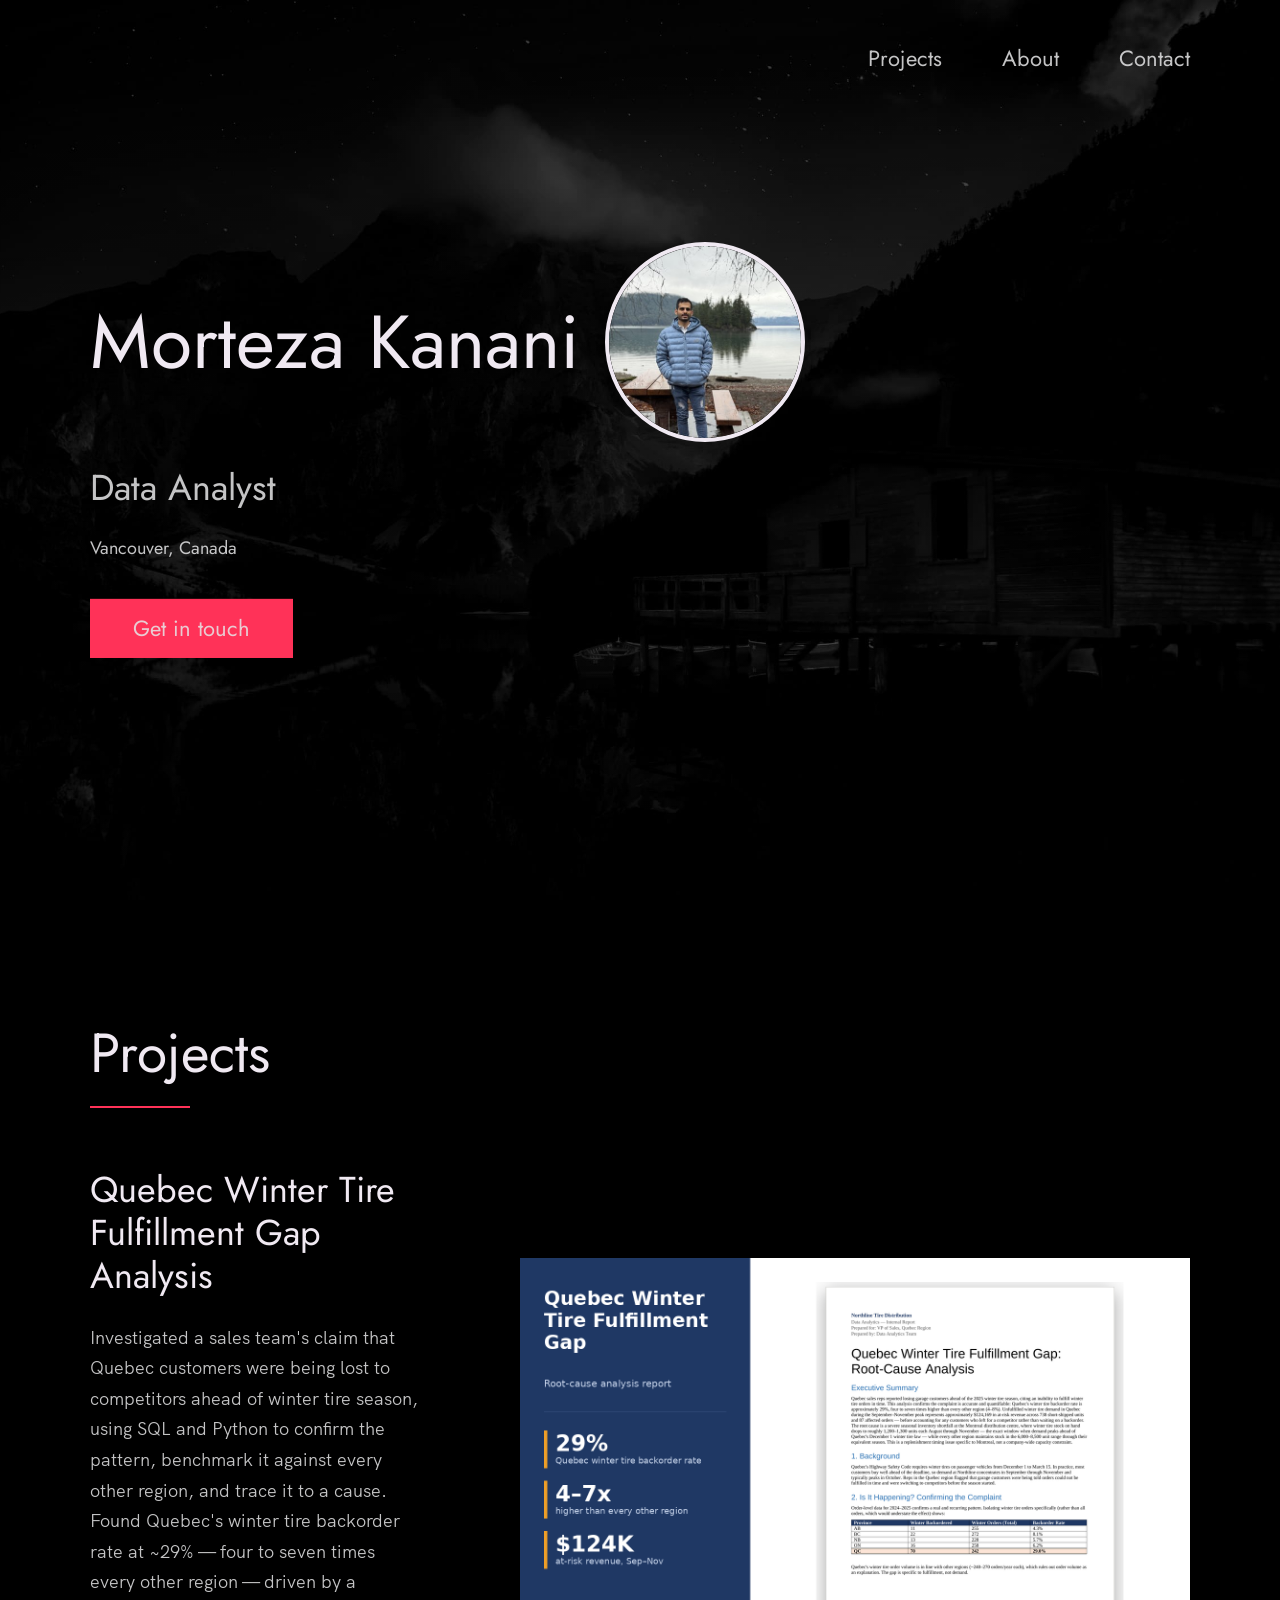
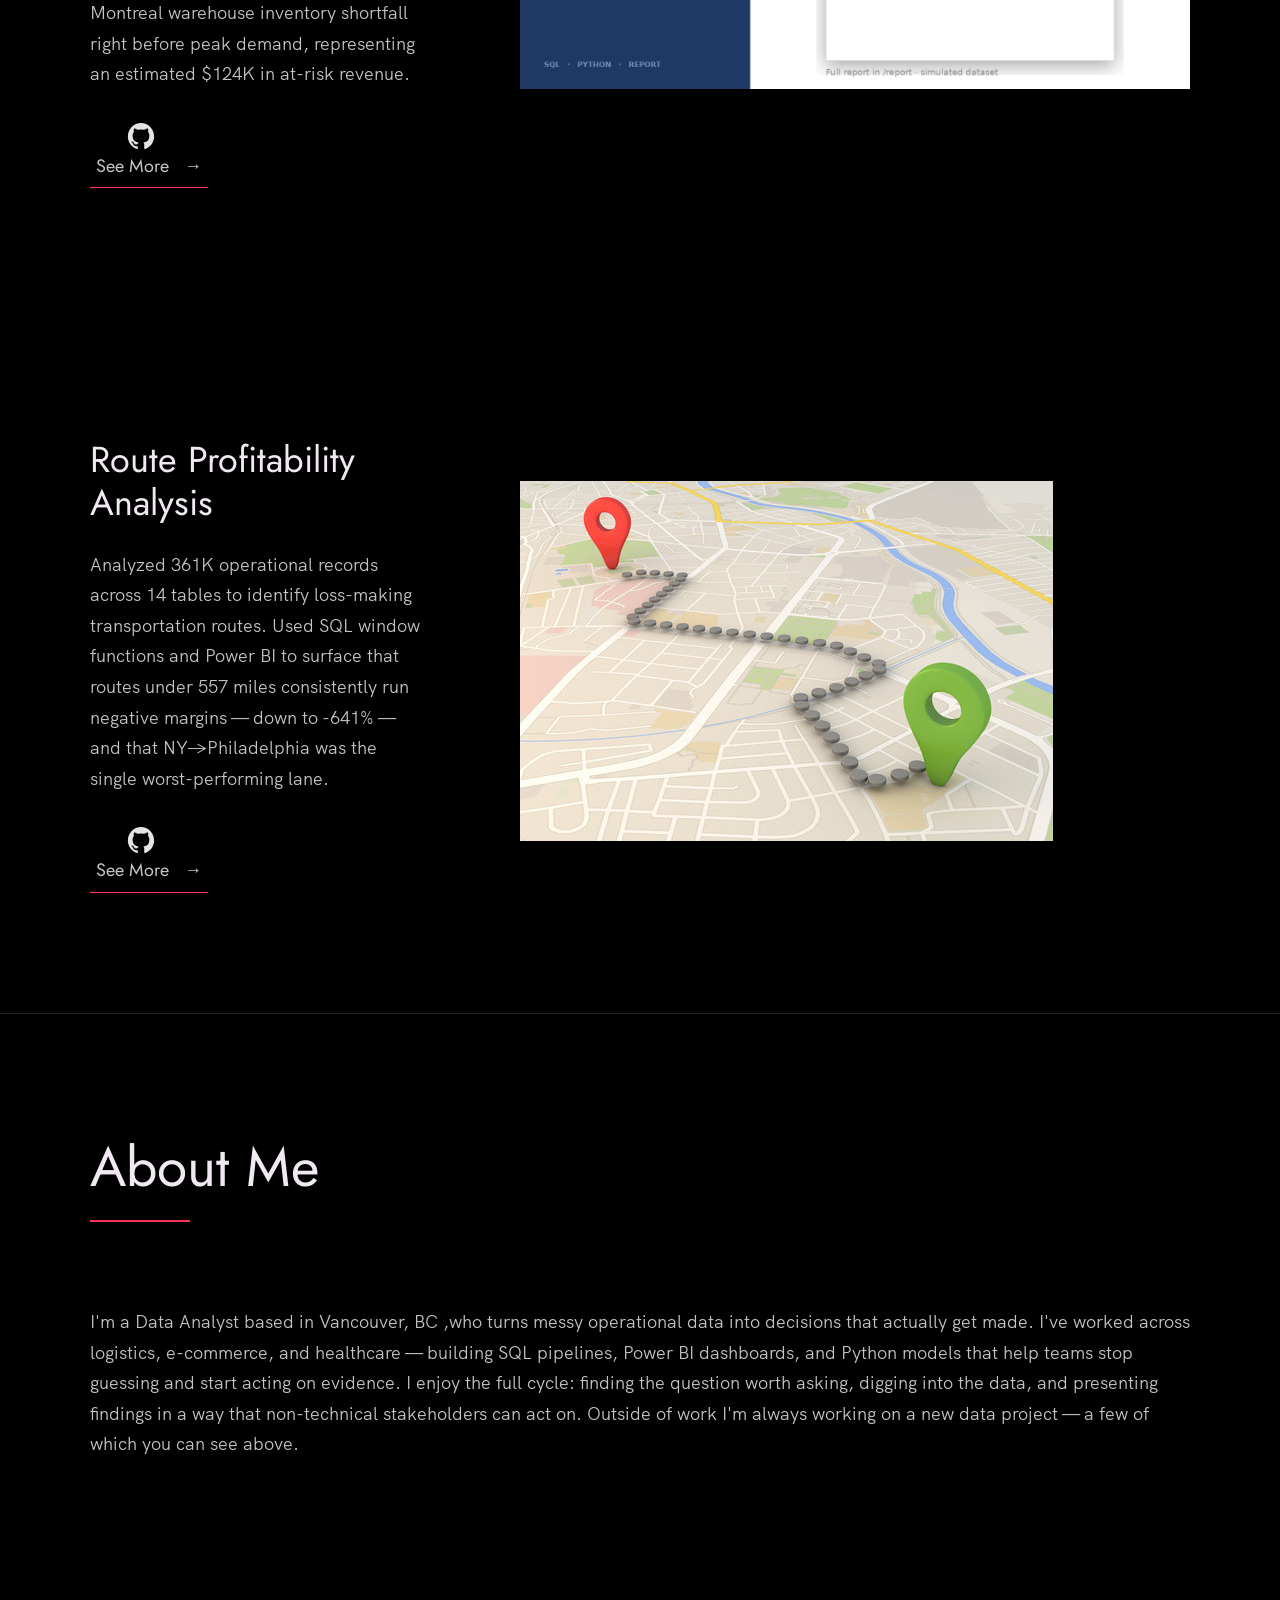
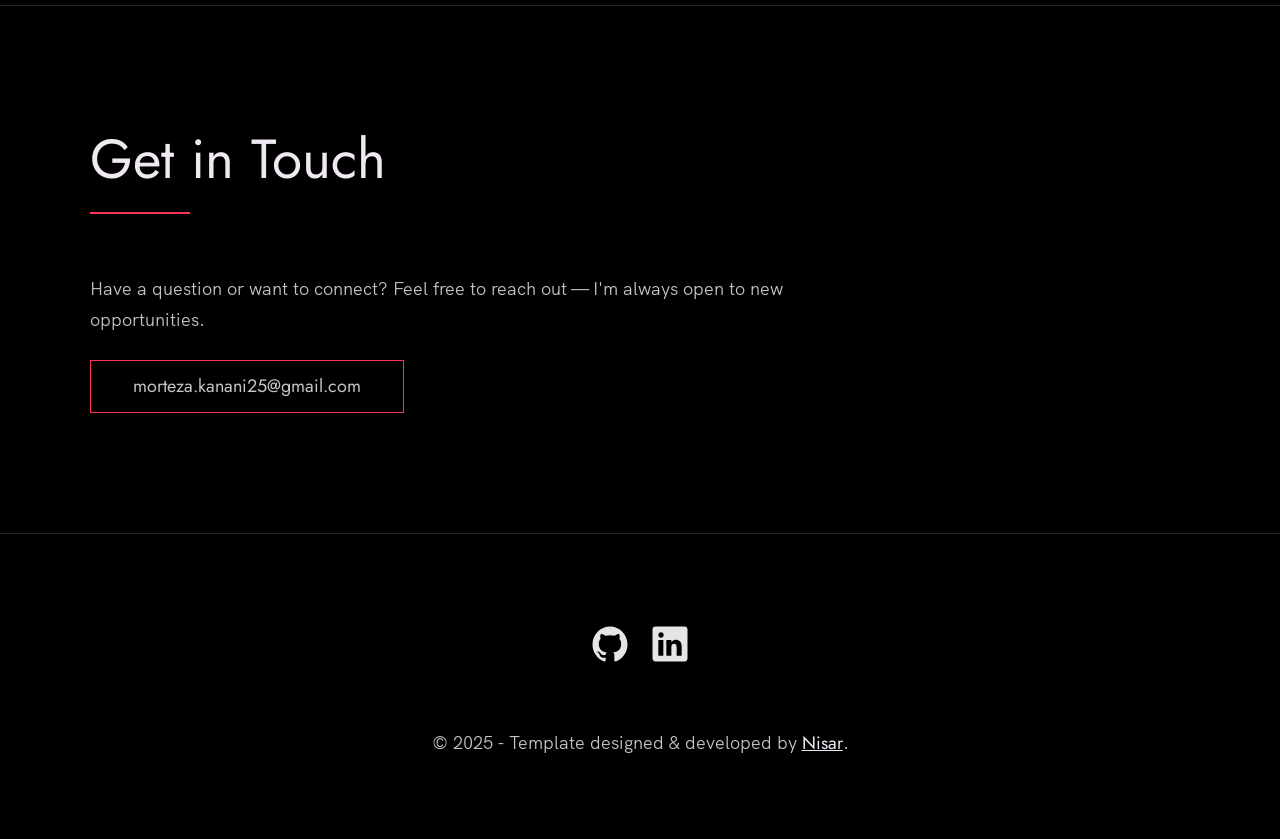
==== commit 80b09d74: "Update portfolio profile photo" ====
--- a/index.html
+++ b/index.html
@@ -44,7 +44,7 @@
         <h1 class="heading-primary">
           <span>Morteza Kanani</span>
           <span class="profile-photo" aria-hidden="true">
-            <img src="./images/Morteza.jpg" alt="Morteza Kanani">
+            <img src="./images/Morteza.png" alt="Morteza Kanani">
           </span>
         </h1>
         <p class="header__role">Data Analyst</p>
--- a/index.css
+++ b/index.css
@@ -147,11 +147,9 @@
 }
 
 .profile-photo img {
-    width: 125%;
-    height: 125%;
-    max-width: none;
-    object-fit: cover;
-    transform: translate(-10%, -10%);
+    width: 100%;
+    height: 100%;
+    object-fit: contain;
 }
 
 @media(max-width: 900px) {
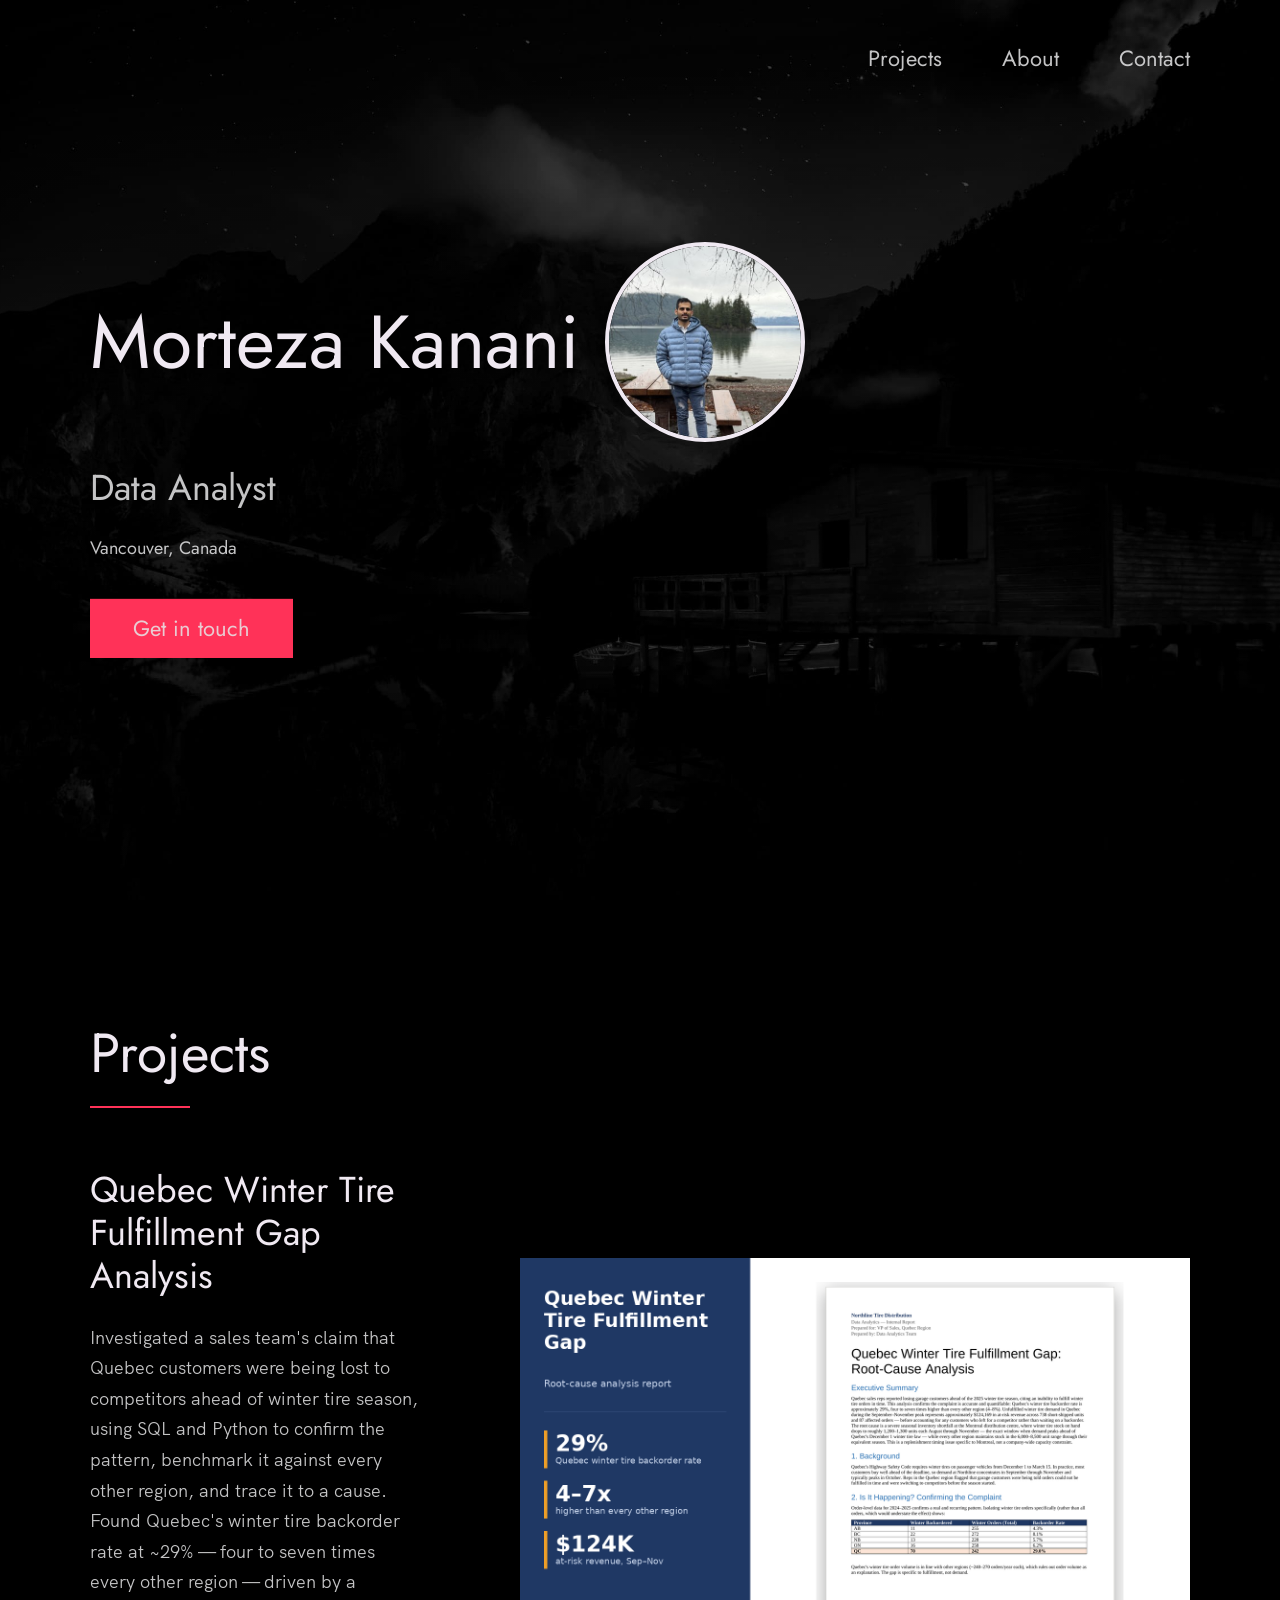
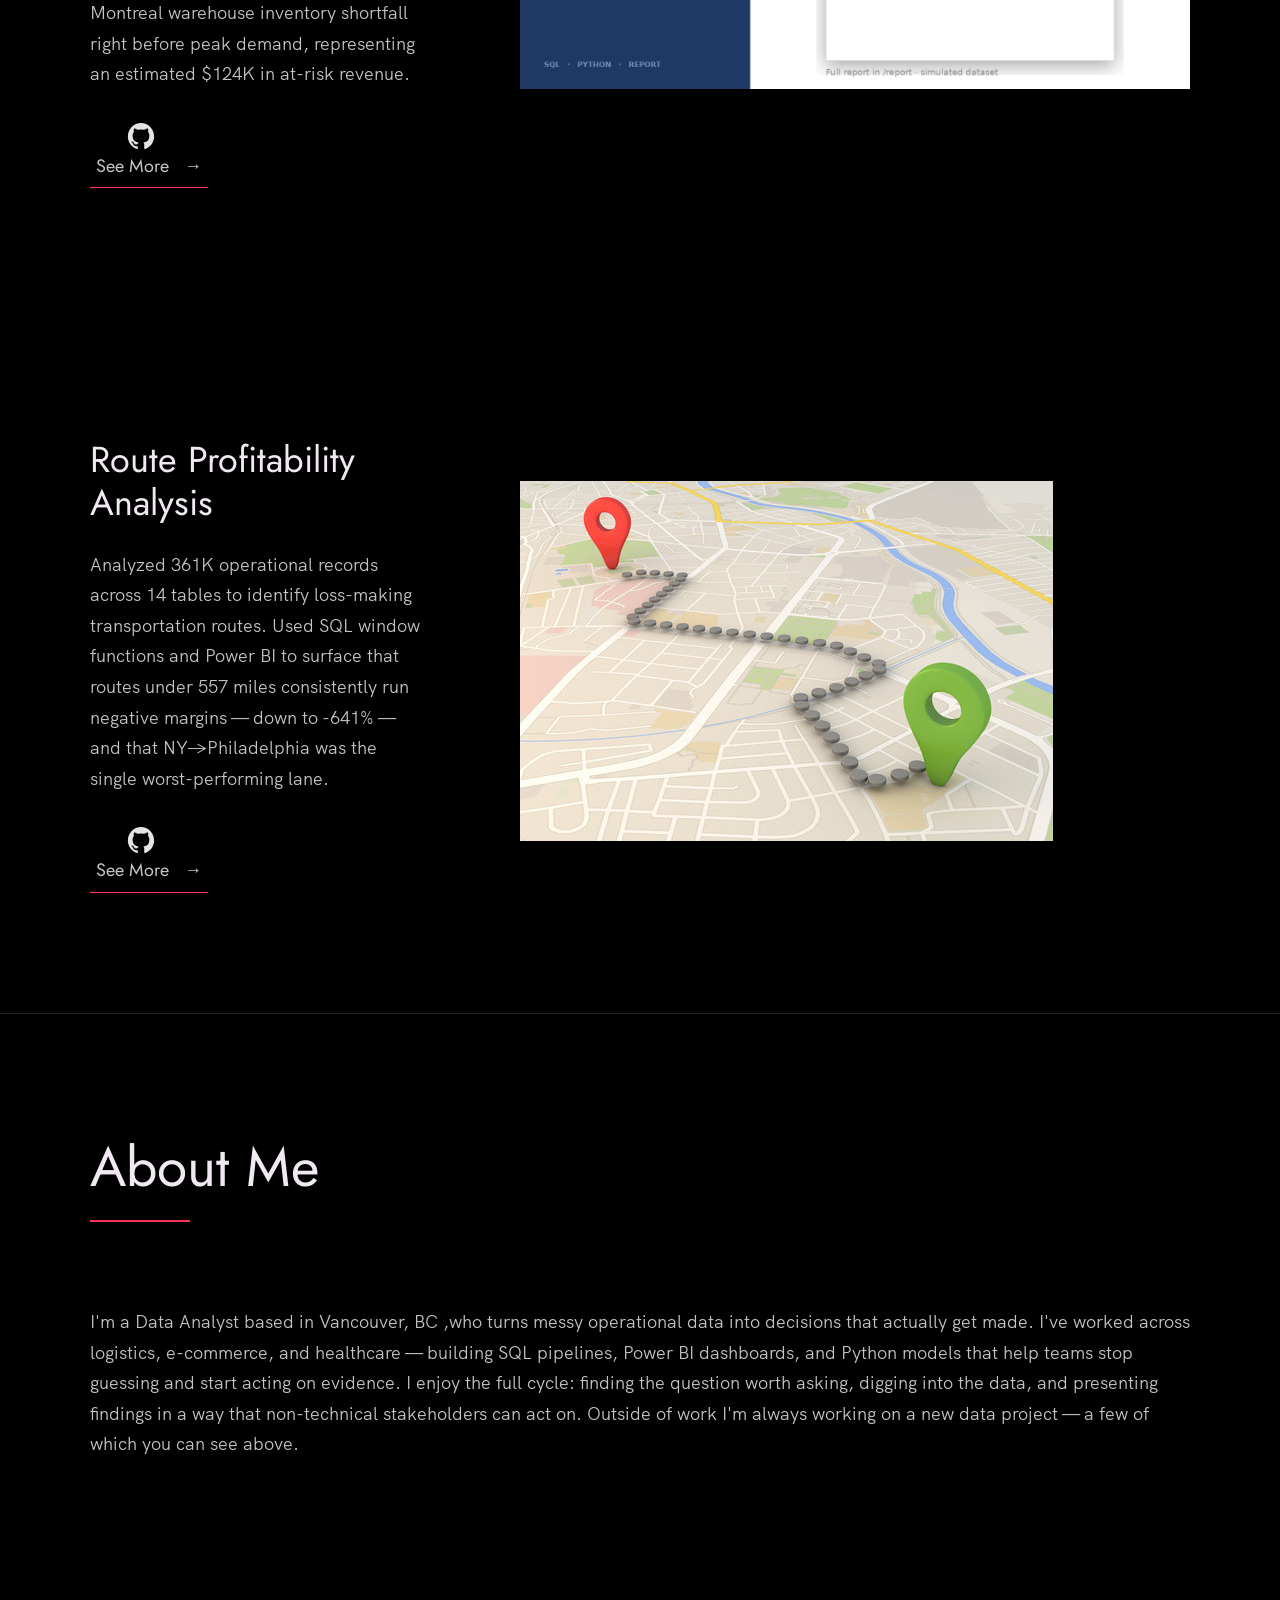
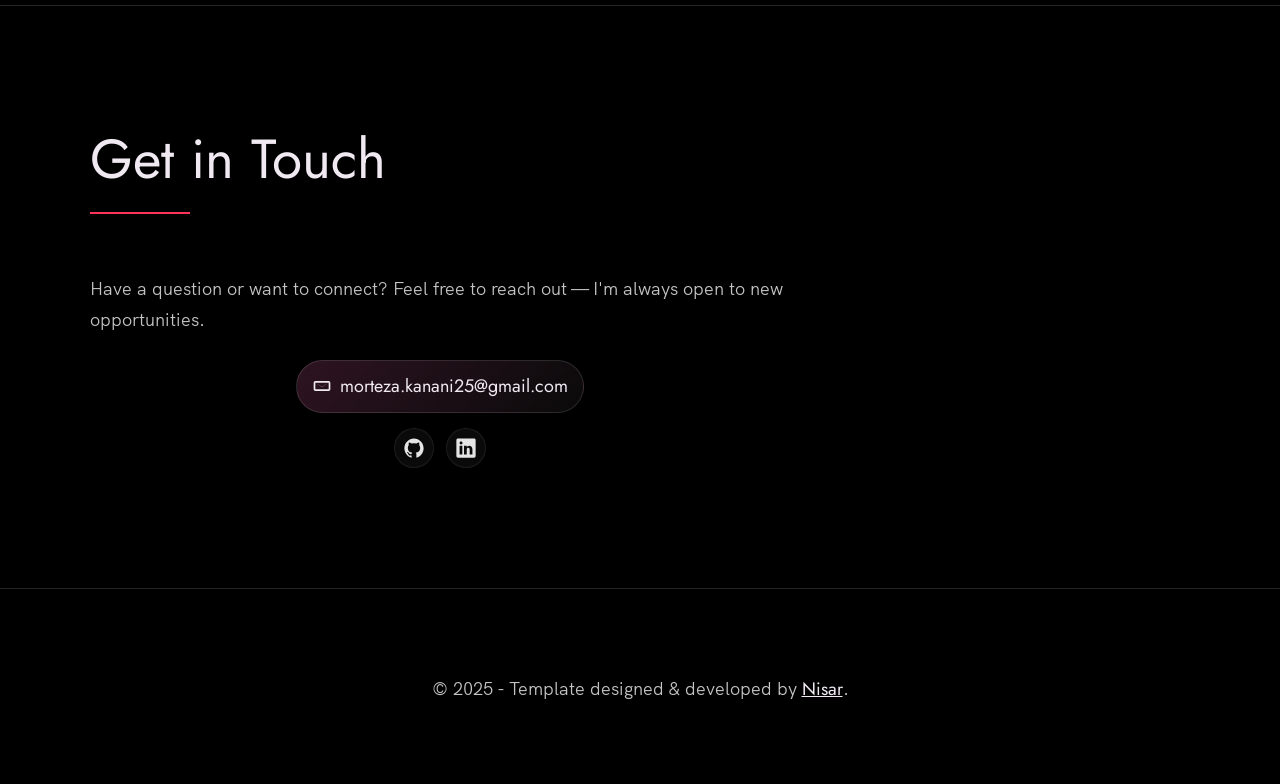
==== commit fd6cd150: "Update contact social links and styling" ====
--- a/index.html
+++ b/index.html
@@ -175,7 +175,22 @@
       <h2>Get in Touch</h2>
       <div class="contact__info">
         <p>Have a question or want to connect? Feel free to reach out — I'm always open to new opportunities.</p>
-        <a href="mailto:morteza.kanani25@gmail.com" class="btn">morteza.kanani25@gmail.com</a>
+        <div class="contact__actions">
+          <a href="mailto:morteza.kanani25@gmail.com" class="contact__email" aria-label="Email Morteza Kanani">
+            <svg viewBox="0 0 24 24" aria-hidden="true" focusable="false">
+              <path d="M20 6H4a2 2 0 0 0-2 2v8a2 2 0 0 0 2 2h16a2 2 0 0 0 2-2V8a2 2 0 0 0-2-2Zm0 2-8 5-8-5h16Zm-16 8V8.2l7.45 4.65a1 1 0 0 0 1.1 0L20 8.2V16H4Z"/>
+            </svg>
+            <span>morteza.kanani25@gmail.com</span>
+          </a>
+          <div class="contact__socials" aria-label="Social links">
+            <a href="https://github.com/Mor-analyze/" target="_blank" rel="noreferrer" title="GitHub Profile">
+              <img src="./images/github.svg" alt="GitHub" />
+            </a>
+            <a href="https://www.linkedin.com/in/morteza-kanani-90534041/" target="_blank" rel="noreferrer" title="LinkedIn Profile">
+              <img src="./images/linkedin.svg" alt="LinkedIn" />
+            </a>
+          </div>
+        </div>
       </div>
     </div>
   </section>
@@ -184,18 +199,6 @@
 
   <footer role="contentinfo" class="footer">
     <div class="row">
-      <ul class="footer__social-links">
-        <li class="footer__social-link-item">
-          <a href="https://github.com/Mor-analyze/" title="Link to Github Profile">
-            <img src="./images/github.svg" class="footer__social-image" alt="Github">
-          </a>
-        </li>
-        <li class="footer__social-link-item">
-          <a href="https://www.linkedin.com/in/morteza-kanani-90534041/" title="Link to Linkedin Profile">
-            <img src="./images/linkedin.svg" class="footer__social-image" alt="Linkedin">
-          </a>
-        </li>
-      </ul>
       <p>
         &copy; 2025 - Template designed &amp; developed by <a href="https://nisar.dev" class="link">Nisar</a>.
       </p>
--- a/index.css
+++ b/index.css
@@ -610,6 +610,69 @@
     max-width: var(--container-medium-width);
 }
 
+.contact__actions {
+    display: flex;
+    flex-direction: column;
+    align-items: center;
+    gap: 1.5rem;
+    margin-top: 2rem;
+}
+
+.contact__email {
+    display: inline-flex;
+    align-items: center;
+    justify-content: center;
+    gap: 0.75rem;
+    padding: 1rem 1.5rem;
+    border-radius: 999px;
+    background: linear-gradient(135deg, rgba(255, 107, 184, 0.18), rgba(255, 255, 255, 0.04));
+    border: 1px solid rgba(255, 255, 255, 0.12);
+    color: var(--white);
+    text-decoration: none;
+    transition: transform 0.2s ease, box-shadow 0.2s ease;
+    box-shadow: 0 10px 24px rgba(0, 0, 0, 0.12);
+}
+
+.contact__email:hover {
+    transform: translateY(-2px);
+    box-shadow: 0 14px 28px rgba(0, 0, 0, 0.18);
+}
+
+.contact__email svg {
+    width: 2rem;
+    height: 2rem;
+    fill: currentColor;
+    flex-shrink: 0;
+}
+
+.contact__socials {
+    display: flex;
+    justify-content: center;
+    gap: 1.25rem;
+    flex-wrap: wrap;
+}
+
+.contact__socials a {
+    display: inline-flex;
+    align-items: center;
+    justify-content: center;
+    width: 4rem;
+    height: 4rem;
+    border-radius: 50%;
+    background: rgba(255, 255, 255, 0.04);
+    border: 1px solid rgba(255, 255, 255, 0.08);
+    transition: transform 0.2s ease, opacity 0.2s ease;
+}
+
+.contact__socials a:hover {
+    transform: translateY(-2px);
+}
+
+.contact__socials img {
+    width: 2.2rem;
+    height: 2.2rem;
+}
+
 /* --------------------------------------- */
 /* ----- Footer ----- */
 /* --------------------------------------- */
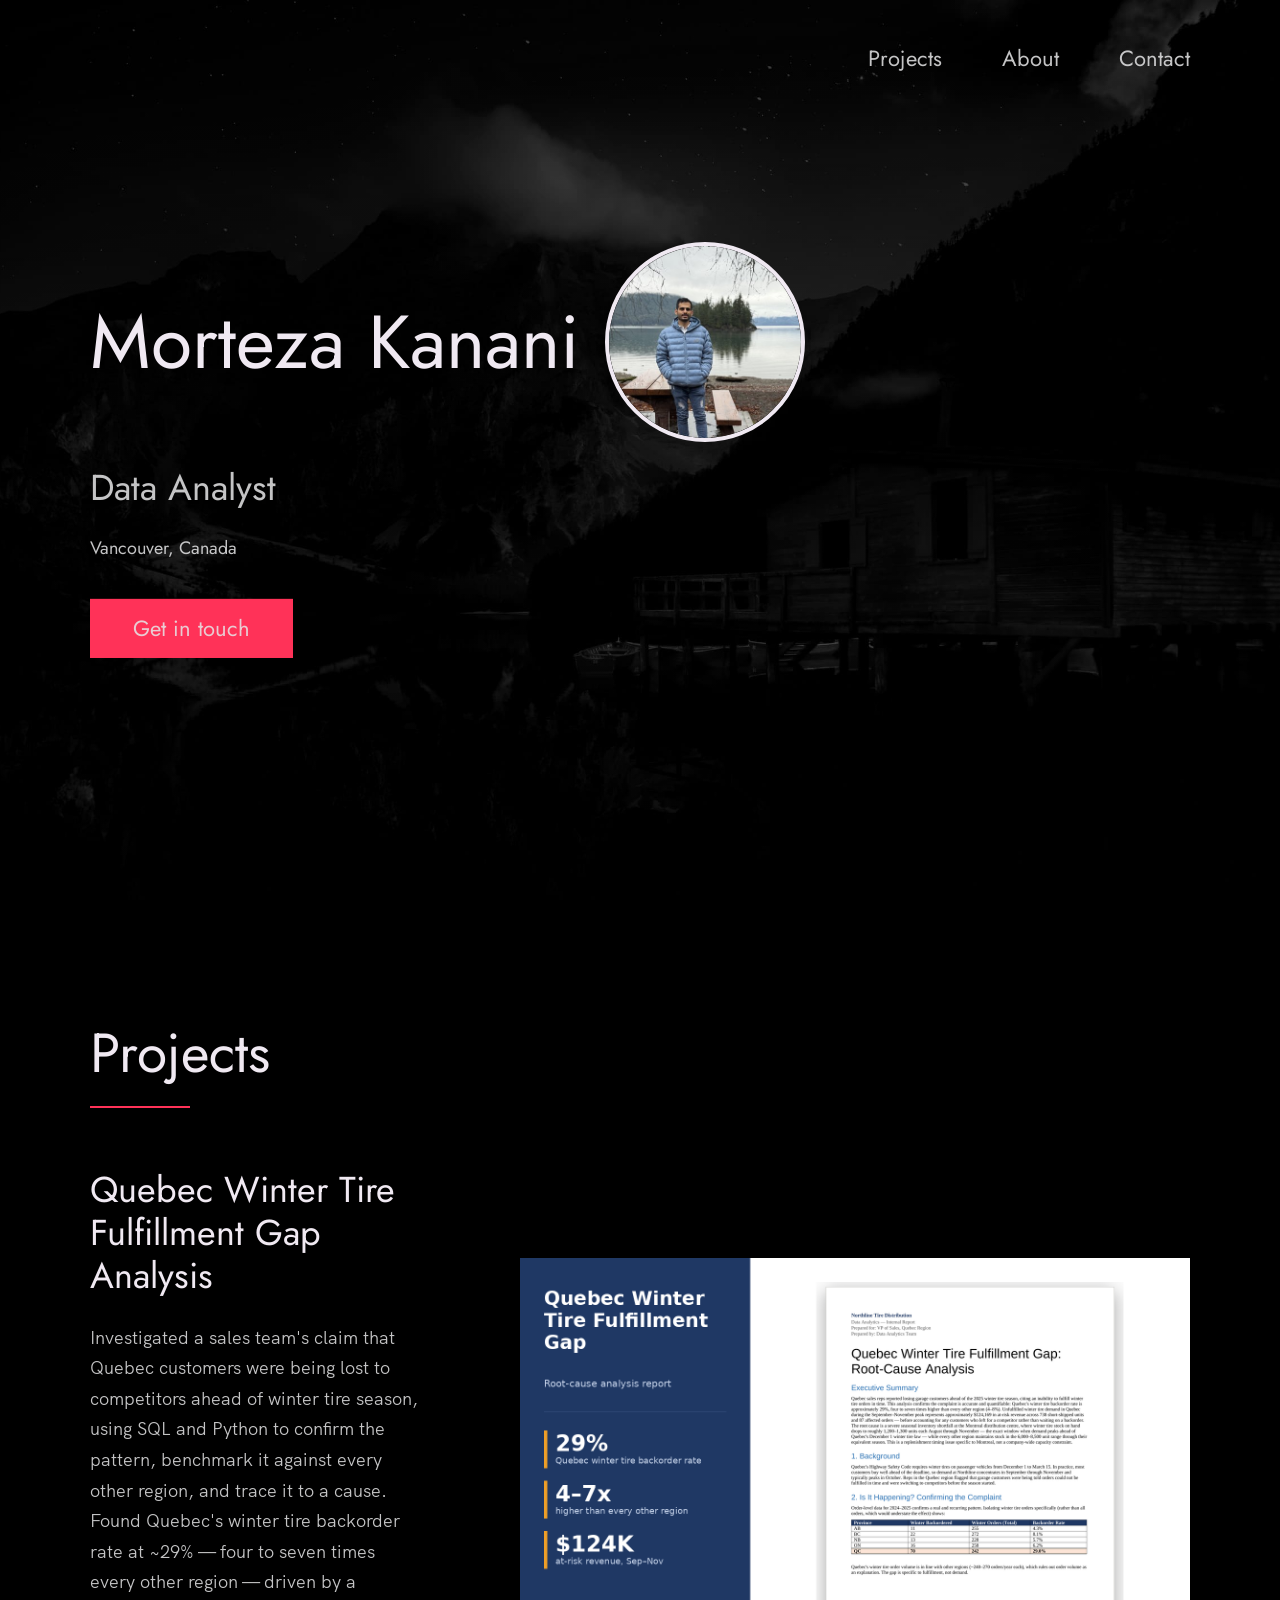
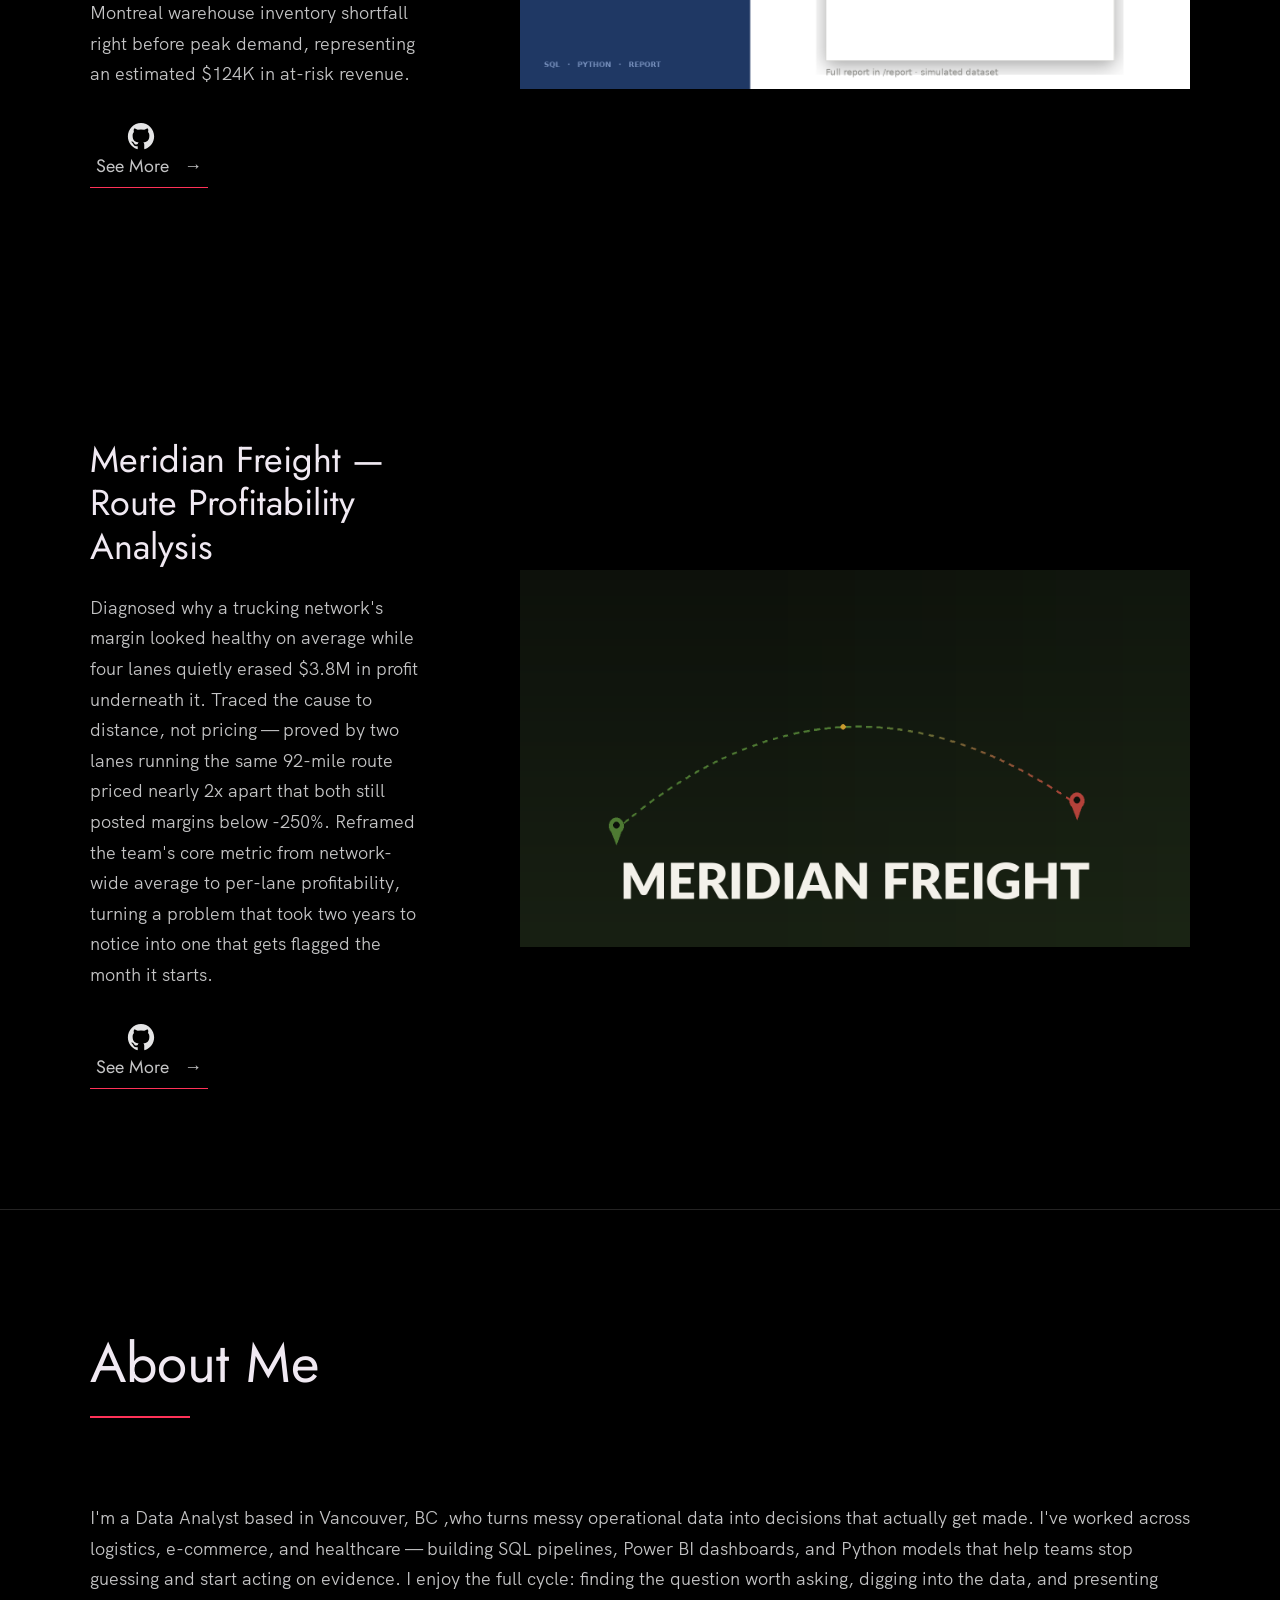
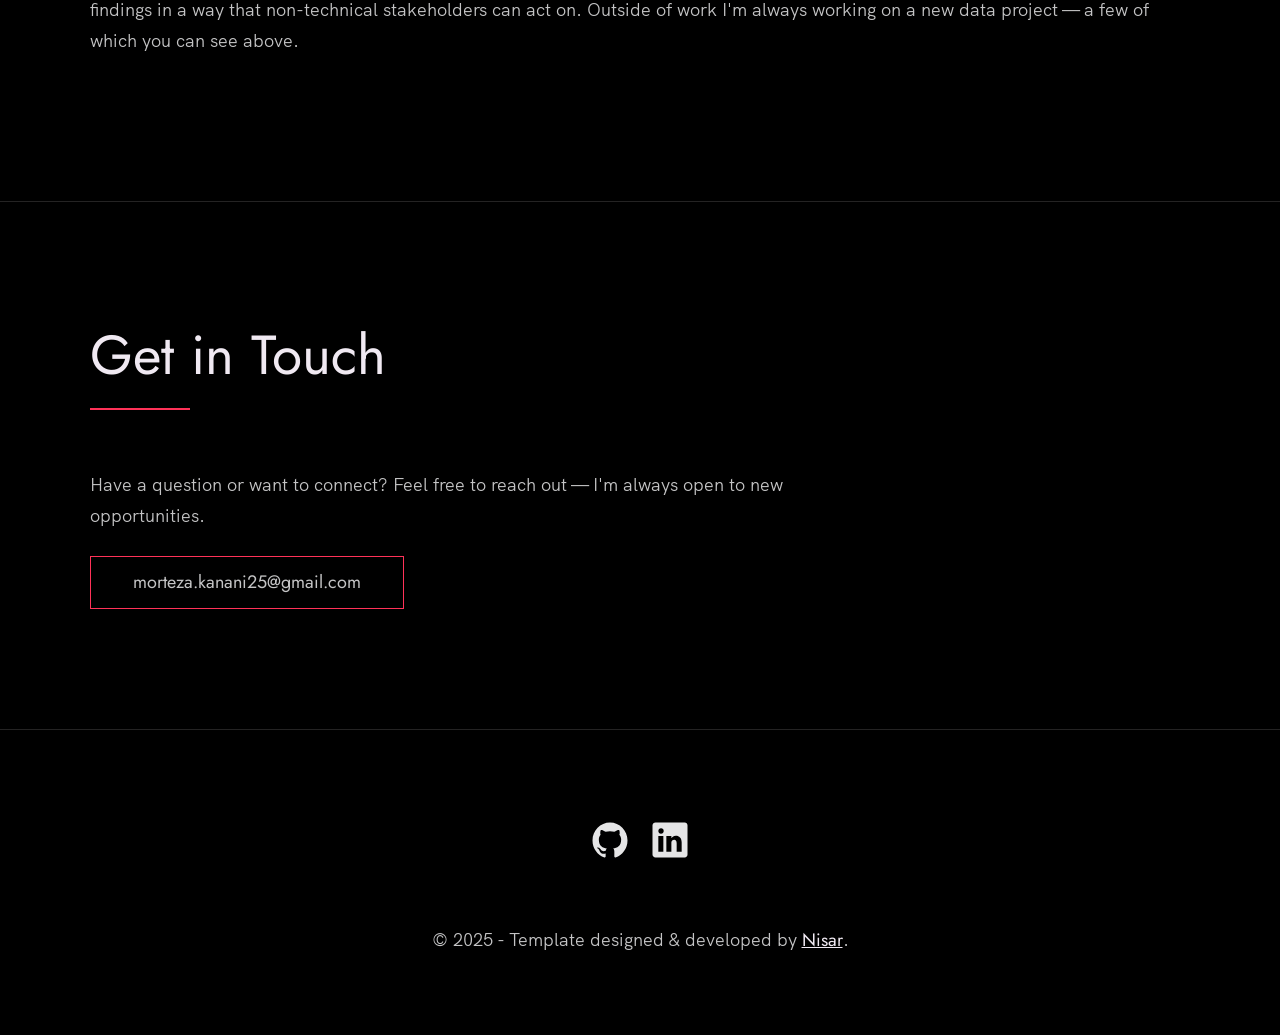
==== commit bfff802d: "Update portfolio project and contact links" ====
--- a/index.html
+++ b/index.html
@@ -99,9 +99,8 @@
 
           <div class="work__box">
             <div class="work__text">
-              <h3>Route Profitability Analysis</h3>
-              <p>Analyzed 361K operational records across 14 tables to identify loss-making transportation routes. Used SQL window functions and Power BI to surface that routes under 557 miles consistently run negative margins — down to -641% — and that NY→Philadelphia was the single worst-performing lane.</p>
-              <div class="work__links">
+              <h3>Meridian Freight — Route Profitability Analysis</h3>
+              <p>Diagnosed why a trucking network's margin looked healthy on average while four lanes quietly erased $3.8M in profit underneath it. Traced the cause to distance, not pricing — proved by two lanes running the same 92-mile route priced nearly 2x apart that both still posted margins below -250%. Reframed the team's core metric from network-wide average to per-lane profitability, turning a problem that took two years to notice into one that gets flagged the month it starts.</p>              <div class="work__links">
                 <a href="https://github.com/Mor-analyze/Logistics-Operations---Route-Profitability-Analysis" target="_blank" class="link__text">
                   <img src="./images/github.svg" class="work__code" alt="GitHub">
                   See More <span>&rarr;</span>
@@ -175,22 +174,7 @@
       <h2>Get in Touch</h2>
       <div class="contact__info">
         <p>Have a question or want to connect? Feel free to reach out — I'm always open to new opportunities.</p>
-        <div class="contact__actions">
-          <a href="mailto:morteza.kanani25@gmail.com" class="contact__email" aria-label="Email Morteza Kanani">
-            <svg viewBox="0 0 24 24" aria-hidden="true" focusable="false">
-              <path d="M20 6H4a2 2 0 0 0-2 2v8a2 2 0 0 0 2 2h16a2 2 0 0 0 2-2V8a2 2 0 0 0-2-2Zm0 2-8 5-8-5h16Zm-16 8V8.2l7.45 4.65a1 1 0 0 0 1.1 0L20 8.2V16H4Z"/>
-            </svg>
-            <span>morteza.kanani25@gmail.com</span>
-          </a>
-          <div class="contact__socials" aria-label="Social links">
-            <a href="https://github.com/Mor-analyze/" target="_blank" rel="noreferrer" title="GitHub Profile">
-              <img src="./images/github.svg" alt="GitHub" />
-            </a>
-            <a href="https://www.linkedin.com/in/morteza-kanani-90534041/" target="_blank" rel="noreferrer" title="LinkedIn Profile">
-              <img src="./images/linkedin.svg" alt="LinkedIn" />
-            </a>
-          </div>
-        </div>
+        <a href="mailto:morteza.kanani25@gmail.com" class="btn">morteza.kanani25@gmail.com</a>
       </div>
     </div>
   </section>
@@ -199,6 +183,18 @@
 
   <footer role="contentinfo" class="footer">
     <div class="row">
+      <ul class="footer__social-links">
+        <li class="footer__social-link-item">
+          <a href="https://github.com/Mor-analyze/" title="Link to Github Profile">
+            <img src="./images/github.svg" class="footer__social-image" alt="Github">
+          </a>
+        </li>
+        <li class="footer__social-link-item">
+          <a href="https://www.linkedin.com/in/morteza-kanani-90534041/" title="Link to Linkedin Profile">
+            <img src="./images/linkedin.svg" class="footer__social-image" alt="Linkedin">
+          </a>
+        </li>
+      </ul>
       <p>
         &copy; 2025 - Template designed &amp; developed by <a href="https://nisar.dev" class="link">Nisar</a>.
       </p>
--- a/index.css
+++ b/index.css
@@ -610,69 +610,6 @@
     max-width: var(--container-medium-width);
 }
 
-.contact__actions {
-    display: flex;
-    flex-direction: column;
-    align-items: center;
-    gap: 1.5rem;
-    margin-top: 2rem;
-}
-
-.contact__email {
-    display: inline-flex;
-    align-items: center;
-    justify-content: center;
-    gap: 0.75rem;
-    padding: 1rem 1.5rem;
-    border-radius: 999px;
-    background: linear-gradient(135deg, rgba(255, 107, 184, 0.18), rgba(255, 255, 255, 0.04));
-    border: 1px solid rgba(255, 255, 255, 0.12);
-    color: var(--white);
-    text-decoration: none;
-    transition: transform 0.2s ease, box-shadow 0.2s ease;
-    box-shadow: 0 10px 24px rgba(0, 0, 0, 0.12);
-}
-
-.contact__email:hover {
-    transform: translateY(-2px);
-    box-shadow: 0 14px 28px rgba(0, 0, 0, 0.18);
-}
-
-.contact__email svg {
-    width: 2rem;
-    height: 2rem;
-    fill: currentColor;
-    flex-shrink: 0;
-}
-
-.contact__socials {
-    display: flex;
-    justify-content: center;
-    gap: 1.25rem;
-    flex-wrap: wrap;
-}
-
-.contact__socials a {
-    display: inline-flex;
-    align-items: center;
-    justify-content: center;
-    width: 4rem;
-    height: 4rem;
-    border-radius: 50%;
-    background: rgba(255, 255, 255, 0.04);
-    border: 1px solid rgba(255, 255, 255, 0.08);
-    transition: transform 0.2s ease, opacity 0.2s ease;
-}
-
-.contact__socials a:hover {
-    transform: translateY(-2px);
-}
-
-.contact__socials img {
-    width: 2.2rem;
-    height: 2.2rem;
-}
-
 /* --------------------------------------- */
 /* ----- Footer ----- */
 /* --------------------------------------- */
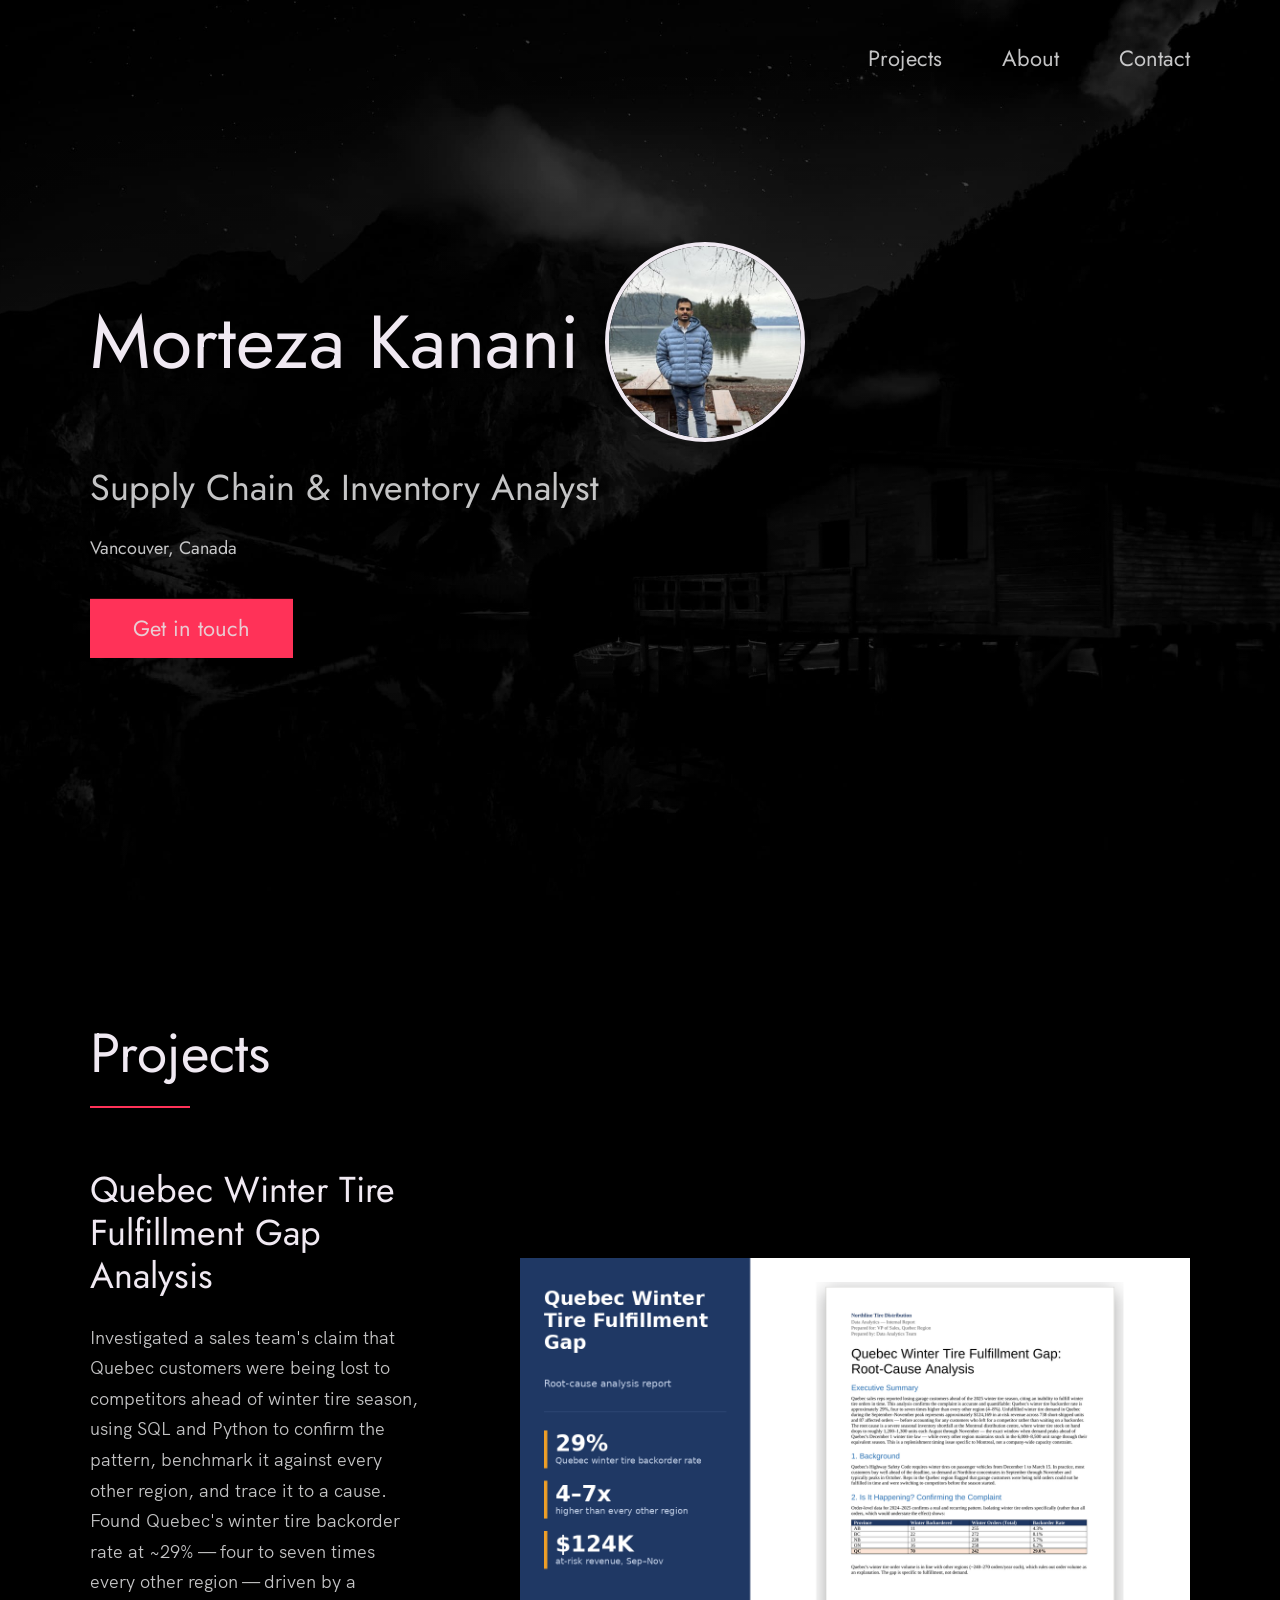
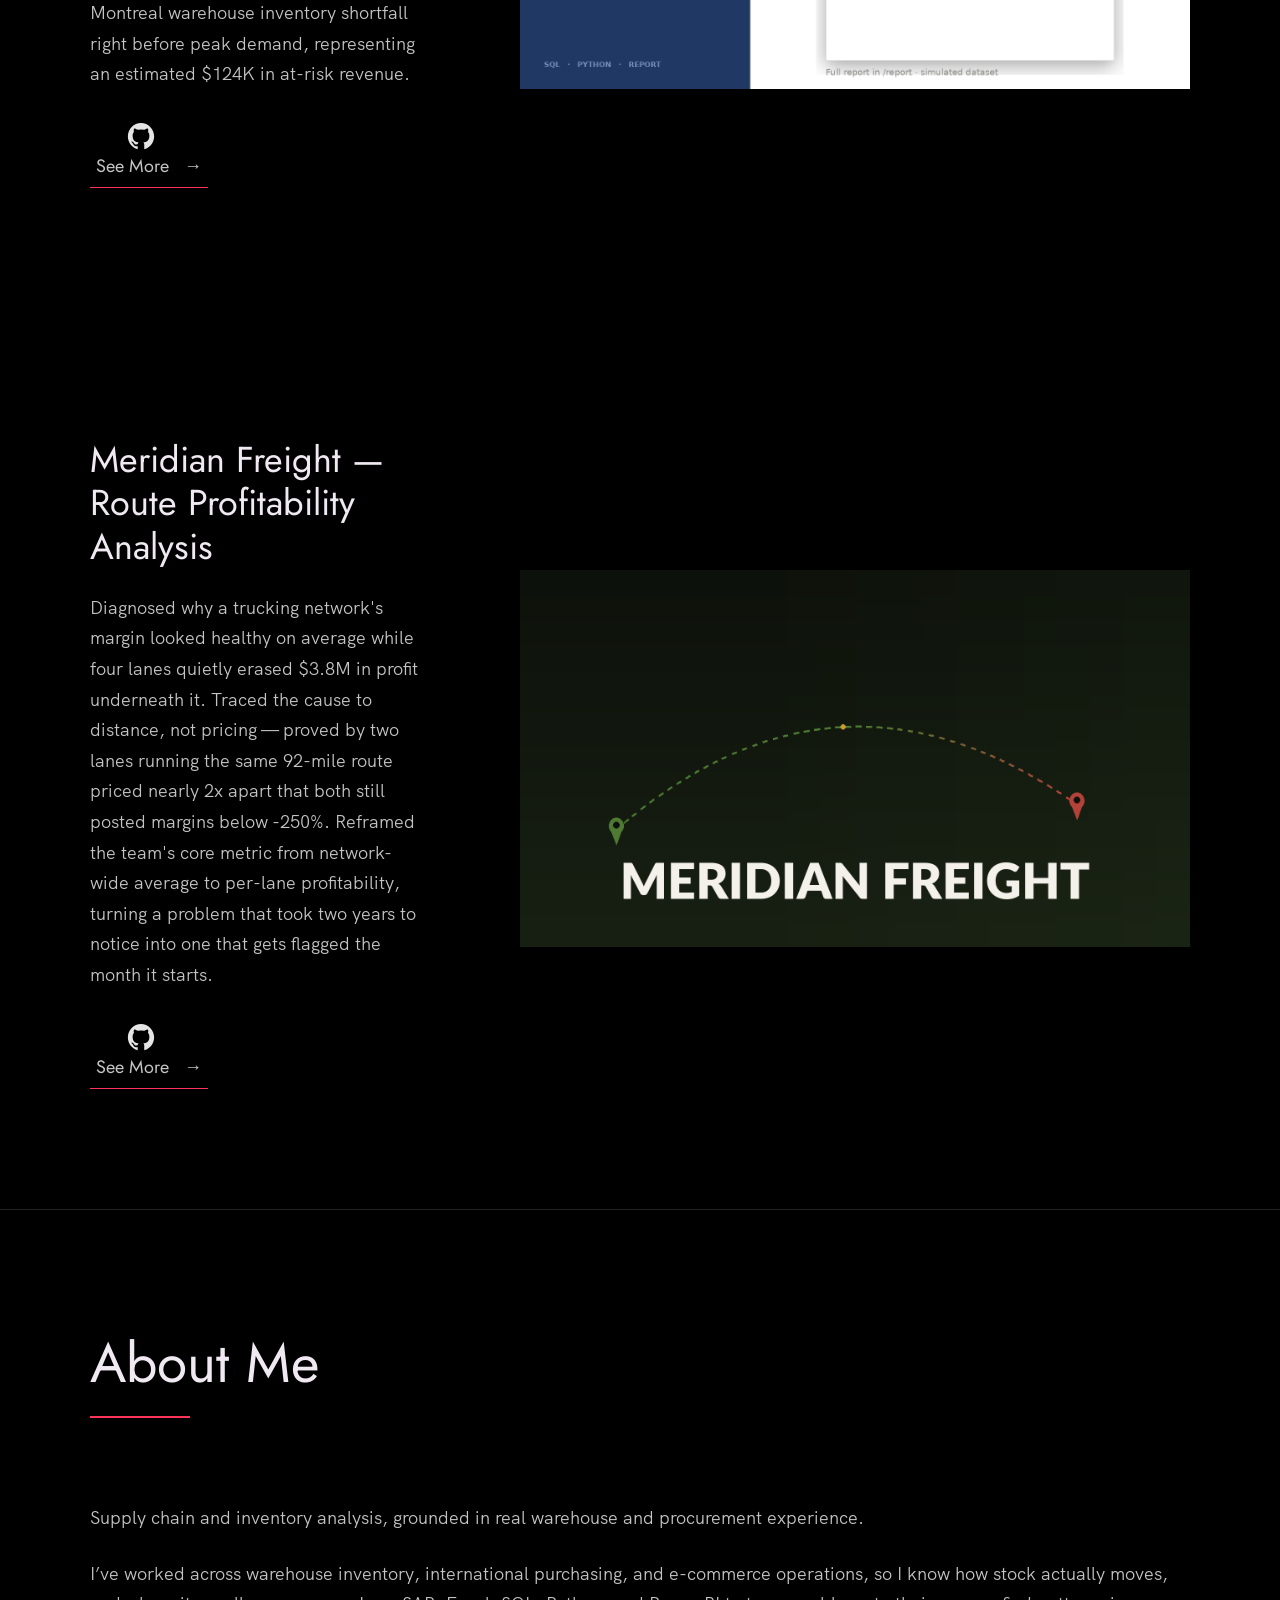
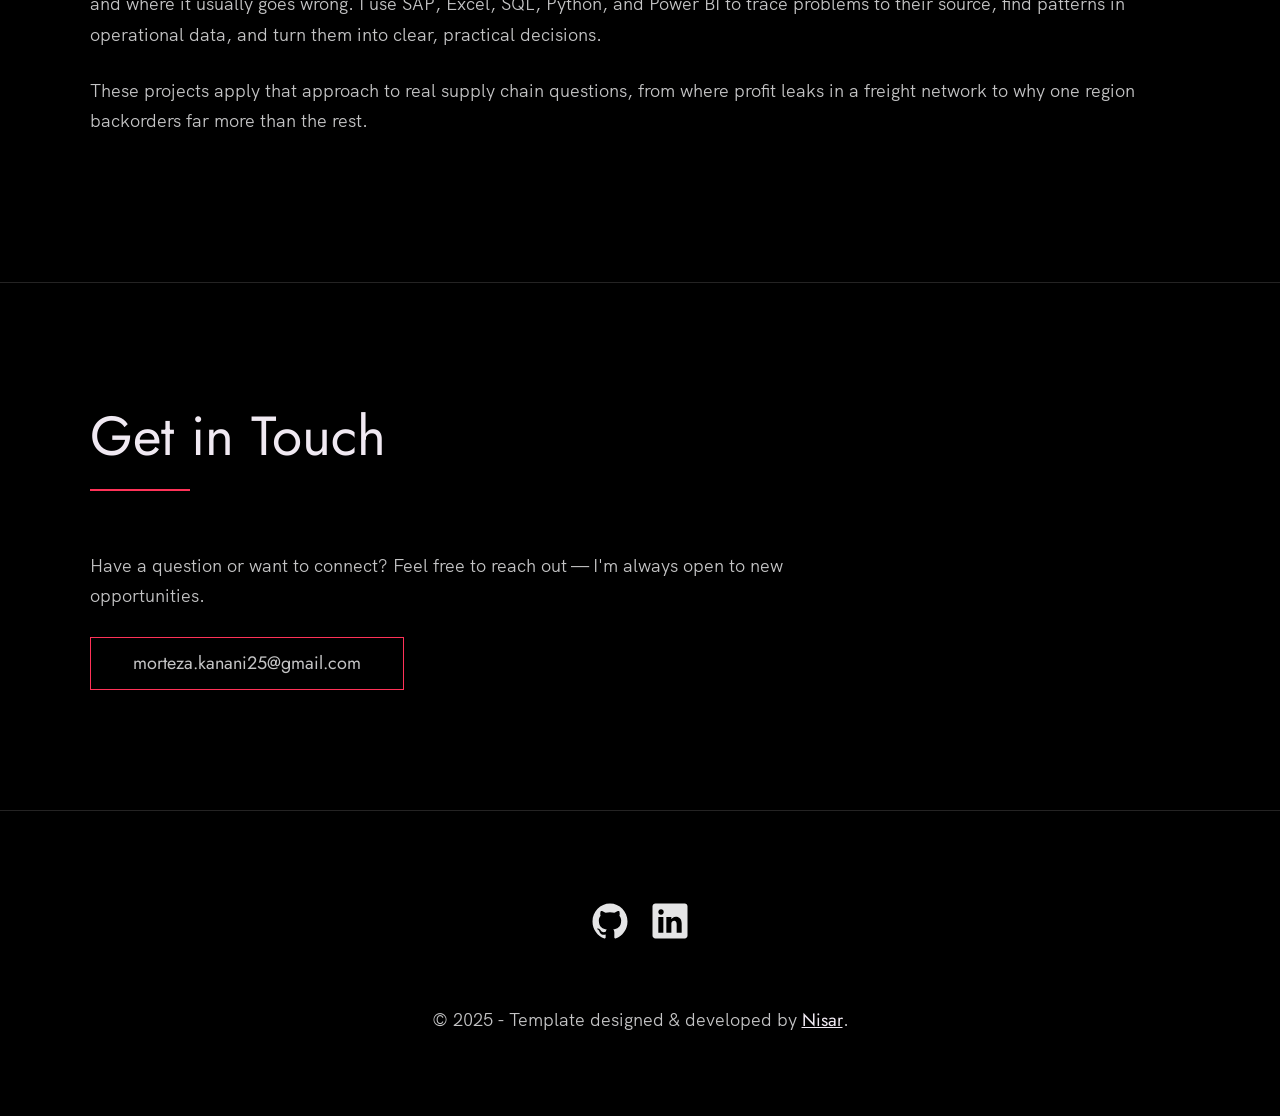
==== commit 2edb6b43: "Update portfolio positioning Co-authored-by: Copilot <223556219+Copilot@users.noreply.github.com>" ====
--- a/index.html
+++ b/index.html
@@ -18,10 +18,10 @@
   <meta name="viewport" content="width=device-width, initial-scale=1.0" />
   <link rel="shortcut icon" type="image/png" href="./images/favicon.png" />
 
-  <title>Morteza Kanani | Data Analyst | SQL • Power BI • Python</title>
-
-  <meta name="description" content="Data Analyst portfolio of Morteza Kanani — SQL, Power BI, Python projects in logistics, e-commerce, and machine learning.">
-  <meta name="keywords" content="Morteza Kanani, Data Analyst, SQL, Power BI, Python, Vancouver, logistics analytics" />
+  <title>Morteza Kanani | Supply Chain &amp; Inventory Analyst</title>
+
+  <meta name="description" content="Supply Chain &amp; Inventory Analyst portfolio of Morteza Kanani — SQL, Power BI, Python projects in logistics, e-commerce, and machine learning.">
+  <meta name="keywords" content="Morteza Kanani, Supply Chain Analyst, Inventory Analyst, SQL, Power BI, Python, Vancouver, logistics analytics" />
   <link rel="stylesheet" href="index.css" />
 </head>
 
@@ -47,7 +47,7 @@
             <img src="./images/Morteza.png" alt="Morteza Kanani">
           </span>
         </h1>
-        <p class="header__role">Data Analyst</p>
+        <p class="header__role">Supply Chain &amp; Inventory Analyst</p>
         <p class="header__location">Vancouver, Canada</p>
         <a href="#contact" class="btn btn--pink">Get in touch</a>
       </div>
@@ -158,9 +158,17 @@
       <div class="row">
         <h2>About Me</h2>
         <div class="about__content">
-          <p>
-            I'm a Data Analyst based in Vancouver, BC ,who turns messy operational data into decisions that actually get made. I've worked across logistics, e-commerce, and healthcare — building SQL pipelines, Power BI dashboards, and Python models that help teams stop guessing and start acting on evidence. I enjoy the full cycle: finding the question worth asking, digging into the data, and presenting findings in a way that non-technical stakeholders can act on. Outside of work I'm always working on a new data project — a few of which you can see above.
-          </p>
+          <div>
+            <p>
+              Supply chain and inventory analysis, grounded in real warehouse and procurement experience.
+            </p>
+            <p>
+              I’ve worked across warehouse inventory, international purchasing, and e-commerce operations, so I know how stock actually moves, and where it usually goes wrong. I use SAP, Excel, SQL, Python, and Power BI to trace problems to their source, find patterns in operational data, and turn them into clear, practical decisions.
+            </p>
+            <p>
+              These projects apply that approach to real supply chain questions, from where profit leaks in a freight network to why one region backorders far more than the rest.
+            </p>
+          </div>
         </div>
       </div>
     </section>
